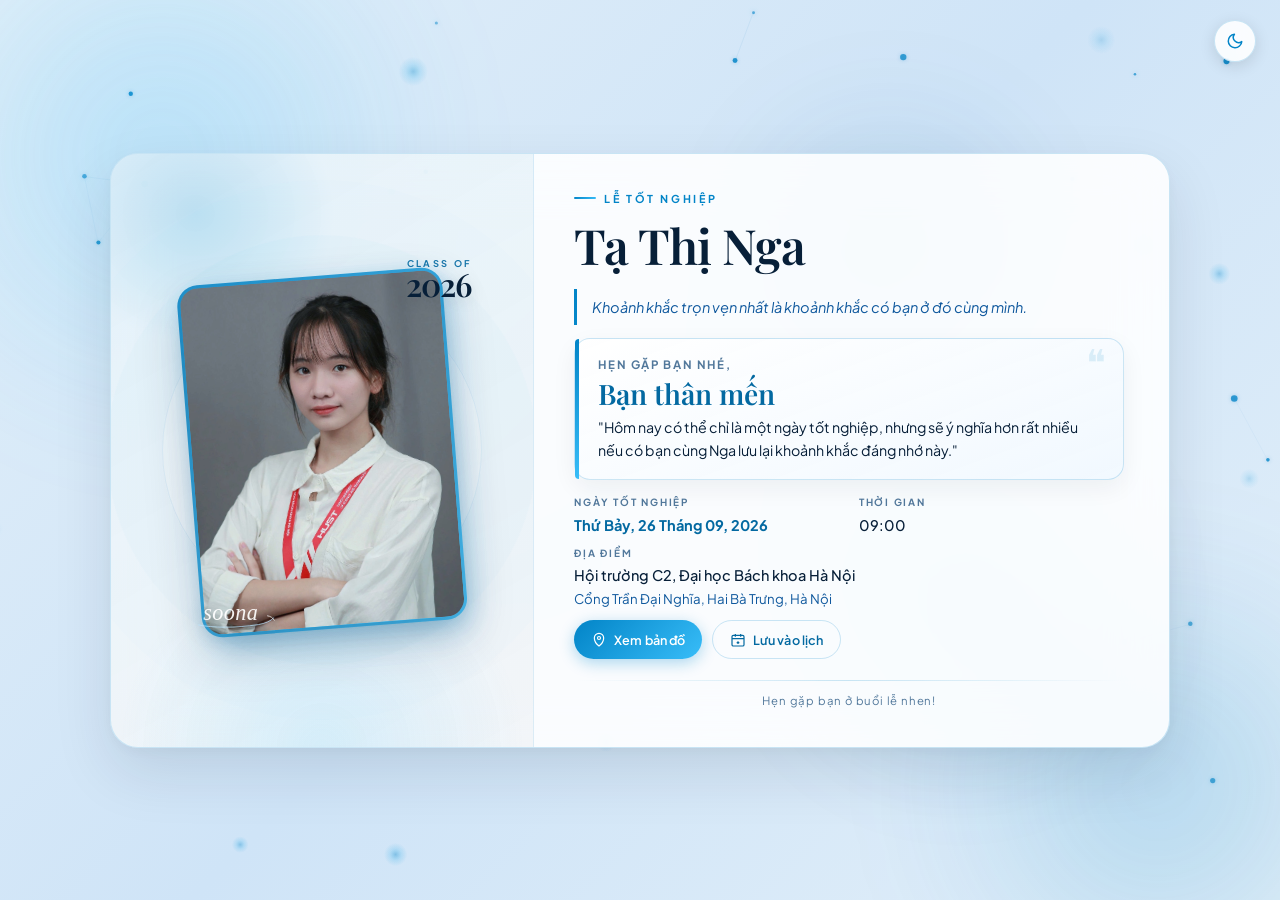
==== index.html @ ca595a1c "edit" ====
<!DOCTYPE html>
<html lang="vi" data-theme="light">

<head>
  <meta charset="UTF-8">
  <meta name="viewport" content="width=device-width, initial-scale=1.0">
  <title>Thiệp mời tham dự Lễ tốt nghiệp</title>

  <meta name="description"
    content="Trân trọng kính mời bạn đến chung vui trong ngày Lễ Tốt Nghiệp của Tạ Thị Nga. Khoảnh khắc này sẽ trọn vẹn hơn khi có bạn ở đó.">
  <meta property="og:title" content="Thiệp mời tham dự Lễ tốt nghiệp">
  <meta property="og:description"
    content="Khoảnh khắc này sẽ trọn vẹn hơn khi có bạn ở đó. Trân trọng kính mời bạn đến chung vui cùng Nga!">
  <meta property="og:image" content="assets/images/TTN_vuong.JPG">
  <meta property="og:type" content="website">
  <meta name="theme-color" content="#003D4F">

  <!-- Favicon -->
  <link rel="icon" type="image/svg+xml" href="favicon.svg?v=2">

  <!-- Google Fonts Hỗ trợ đầy đủ Unicode & Dấu Tiếng Việt -->
  <link rel="preconnect" href="https://fonts.googleapis.com">
  <link rel="preconnect" href="https://fonts.gstatic.com" crossorigin>
  <link
    href="https://fonts.googleapis.com/css2?family=Playfair+Display:ital,wght@0,500;0,600;0,700;1,400;1,500&family=Plus+Jakarta+Sans:wght@400;500;600;700&display=swap&subset=vietnamese"
    rel="stylesheet">

  <!-- Stylesheet -->
  <link rel="stylesheet" href="css/style.css">
</head>

<body>


  <!-- NỀN ĐỘNG DYNAMIC CANVAS + AMBIENT GLOW -->
  <div class="nen-dong" aria-hidden="true">
    <canvas id="canvas-nen-dong" class="canvas-nen-dong"></canvas>
    <div class="blob b1"></div>
    <div class="blob b2"></div>
    <div class="blob b3"></div>
    <div class="blob b4"></div>
  </div>

  <!-- Nút chuyển chế độ Sáng / Tối duy nhất ở góc trên bên phải -->
  <aside class="thanh-dieu-khien-tren">
    <button id="nut-doi-giao-dien" class="nut-doi-giao-dien" aria-label="Chuyển sang giao diện tối"
      title="Chuyển chế độ Sáng / Tối">
      <!-- Biểu tượng Mặt Trăng (hiển thị khi đang ở Light Mode) -->
      <svg class="icon-trang" xmlns="http://www.w3.org/2000/svg" viewBox="0 0 24 24" fill="none" stroke="currentColor"
        stroke-width="2" stroke-linecap="round" stroke-linejoin="round">
        <path d="M21 12.79A9 9 0 1 1 11.21 3 7 7 0 0 0 21 12.79z"></path>
      </svg>
      <!-- Biểu tượng Mặt Trời (hiển thị khi đang ở Dark Mode) -->
      <svg class="icon-mat-troi" xmlns="http://www.w3.org/2000/svg" viewBox="0 0 24 24" fill="none"
        stroke="currentColor" stroke-width="2" stroke-linecap="round" stroke-linejoin="round">
        <circle cx="12" cy="12" r="5"></circle>
        <line x1="12" y1="1" x2="12" y2="3"></line>
        <line x1="12" y1="21" x2="12" y2="23"></line>
        <line x1="4.22" y1="4.22" x2="5.64" y2="5.64"></line>
        <line x1="18.36" y1="18.36" x2="19.78" y2="19.78"></line>
        <line x1="1" y1="12" x2="3" y2="12"></line>
        <line x1="21" y1="12" x2="23" y2="12"></line>
        <line x1="4.22" y1="19.78" x2="5.64" y2="18.36"></line>
        <line x1="18.36" y1="5.64" x2="19.78" y2="4.22"></line>
      </svg>
    </button>
  </aside>

  <!-- Bố cục 50/50 Split Screen -->
  <main class="khung-thiep-moi">

    <!-- CỘT TRÁI: ẢNH TỐT NGHIỆP CINEMATIC -->
    <section class="cot-hinh-anh" aria-label="Ảnh tốt nghiệp">
      <div class="khung-chua-anh">
        <img src="assets/images/TTN_vuong.JPG" alt="Tạ Thị Nga - Lễ Tốt Nghiệp" class="anh-tot-nghiep" loading="eager">

        <div class="phu-de-anh" aria-hidden="true">
          <span>Class of</span>
          <strong>2026</strong>
        </div>

        <!-- Chữ ký soona ở góc dưới ảnh -->
        <div class="logo-thuong-hieu" aria-label="Chữ ký soona">
          <img src="assets/images/signature.svg" alt="soona" class="anh-chu-ky-soona">
        </div>
      </div>
    </section>

    <!-- CỘT PHẢI: NỘI DUNG THIỆP GỌN GÀNG, LIỀN MẠCH -->
    <article class="cot-noi-dung">

      <!-- 1. LỄ TỐT NGHIỆP -->
      <div class="khung-nhan-su-kien">
        <span class="nhan-chu-accent" id="nhan-su-kien"><span class="nhan-code">&gt;_</span> LỄ TỐT NGHIỆP</span>
      </div>

      <header class="khoi-ten-nguoi-tot-nghiep">
        <h1 class="ten-chinh" id="ten-nguoi-tot-nghiep">Tạ Thị Nga</h1>
      </header>

      <!-- 4. CÂU QUOTE NGẮN -->
      <blockquote class="loi-dan-ngan" id="loi-dan">
        Khoảnh khắc trọn vẹn nhất là khoảnh khắc có bạn ở đó cùng mình.
      </blockquote>

      <!-- 5. NGAY SAU ĐÓ: LỜI CHÀO CÁ NHÂN HÓA (ĐIỂM NHẤN THỊ GIÁC QUAN TRỌNG) -->
      <section class="the-loi-moi-ca-nhan" aria-label="Lời mời cá nhân hóa">
        <div class="loi-chao-nho">Hẹn gặp bạn nhé,</div>
        <div class="ten-khach-moi" id="ten-khach-moi">Bạn thân mến</div>
        <p class="noi-dung-loi-nhan" id="noi-dung-loi-nhan">
          "Hôm nay có thể chỉ là một ngày tốt nghiệp, nhưng sẽ ý nghĩa hơn rất nhiều nếu có bạn cùng Nga lưu lại khoảnh
          khắc đáng nhớ này."
        </p>
      </section>

      <!-- 6, 7, 8. NGÀY, THỜI GIAN & ĐỊA ĐIỂM -->
      <section class="khung-thong-tin-su-kien" aria-label="Thông tin thời gian và địa điểm">
        <div class="dong-thong-tin-ngang">
          <div class="muc-chi-tiet">
            <span class="nhan-muc">NGÀY TỐT NGHIỆP</span>
            <span class="gia-tri-muc gia-tri-ngay" id="hien-thi-ngay">Thứ Bảy, 26 Tháng 09, 2026</span>
          </div>

          <div class="muc-chi-tiet">
            <span class="nhan-muc">THỜI GIAN</span>
            <span class="gia-tri-muc" id="hien-thi-gio">09:00</span>
          </div>
        </div>

        <div class="muc-chi-tiet">
          <span class="nhan-muc">ĐỊA ĐIỂM</span>
          <span class="gia-tri-muc" id="hien-thi-dia-diem">Hội trường C2, Đại học Bách khoa Hà Nội</span>
          <span class="dia-chi-phu" id="hien-thi-dia-chi">Cổng Trần Đại Nghĩa, Hai Bà Trưng, Hà Nội</span>
          <div class="nhom-hanh-dong">
            <a href="#" id="link-xem-ban-do" class="nut-hanh-dong nut-hanh-dong-chinh" target="_blank"
              rel="noopener noreferrer">
              <svg aria-hidden="true" viewBox="0 0 24 24" fill="none" stroke="currentColor" stroke-width="1.8">
                <path d="M12 21s7-5.1 7-12a7 7 0 1 0-14 0c0 6.9 7 12 7 12Z" />
                <circle cx="12" cy="9" r="2.25" />
              </svg>
              Xem bản đồ
            </a>
            <a href="#" id="link-them-lich" class="nut-hanh-dong nut-hanh-dong-phu" target="_blank"
              rel="noopener noreferrer">
              <svg aria-hidden="true" viewBox="0 0 24 24" fill="none" stroke="currentColor" stroke-width="1.8">
                <rect x="3" y="5" width="18" height="16" rx="2" />
                <path d="M16 3v4M8 3v4M3 10h18M12 14v4M10 16h4" />
              </svg>
              Lưu vào lịch
            </a>
          </div>
        </div>
      </section>

      <div class="chi-phan-cach-nhe"></div>

      <!-- 10. COUNTDOWN NHỎ Ở CUỐI -->
      <section class="khung-dem-nguoc-nho" aria-label="Đếm ngược thời gian">
        <div class="tieu-de-dem-nguoc-nho">ĐẾM NGƯỢC ĐẾN BUỔI LỄ</div>
        <div class="bo-so-dem-nguoc" id="khung-dem-nguoc-dong">
          <div class="phan-tu-dem-nguoc">
            <span class="so-dem-nguoc" id="dem-nguoc-ngay">00</span>
            <span class="chu-dem-nguoc">NGÀY</span>
          </div>
          <span class="dau-phan-cach-dem-nguoc">/</span>
          <div class="phan-tu-dem-nguoc">
            <span class="so-dem-nguoc" id="dem-nguoc-gio">00</span>
            <span class="chu-dem-nguoc">GIỜ</span>
          </div>
          <span class="dau-phan-cach-dem-nguoc">/</span>
          <div class="phan-tu-dem-nguoc">
            <span class="so-dem-nguoc" id="dem-nguoc-phut">00</span>
            <span class="chu-dem-nguoc">PHÚT</span>
          </div>
          <span class="dau-phan-cach-dem-nguoc">/</span>
          <div class="phan-tu-dem-nguoc">
            <span class="so-dem-nguoc" id="dem-nguoc-giay">00</span>
            <span class="chu-dem-nguoc">GIÂY</span>
          </div>
        </div>
        <div class="thong-bao-dien-ra" id="thong-bao-dien-ra"></div>
      </section>

      <!-- Footer kính mời thanh lịch -->
      <footer class="chan-trang-thiep">
        <span>Hẹn gặp bạn ở buổi lễ nhen!</span>
      </footer>

    </article>
  </main>

  <!-- Script Cấu Hình & Logic -->
  <script src="js/config.js"></script>
  <script src="js/app.js"></script>
</body>

</html>
---- css/style.css ----
/* ================================================================
   THIỆP MỜI LỄ TỐT NGHIỆP • TẠ THỊ NGA
   Blue Ocean Glassmorphism • Mệnh Thủy • Luxury Modern
   ================================================================ */

@import url('https://fonts.googleapis.com/css2?family=Playfair+Display:ital,wght@0,500;0,600;0,700;1,400;1,500&family=Plus+Jakarta+Sans:wght@300;400;500;600;700&display=swap&subset=vietnamese');

/* ─── DESIGN TOKENS: TONE TRẮNG - XANH LUXURY (MỆNH THỦY) ───────── */
:root, [data-theme="light"] {
  --bg-page:        linear-gradient(135deg, #E2EFF9 0%, #CFE4F7 50%, #E2EFF9 100%);
  --bg-card:        rgba(255, 255, 255, 0.88);
  --bg-secondary:   rgba(2, 132, 199, 0.06);
  --text-primary:   #071F38;
  --text-secondary: #0F589D;
  --text-muted:     #52789B;

  /* Màu tên Tạ Thị Nga đồng nhất 100%, không bị lệch màu chữ Nga */
  --name-color:     #071F38;

  --accent:         #0284C7;
  --accent-deep:    #0369A1;
  --accent-light:   rgba(2, 132, 199, 0.12);

  --border:         rgba(2, 132, 199, 0.20);
  --border-subtle:  rgba(2, 132, 199, 0.08);

  --shadow-card:    0 24px 60px rgba(7, 31, 56, 0.11), 0 4px 16px rgba(7, 31, 56, 0.04);
  --shadow-guest:   0 8px 24px rgba(7, 31, 56, 0.06);
  --shadow-photo:   0 20px 50px rgba(7, 31, 56, 0.22), 0 6px 18px rgba(2, 132, 199, 0.15);

  --grad-accent:    linear-gradient(135deg, #0284C7 0%, #38BDF8 100%);
  --grad-card:      linear-gradient(160deg, rgba(255, 255, 255, 0.95) 0%, rgba(240, 248, 255, 0.90) 100%);
  --grad-name:      linear-gradient(135deg, #071F38 15%, #0F589D 100%);

  --font-serif:     'Playfair Display', Georgia, serif;
  --font-sans:      'Plus Jakarta Sans', -apple-system, sans-serif;
  --chuyen-mau:     background 0.35s ease, color 0.35s ease, border-color 0.35s ease, box-shadow 0.35s ease;
}

/* Chế độ Dark Navy */
[data-theme="dark"] {
  --bg-page:        linear-gradient(135deg, #050F1E 0%, #0A1E35 50%, #061220 100%);
  --bg-card:        rgba(10, 25, 45, 0.72);
  --bg-secondary:   rgba(56, 189, 248, 0.06);
  --text-primary:   #EAF4FF;
  --text-secondary: #90CAF9;
  --text-muted:     #5E84A6;

  --name-color:     #EAF4FF;

  --accent:         #38BDF8;
  --accent-deep:    #7DD3FC;
  --accent-light:   rgba(56, 189, 248, 0.15);

  --border:         rgba(56, 189, 248, 0.22);
  --border-subtle:  rgba(56, 189, 248, 0.10);

  --shadow-card:    0 32px 80px rgba(0, 0, 0, 0.60), 0 0 60px rgba(14, 65, 110, 0.25);
  --shadow-guest:   0 14px 40px rgba(0, 0, 0, 0.45);
  --shadow-photo:   0 24px 60px rgba(0, 0, 0, 0.70), 0 8px 24px rgba(56, 189, 248, 0.20);

  --grad-accent:    linear-gradient(135deg, #38BDF8 0%, #80D8FF 100%);
  --grad-card:      linear-gradient(160deg, rgba(56, 189, 248, 0.08) 0%, rgba(13, 33, 55, 0.04) 100%);
  --grad-name:      linear-gradient(135deg, #BAE6FD 15%, #7DD3FC 100%);
}

/* ─── RESET & BASE ────────────────────────────────────────────── */
*, *::before, *::after {
  box-sizing: border-box;
  margin: 0;
  padding: 0;
}

html {
  font-size: 16px;
  scroll-behavior: smooth;
  -webkit-font-smoothing: antialiased;
  -moz-osx-font-smoothing: grayscale;
}

/* Body = Căn giữa thẻ, vừa trọn 1 màn hình */
body {
  font-family: var(--font-sans);
  background: var(--bg-page);
  color: var(--text-primary);
  line-height: 1.6;
  height: 100vh;
  overflow: hidden; /* Vừa vặn 1 trang, không có thanh cuộn thừa */
  display: flex;
  align-items: center;
  justify-content: center;
  padding: 1.25rem;
  transition: var(--chuyen-mau);
  position: relative;
}

/* ─── NỀN ĐỘNG DYNAMIC: CANVAS + ANIMATED BLOBS ──────────────── */
.nen-dong {
  position: fixed;
  inset: 0;
  overflow: hidden;
  pointer-events: none;
  z-index: 0;
}

.canvas-nen-dong {
  position: absolute;
  inset: 0;
  width: 100%;
  height: 100%;
  display: block;
}

.blob {
  position: absolute;
  border-radius: 50%;
  filter: blur(65px);
  will-change: transform;
  opacity: 0.65;
}

.b1 {
  width: 580px; height: 580px;
  background: radial-gradient(circle, rgba(56, 189, 248, 0.40) 0%, transparent 70%);
  top: -15%; left: -10%;
  animation: float-blob-1 16s ease-in-out infinite;
}
.b2 {
  width: 500px; height: 500px;
  background: radial-gradient(circle, rgba(2, 132, 199, 0.35) 0%, transparent 70%);
  bottom: -15%; right: -10%;
  animation: float-blob-2 13s ease-in-out infinite;
}
.b3 {
  width: 380px; height: 380px;
  background: radial-gradient(circle, rgba(14, 165, 233, 0.32) 0%, transparent 70%);
  top: 45%; left: 60%;
  animation: float-blob-3 10s ease-in-out infinite;
}
.b4 {
  width: 320px; height: 320px;
  background: radial-gradient(circle, rgba(3, 105, 161, 0.28) 0%, transparent 70%);
  top: 10%; right: 18%;
  animation: float-blob-1 18s ease-in-out infinite reverse;
}

[data-theme="dark"] .blob {
  opacity: 0.55;
}
[data-theme="dark"] .b1 {
  background: radial-gradient(circle, rgba(56, 189, 248, 0.30) 0%, transparent 70%);
}
[data-theme="dark"] .b2 {
  background: radial-gradient(circle, rgba(14, 116, 144, 0.35) 0%, transparent 70%);
}

@keyframes float-blob-1 {
  0%,100% { transform: translate(0,0) scale(1); }
  30%     { transform: translate(45px,-55px) scale(1.09); }
  60%     { transform: translate(-25px,35px) scale(0.95); }
}
@keyframes float-blob-2 {
  0%,100% { transform: translate(0,0) scale(1); }
  40%     { transform: translate(-55px,-35px) scale(1.12); }
  70%     { transform: translate(30px,45px) scale(0.93); }
}
@keyframes float-blob-3 {
  0%,100% { transform: translate(0,0) scale(1); }
  50%     { transform: translate(-45px,-65px) scale(1.07); }
}

/* ─── TOGGLE NÚT SÁNG / TỐI ─────────────────────────────────── */
.thanh-dieu-khien-tren {
  position: fixed;
  top: 1.25rem;
  right: 1.5rem;
  z-index: 200;
}

.nut-doi-giao-dien {
  background: var(--bg-card);
  border: 1px solid var(--border);
  color: var(--accent);
  width: 42px;
  height: 42px;
  border-radius: 50%;
  cursor: pointer;
  display: flex;
  align-items: center;
  justify-content: center;
  transition: all 0.25s ease;
  backdrop-filter: blur(12px);
  -webkit-backdrop-filter: blur(12px);
  box-shadow: 0 4px 16px rgba(0,0,0,0.12);
}

.nut-doi-giao-dien:hover {
  border-color: var(--accent);
  transform: translateY(-2px) rotate(12deg);
}

.nut-doi-giao-dien svg { width: 18px; height: 18px; }

/* Ở light mode hiện trăng (để đổi sang tối), ở dark mode hiện mặt trời */
[data-theme="light"] .nut-doi-giao-dien .icon-mat-troi { display: none; }
[data-theme="light"] .nut-doi-giao-dien .icon-trang   { display: block; }
[data-theme="dark"]  .nut-doi-giao-dien .icon-mat-troi { display: block; }
[data-theme="dark"]  .nut-doi-giao-dien .icon-trang   { display: none; }

/* ═══════════════════════════════════════════════════════════════
   LAYOUT CHÍNH: THẺ GLASS VỪA ĐỦ 1 TRANG
   ═══════════════════════════════════════════════════════════════ */
.khung-thiep-moi {
  position: relative;
  z-index: 1;
  width: 92%;
  max-width: 1060px;
  max-height: calc(100vh - 2.5rem);
  display: flex;
  flex-direction: row;
  align-items: stretch;
  background: var(--bg-card);
  backdrop-filter: blur(28px);
  -webkit-backdrop-filter: blur(28px);
  border: 1px solid var(--border);
  border-radius: 28px;
  overflow: hidden;
  box-shadow: var(--shadow-card);
  transition: var(--chuyen-mau);
}


/* ─── CỘT TRÁI: ẢNH ─────────────────────────────────────────── */
.cot-hinh-anh {
  flex: 0 0 40%;
  position: relative;
  display: flex;
  flex-direction: column;
  align-items: center;
  justify-content: center;
  padding: 2.2rem 1.5rem;
  overflow: hidden;
  background: linear-gradient(150deg, rgba(2, 132, 199, 0.08) 0%, rgba(7, 31, 56, 0.03) 100%);
  border-right: 1px solid var(--border-subtle);
}

[data-theme="dark"] .cot-hinh-anh {
  background: linear-gradient(150deg, rgba(14, 65, 110, 0.35) 0%, rgba(7, 19, 38, 0.22) 100%);
  border-right-color: rgba(56, 189, 248, 0.12);
}

/* Glow phía sau panel ảnh */
.cot-hinh-anh::before {
  content: "";
  position: absolute;
  inset: 0;
  background:
    radial-gradient(ellipse 80% 55% at 50% 100%, rgba(56, 189, 248, 0.15) 0%, transparent 60%),
    radial-gradient(ellipse 60% 40% at 20% 10%,  rgba(2, 132, 199, 0.18) 0%, transparent 55%);
  pointer-events: none;
}

/* Vòng tròn trang trí */
.cot-hinh-anh::after {
  content: "";
  position: absolute;
  width: 320px;
  height: 320px;
  border-radius: 50%;
  border: 1px solid var(--border-subtle);
  top: 50%; left: 50%;
  transform: translate(-50%, -50%);
  pointer-events: none;
  box-shadow:
    0 0 0 55px rgba(2, 132, 199, 0.02),
    0 0 0 110px rgba(2, 132, 199, 0.01);
}

/* ── Khung ảnh nghiêng ── */
.khung-chua-anh {
  position: relative;
  z-index: 2;
  width: 74%;
  max-width: 260px;
  aspect-ratio: 3/4;
}

.anh-tot-nghiep {
  width: 100%;
  height: 100%;
  object-fit: cover;
  object-position: center top;
  display: block;
  border-radius: 18px;
  transform: rotate(-4.5deg) translateY(2px);
  transition: transform 0.8s cubic-bezier(0.16, 1, 0.3, 1), box-shadow 0.8s ease;
  box-shadow: var(--shadow-photo);
  position: relative;
  z-index: 2;
}

/* Viền gradient xanh */
.khung-chua-anh::before {
  content: "";
  position: absolute;
  inset: -3px;
  border-radius: 21px;
  background: var(--grad-accent);
  transform: rotate(-4.5deg) translateY(2px);
  transition: transform 0.8s cubic-bezier(0.16, 1, 0.3, 1);
  z-index: 1;
  opacity: 0.85;
}

/* Shadow glow phía sau */
.khung-chua-anh::after {
  content: "";
  position: absolute;
  inset: 8px -8px -14px 8px;
  border-radius: 20px;
  background: rgba(2, 132, 199, 0.22);
  transform: rotate(-4.5deg) translateY(2px);
  transition: transform 0.8s cubic-bezier(0.16, 1, 0.3, 1);
  z-index: 0;
  filter: blur(14px);
}

.khung-chua-anh:hover .anh-tot-nghiep,
.khung-chua-anh:hover::before,
.khung-chua-anh:hover::after {
  transform: rotate(-1.5deg) translateY(-5px);
}

.lop-gradient-phai { display: none; }
.lop-gradient-duoi { display: none; }

/* "Class of 2026" */
.phu-de-anh {
  position: absolute;
  top: -1.1rem;
  right: -1.2rem;
  z-index: 5;
  display: flex;
  flex-direction: column;
  align-items: flex-end;
  line-height: 1;
  text-align: right;
}

.phu-de-anh span {
  font-size: 0.58rem;
  font-weight: 700;
  letter-spacing: 0.25em;
  text-transform: uppercase;
  color: var(--accent-deep);
  opacity: 0.90;
}

[data-theme="dark"] .phu-de-anh span {
  color: var(--accent);
}

.phu-de-anh strong {
  font-family: var(--font-serif);
  font-size: 2rem;
  font-weight: 600;
  letter-spacing: -0.04em;
  color: var(--text-primary);
  text-shadow: 0 4px 16px rgba(0,0,0,0.15);
}

[data-theme="dark"] .phu-de-anh strong {
  color: #fff;
  text-shadow: 0 4px 16px rgba(0,0,0,0.50);
}

/* Chữ ký soona */
.logo-thuong-hieu {
  position: absolute;
  bottom: -0.6rem;
  left: -0.5rem;
  z-index: 5;
  pointer-events: none;
  user-select: none;
  filter: drop-shadow(0 4px 10px rgba(0,0,0,0.30));
}

.anh-logo-thuong-hieu { display: none; }

.anh-chu-ky-soona {
  width: 95px;
  height: auto;
  display: block;
  opacity: 0.92;
}

/* ─── CỘT PHẢI: NỘI DUNG ─────────────────────────────────────── */
.cot-noi-dung {
  flex: 1;
  display: flex;
  flex-direction: column;
  justify-content: center;
  padding: 2.25rem 2.8rem 2.25rem 2.5rem;
  position: relative;
  z-index: 2;
  overflow-y: auto;
  scrollbar-width: none;
  -ms-overflow-style: none;
  min-height: 0;
}

.cot-noi-dung::-webkit-scrollbar { display: none; }

/* Ngăn không cho các khối bị co ép flex dẫn đến mất chữ */
.cot-noi-dung > * {
  flex-shrink: 0;
}

.khung-dem-nguoc-nho { display: none; }

/* 1. Nhãn sự kiện */
.khung-nhan-su-kien {
  display: flex;
  align-items: center;
  gap: 0.5rem;
  margin-bottom: 0.4rem;
}

.nhan-chu-accent {
  font-size: 0.68rem;
  font-weight: 700;
  letter-spacing: 0.24em;
  text-transform: uppercase;
  color: var(--accent);
  display: inline-flex;
  align-items: center;
  gap: 0.5rem;
}

.nhan-chu-accent::before {
  content: "";
  display: inline-block;
  width: 22px;
  height: 2.5px;
  background: var(--grad-accent);
  border-radius: 2px;
}

.nhan-code {
  font-family: 'Courier New', 'Consolas', monospace;
  font-size: 0.78rem;
  font-weight: 700;
  color: var(--accent);
  letter-spacing: 0.05em;
}

/* 2. Tên người tốt nghiệp */
.khoi-ten-nguoi-tot-nghiep { 
  margin-bottom: 0.35rem;
  overflow: visible;
}

.ten-chinh {
  font-family: var(--font-serif);
  font-size: clamp(2.5rem, 3.8vw, 3.6rem);
  font-weight: 600;
  line-height: 1.25;
  letter-spacing: -0.02em;
  margin: 0.1rem 0 0.15rem;
  color: var(--name-color); /* Màu sắc hoàn toàn đồng nhất giữa Tạ, Thị và Nga */
  display: inline-block;
}

/* 4. Quote ngắn */
.loi-dan-ngan {
  font-family: var(--font-sans);
  font-style: italic;
  font-size: 0.91rem;
  color: var(--text-secondary);
  margin: 0.35rem 0 0.85rem;
  padding: 0.4rem 0 0.4rem 0.95rem;
  border-left: 3px solid;
  border-image: var(--grad-accent) 1;
  line-height: 1.55;
}

/* 5. Thẻ cá nhân hóa */
.the-loi-moi-ca-nhan {
  border: 1px solid var(--border);
  border-radius: 16px;
  padding: 1.05rem 1.45rem;
  margin-bottom: 0.95rem;
  box-shadow: var(--shadow-guest);
  position: relative;
  transition: var(--chuyen-mau);
  background: var(--grad-card);
  backdrop-filter: blur(16px);
  -webkit-backdrop-filter: blur(16px);
  flex-shrink: 0; /* ĐẢM BẢO KHÔNG BỊ CO ÉP */
}

.the-loi-moi-ca-nhan::before {
  content: "";
  position: absolute;
  top: 0; left: 0; bottom: 0;
  width: 4px;
  background: var(--grad-accent);
  border-radius: 16px 0 0 16px;
}

.the-loi-moi-ca-nhan::after {
  content: "\275D";
  position: absolute;
  top: 0.45rem;
  right: 1.1rem;
  font-size: 2.3rem;
  line-height: 1;
  color: var(--accent-light);
  font-family: Georgia, serif;
  pointer-events: none;
}

.loi-chao-nho {
  font-size: 0.72rem;
  font-weight: 700;
  letter-spacing: 0.14em;
  text-transform: uppercase;
  color: var(--text-muted);
  margin-bottom: 0.16rem;
}

.ten-khach-moi {
  font-family: var(--font-serif);
  font-size: clamp(1.4rem, 2.2vw, 1.8rem);
  font-weight: 600;
  line-height: 1.2;
  color: var(--accent-deep);
  margin-bottom: 0.35rem;
}

.noi-dung-loi-nhan {
  font-size: 0.89rem;
  color: var(--text-primary);
  line-height: 1.62;
  word-break: break-word;
}

/* 6-8. Thông tin sự kiện */
.khung-thong-tin-su-kien {
  display: flex;
  flex-direction: column;
  gap: 0.65rem;
  margin-bottom: 0.75rem;
  flex-shrink: 0;
}

.dong-thong-tin-ngang {
  display: grid;
  grid-template-columns: 1fr 1fr;
  gap: 1.2rem;
}

.muc-chi-tiet { display: flex; flex-direction: column; }

.nhan-muc {
  font-size: 0.62rem;
  font-weight: 700;
  letter-spacing: 0.18em;
  text-transform: uppercase;
  color: var(--text-muted);
  margin-bottom: 0.22rem;
}

.gia-tri-muc {
  font-size: 0.91rem;
  font-weight: 500;
  color: var(--text-primary);
  line-height: 1.4;
}

.gia-tri-ngay {
  font-weight: 700;
  color: var(--accent-deep);
}

.dia-chi-phu {
  font-size: 0.83rem;
  color: var(--text-secondary);
  margin-top: 0.15rem;
}

/* 9. Nút hành động */
.nhom-hanh-dong {
  display: flex;
  flex-wrap: wrap;
  gap: 0.6rem;
  margin-top: 0.7rem;
}

.nut-hanh-dong {
  display: inline-flex;
  align-items: center;
  justify-content: center;
  gap: 0.45rem;
  font-size: 0.79rem;
  font-weight: 600;
  min-height: 2.45rem;
  padding: 0.48rem 1.05rem;
  border-radius: 999px;
  text-decoration: none;
  transition: transform 0.2s ease, box-shadow 0.2s ease, background 0.2s ease;
  letter-spacing: 0.01em;
}

.nut-hanh-dong svg { width: 1rem; height: 1rem; }
.nut-hanh-dong:hover { transform: translateY(-2px); }

.nut-hanh-dong-chinh {
  color: #ffffff;
  background: var(--grad-accent);
  border: none;
  box-shadow: 0 4px 15px rgba(2, 132, 199, 0.32);
}

[data-theme="dark"] .nut-hanh-dong-chinh {
  color: #050F1E;
  box-shadow: 0 6px 20px rgba(56, 189, 248, 0.38);
}

.nut-hanh-dong-chinh:hover {
  box-shadow: 0 8px 24px rgba(2, 132, 199, 0.46);
}

.nut-hanh-dong-phu {
  color: var(--accent-deep);
  background: transparent;
  border: 1.5px solid var(--border);
}

[data-theme="dark"] .nut-hanh-dong-phu {
  color: var(--accent);
}

.nut-hanh-dong-phu:hover {
  border-color: var(--accent);
  background: var(--accent-light);
}

/* Đường phân cách */
.chi-phan-cach-nhe {
  width: 100%;
  height: 1px;
  background: linear-gradient(to right, transparent, var(--border), transparent);
  margin: 0.55rem 0 0.7rem;
}

/* Countdown (ẩn mặc định) */
.khung-dem-nguoc-nho {
  padding: 0.95rem 1.3rem;
  border-radius: 14px;
  background: var(--bg-card);
  border: 1px solid var(--border);
  margin-bottom: 1.1rem;
  backdrop-filter: blur(12px);
}

.tieu-de-dem-nguoc-nho {
  font-size: 0.59rem;
  font-weight: 700;
  letter-spacing: 0.18em;
  text-transform: uppercase;
  color: var(--text-muted);
  margin-bottom: 0.55rem;
  text-align: center;
}

.bo-so-dem-nguoc {
  display: flex;
  align-items: center;
  justify-content: space-around;
  text-align: center;
}

.phan-tu-dem-nguoc {
  display: flex;
  flex-direction: column;
  align-items: center;
}

.so-dem-nguoc {
  font-family: var(--font-sans);
  font-size: 1.48rem;
  font-weight: 700;
  line-height: 1;
  color: var(--accent-deep);
  font-variant-numeric: tabular-nums;
  letter-spacing: -0.02em;
}

.chu-dem-nguoc {
  font-size: 0.55rem;
  font-weight: 700;
  letter-spacing: 0.14em;
  text-transform: uppercase;
  color: var(--text-muted);
  margin-top: 0.3rem;
}

.dau-phan-cach-dem-nguoc {
  font-size: 1rem;
  font-weight: 200;
  color: var(--border);
  margin-top: -0.4rem;
  user-select: none;
}

.thong-bao-dien-ra {
  display: none;
  text-align: center;
  font-size: 0.9rem;
  font-weight: 500;
  color: var(--accent);
  padding: 0.35rem;
}

/* Footer */
.chan-trang-thiep {
  text-align: center;
  font-size: 0.71rem;
  letter-spacing: 0.07em;
  color: var(--text-muted);
  padding-top: 0;
}

/* ─── RESPONSIVE MOBILE (< 900px) ───────────────────────────── */
@media (max-width: 900px) {
  body {
    height: auto;
    min-height: 100vh;
    overflow-y: auto;
    padding: 1.25rem 0.75rem 2.5rem;
    display: flex;
    flex-direction: column;
    align-items: center;
    justify-content: flex-start;
  }

  /* Thẻ thiệp nổi sang trọng trên nền động, bo góc chuẩn mực */
  .khung-thiep-moi {
    flex-direction: column;
    width: 100%;
    max-width: 480px;
    height: auto;
    min-height: unset;
    max-height: none;
    border-radius: 24px;
    border: 1px solid var(--border);
    box-shadow: 0 16px 48px rgba(7, 31, 56, 0.12);
    margin: 0 auto;
    overflow: hidden;
  }

  /* Cột ảnh tự co giãn theo ảnh, không bị cố định chiều cao gây đè chữ */
  .cot-hinh-anh {
    flex: none;
    width: 100%;
    height: auto;
    min-height: unset;
    max-height: unset;
    padding: 2.75rem 1.5rem 1.75rem;
    border-right: none;
    border-bottom: 1px solid var(--border-subtle);
    display: flex;
    flex-direction: column;
    align-items: center;
    justify-content: center;
  }

  .khung-chua-anh {
    width: 200px;
    max-width: 60vw;
    aspect-ratio: 3/4;
    margin: 0 auto;
  }

  .phu-de-anh { 
    top: -0.85rem; 
    right: -0.75rem; 
  }
  .phu-de-anh span {
    font-size: 0.52rem;
  }
  .phu-de-anh strong { 
    font-size: 1.6rem; 
  }

  .logo-thuong-hieu { 
    bottom: -0.45rem; 
    left: -0.45rem; 
  }
  .anh-chu-ky-soona { 
    width: 82px; 
  }

  /* Nội dung bên dưới sạch sẽ, tách biệt hoàn toàn với ảnh */
  .cot-noi-dung {
    padding: 1.6rem 1.35rem 2rem;
    overflow-y: visible;
  }

  .ten-chinh { 
    font-size: 2.25rem; 
  }

  .dong-thong-tin-ngang {
    grid-template-columns: 1fr;
    gap: 0.75rem;
  }

  /* Hai nút hành động chia đôi hàng ngang cân xứng */
  .nhom-hanh-dong {
    display: grid;
    grid-template-columns: 1fr 1fr;
    gap: 0.6rem;
    margin-top: 0.85rem;
  }

  .nut-hanh-dong {
    width: 100%;
    font-size: 0.8rem;
    padding: 0.55rem 0.45rem;
    min-height: 2.5rem;
  }

  .thanh-dieu-khien-tren {
    top: 1rem;
    right: 1rem;
  }
}

@media (max-width: 480px) {
  body {
    padding: 0.85rem 0.6rem 2.2rem;
  }

  .khung-thiep-moi {
    border-radius: 20px;
  }

  .cot-hinh-anh {
    padding: 2.5rem 1rem 1.5rem;
  }

  .khung-chua-anh { 
    width: 185px; 
    max-width: 58vw;
  }

  .cot-noi-dung {
    padding: 1.35rem 1.15rem 1.75rem;
  }

  .ten-chinh { 
    font-size: 2.05rem; 
  }

  .the-loi-moi-ca-nhan {
    padding: 0.95rem 1.15rem;
  }

  .ten-khach-moi {
    font-size: 1.4rem;
  }

  .noi-dung-loi-nhan {
    font-size: 0.86rem;
  }
}

@media (prefers-reduced-motion: reduce) {
  *, *::before, *::after {
    scroll-behavior: auto !important;
    transition-duration: 0.01ms !important;
    animation-duration: 0.01ms !important;
  }
}
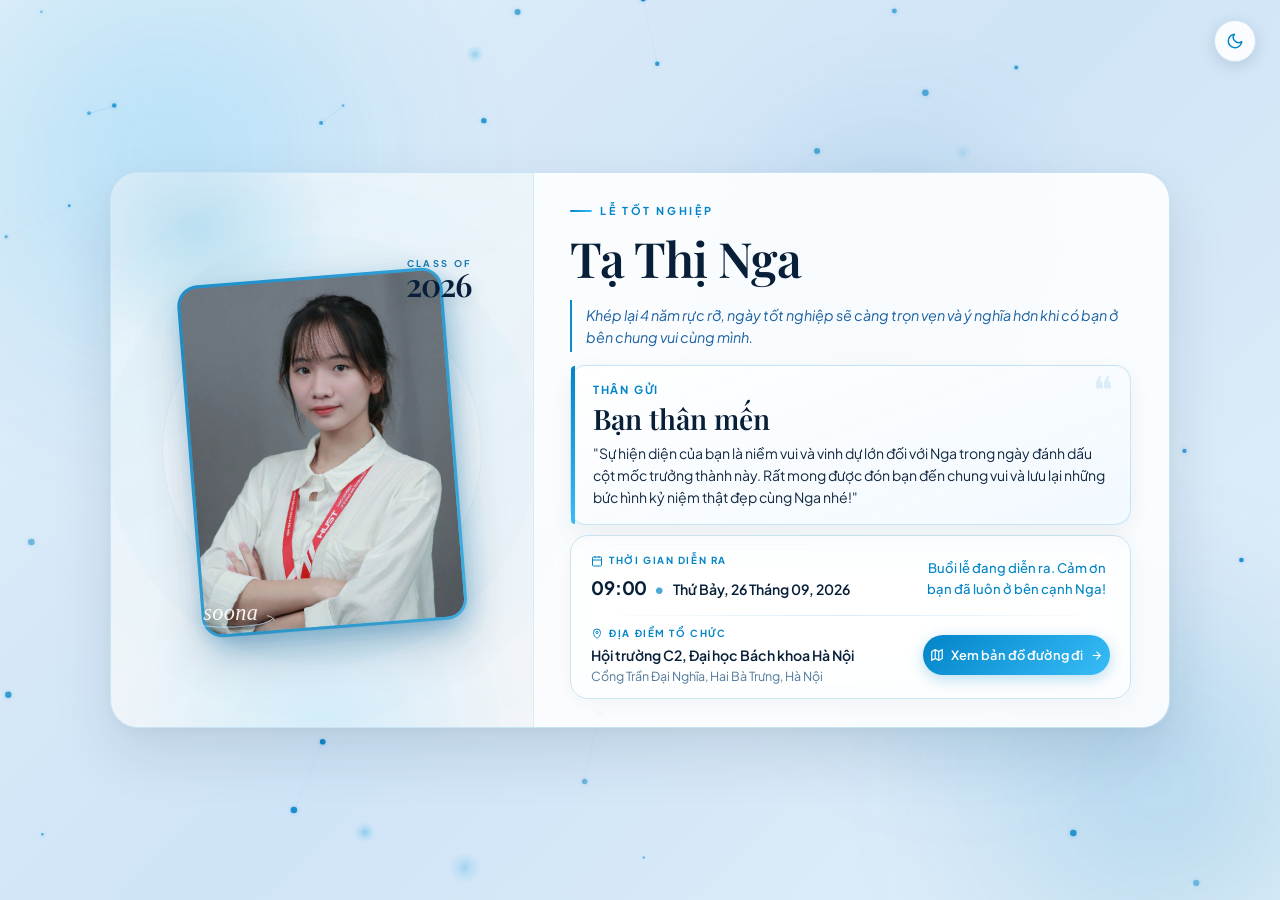
==== commit cea86c82: "feat: toi uu bo cuc su kien 2x2, sua loi typo dia diem va cap nhat favicon" ====
--- a/index.html
+++ b/index.html
@@ -16,7 +16,8 @@
   <meta name="theme-color" content="#003D4F">
 
   <!-- Favicon -->
-  <link rel="icon" type="image/svg+xml" href="favicon.svg?v=2">
+  <link rel="icon" type="image/png" href="favicon.png?v=3">
+  <link rel="apple-touch-icon" href="favicon.png?v=3">
 
   <!-- Google Fonts Hỗ trợ đầy đủ Unicode & Dấu Tiếng Việt -->
   <link rel="preconnect" href="https://fonts.googleapis.com">
@@ -98,93 +99,106 @@
         <h1 class="ten-chinh" id="ten-nguoi-tot-nghiep">Tạ Thị Nga</h1>
       </header>
 
-      <!-- 4. CÂU QUOTE NGẮN -->
+      <!-- 4. LỜI DẪN Ý NGHĨA -->
       <blockquote class="loi-dan-ngan" id="loi-dan">
-        Khoảnh khắc trọn vẹn nhất là khoảnh khắc có bạn ở đó cùng mình.
+        Khép lại 4 năm rực rỡ, ngày tốt nghiệp sẽ càng trọn vẹn và ý nghĩa hơn khi có bạn ở bên chung vui cùng mình.
       </blockquote>
 
-      <!-- 5. NGAY SAU ĐÓ: LỜI CHÀO CÁ NHÂN HÓA (ĐIỂM NHẤN THỊ GIÁC QUAN TRỌNG) -->
+      <!-- 5. LỜI CHÀO CÁ NHÂN HÓA -->
       <section class="the-loi-moi-ca-nhan" aria-label="Lời mời cá nhân hóa">
-        <div class="loi-chao-nho">Hẹn gặp bạn nhé,</div>
+        <div class="loi-chao-nho">Thân gửi</div>
         <div class="ten-khach-moi" id="ten-khach-moi">Bạn thân mến</div>
         <p class="noi-dung-loi-nhan" id="noi-dung-loi-nhan">
-          "Hôm nay có thể chỉ là một ngày tốt nghiệp, nhưng sẽ ý nghĩa hơn rất nhiều nếu có bạn cùng Nga lưu lại khoảnh
-          khắc đáng nhớ này."
+          "Sự hiện diện của bạn là niềm vui và vinh dự lớn đối với Nga trong ngày đánh dấu cột mốc trưởng thành này. Rất mong được đón bạn đến chung vui và lưu lại những bức hình kỷ niệm thật đẹp cùng Nga nhé!"
         </p>
       </section>
 
-      <!-- 6, 7, 8. NGÀY, THỜI GIAN & ĐỊA ĐIỂM -->
-      <section class="khung-thong-tin-su-kien" aria-label="Thông tin thời gian và địa điểm">
-        <div class="dong-thong-tin-ngang">
-          <div class="muc-chi-tiet">
-            <span class="nhan-muc">NGÀY TỐT NGHIỆP</span>
-            <span class="gia-tri-muc gia-tri-ngay" id="hien-thi-ngay">Thứ Bảy, 26 Tháng 09, 2026</span>
-          </div>
-
-          <div class="muc-chi-tiet">
-            <span class="nhan-muc">THỜI GIAN</span>
-            <span class="gia-tri-muc" id="hien-thi-gio">09:00</span>
-          </div>
-        </div>
-
-        <div class="muc-chi-tiet">
-          <span class="nhan-muc">ĐỊA ĐIỂM</span>
-          <span class="gia-tri-muc" id="hien-thi-dia-diem">Hội trường C2, Đại học Bách khoa Hà Nội</span>
-          <span class="dia-chi-phu" id="hien-thi-dia-chi">Cổng Trần Đại Nghĩa, Hai Bà Trưng, Hà Nội</span>
-          <div class="nhom-hanh-dong">
-            <a href="#" id="link-xem-ban-do" class="nut-hanh-dong nut-hanh-dong-chinh" target="_blank"
-              rel="noopener noreferrer">
-              <svg aria-hidden="true" viewBox="0 0 24 24" fill="none" stroke="currentColor" stroke-width="1.8">
-                <path d="M12 21s7-5.1 7-12a7 7 0 1 0-14 0c0 6.9 7 12 7 12Z" />
-                <circle cx="12" cy="9" r="2.25" />
-              </svg>
-              Xem bản đồ
+      <!-- 6, 7, 8 & ĐẾM NGƯỢC: BỐ CỤC 2x2 CÂN BẰNG TUYỆT ĐỐI (EDITORIAL LUXURY) -->
+      <section class="khung-su-kien-trang-nha" aria-label="Thông tin thời gian, địa điểm và đếm ngược">
+        
+        <!-- HÀNG 1: THỜI GIAN (Trái) & ĐẾM NGƯỢC (Phải) -->
+        <div class="dong-su-kien dong-thoi-gian-va-dem-nguoc">
+          <!-- Cột Trái: Thời gian -->
+          <div class="cot-thong-tin">
+            <span class="nhan-chi-muc">
+              <svg class="icon-chi-muc" viewBox="0 0 24 24" fill="none" stroke="currentColor" stroke-width="2">
+                <rect x="3" y="4" width="18" height="18" rx="2" ry="2"></rect>
+                <line x1="16" y1="2" x2="16" y2="6"></line>
+                <line x1="8" y1="2" x2="8" y2="6"></line>
+                <line x1="3" y1="10" x2="21" y2="10"></line>
+              </svg>
+              THỜI GIAN DIỄN RA
+            </span>
+            <div class="dong-gia-tri-thoi-gian">
+              <span class="gio-chinh" id="hien-thi-gio">09:00</span>
+              <span class="cham-phan-cach">•</span>
+              <span class="ngay-chinh" id="hien-thi-ngay">Thứ Bảy, 26 Tháng 09, 2026</span>
+            </div>
+          </div>
+
+          <!-- Cột Phải: Bộ đếm ngược thời gian thanh lịch -->
+          <div class="cot-dem-nguoc">
+            <div class="bo-so-editorial" id="khung-dem-nguoc-dong">
+              <div class="cum-so">
+                <span class="so-gia-tri" id="dem-nguoc-ngay">00</span>
+                <span class="chu-nhan">NGÀY</span>
+              </div>
+              <span class="dau-hai-cham">:</span>
+              <div class="cum-so">
+                <span class="so-gia-tri" id="dem-nguoc-gio">00</span>
+                <span class="chu-nhan">GIỜ</span>
+              </div>
+              <span class="dau-hai-cham">:</span>
+              <div class="cum-so">
+                <span class="so-gia-tri" id="dem-nguoc-phut">00</span>
+                <span class="chu-nhan">PHÚT</span>
+              </div>
+              <span class="dau-hai-cham">:</span>
+              <div class="cum-so">
+                <span class="so-gia-tri" id="dem-nguoc-giay">00</span>
+                <span class="chu-nhan">GIÂY</span>
+              </div>
+            </div>
+            <div class="thong-bao-dien-ra" id="thong-bao-dien-ra"></div>
+          </div>
+        </div>
+
+        <!-- ĐƯỜNG PHÂN CÁCH HAIRLINE TINH TẾ -->
+        <div class="duong-chi-hairline" aria-hidden="true"></div>
+
+        <!-- HÀNG 2: ĐỊA ĐIỂM (Trái) & NÚT BẢN ĐỒ (Phải) -->
+        <div class="dong-su-kien dong-dia-diem-va-ban-do">
+          <!-- Cột Trái: Địa điểm -->
+          <div class="cot-thong-tin">
+            <span class="nhan-chi-muc">
+              <svg class="icon-chi-muc" viewBox="0 0 24 24" fill="none" stroke="currentColor" stroke-width="2">
+                <path d="M12 21s7-5.1 7-12a7 7 0 1 0-14 0c0 6.9 7 12 7 12Z"></path>
+                <circle cx="12" cy="9" r="2.25"></circle>
+              </svg>
+              ĐỊA ĐIỂM TỔ CHỨC
+            </span>
+            <div class="dia-diem-chinh" id="hien-thi-dia-diem">Hội trường C2, Đại học Bách khoa Hà&nbsp;Nội</div>
+            <div class="dia-diem-phu" id="hien-thi-dia-chi">Cổng Trần Đại Nghĩa, Hai Bà Trưng, Hà Nội</div>
+          </div>
+
+          <!-- Cột Phải: Nút xem bản đồ đối trọng hoàn hảo -->
+          <div class="cot-hanh-dong-ban-do">
+            <a href="#" id="link-xem-ban-do" class="nut-chi-duong-sang" target="_blank" rel="noopener noreferrer">
+              <svg class="icon-map" aria-hidden="true" viewBox="0 0 24 24" fill="none" stroke="currentColor" stroke-width="2">
+                <polygon points="3 6 9 3 15 6 21 3 21 18 15 21 9 18 3 21"></polygon>
+                <line x1="9" y1="3" x2="9" y2="18"></line>
+                <line x1="15" y1="6" x2="15" y2="21"></line>
+              </svg>
+              <span>Xem bản đồ đường đi</span>
+              <svg class="icon-arrow" aria-hidden="true" viewBox="0 0 24 24" fill="none" stroke="currentColor" stroke-width="2">
+                <line x1="5" y1="12" x2="19" y2="12"></line>
+                <polyline points="12 5 19 12 12 19"></polyline>
+              </svg>
             </a>
-            <a href="#" id="link-them-lich" class="nut-hanh-dong nut-hanh-dong-phu" target="_blank"
-              rel="noopener noreferrer">
-              <svg aria-hidden="true" viewBox="0 0 24 24" fill="none" stroke="currentColor" stroke-width="1.8">
-                <rect x="3" y="5" width="18" height="16" rx="2" />
-                <path d="M16 3v4M8 3v4M3 10h18M12 14v4M10 16h4" />
-              </svg>
-              Lưu vào lịch
-            </a>
-          </div>
-        </div>
+          </div>
+        </div>
+
       </section>
-
-      <div class="chi-phan-cach-nhe"></div>
-
-      <!-- 10. COUNTDOWN NHỎ Ở CUỐI -->
-      <section class="khung-dem-nguoc-nho" aria-label="Đếm ngược thời gian">
-        <div class="tieu-de-dem-nguoc-nho">ĐẾM NGƯỢC ĐẾN BUỔI LỄ</div>
-        <div class="bo-so-dem-nguoc" id="khung-dem-nguoc-dong">
-          <div class="phan-tu-dem-nguoc">
-            <span class="so-dem-nguoc" id="dem-nguoc-ngay">00</span>
-            <span class="chu-dem-nguoc">NGÀY</span>
-          </div>
-          <span class="dau-phan-cach-dem-nguoc">/</span>
-          <div class="phan-tu-dem-nguoc">
-            <span class="so-dem-nguoc" id="dem-nguoc-gio">00</span>
-            <span class="chu-dem-nguoc">GIỜ</span>
-          </div>
-          <span class="dau-phan-cach-dem-nguoc">/</span>
-          <div class="phan-tu-dem-nguoc">
-            <span class="so-dem-nguoc" id="dem-nguoc-phut">00</span>
-            <span class="chu-dem-nguoc">PHÚT</span>
-          </div>
-          <span class="dau-phan-cach-dem-nguoc">/</span>
-          <div class="phan-tu-dem-nguoc">
-            <span class="so-dem-nguoc" id="dem-nguoc-giay">00</span>
-            <span class="chu-dem-nguoc">GIÂY</span>
-          </div>
-        </div>
-        <div class="thong-bao-dien-ra" id="thong-bao-dien-ra"></div>
-      </section>
-
-      <!-- Footer kính mời thanh lịch -->
-      <footer class="chan-trang-thiep">
-        <span>Hẹn gặp bạn ở buổi lễ nhen!</span>
-      </footer>
 
     </article>
   </main>
--- a/css/style.css
+++ b/css/style.css
@@ -400,7 +400,8 @@
   display: flex;
   flex-direction: column;
   justify-content: center;
-  padding: 2.25rem 2.8rem 2.25rem 2.5rem;
+  justify-content: safe center;
+  padding: 1.85rem 2.35rem 1.75rem 2.25rem;
   position: relative;
   z-index: 2;
   overflow-y: auto;
@@ -415,8 +416,6 @@
 .cot-noi-dung > * {
   flex-shrink: 0;
 }
-
-.khung-dem-nguoc-nho { display: none; }
 
 /* 1. Nhãn sự kiện */
 .khung-nhan-su-kien {
@@ -471,32 +470,32 @@
   display: inline-block;
 }
 
-/* 4. Quote ngắn */
+/* 4. Quote ngắn dưới tên */
 .loi-dan-ngan {
   font-family: var(--font-sans);
   font-style: italic;
-  font-size: 0.91rem;
+  font-size: 0.9rem;
   color: var(--text-secondary);
-  margin: 0.35rem 0 0.85rem;
-  padding: 0.4rem 0 0.4rem 0.95rem;
-  border-left: 3px solid;
-  border-image: var(--grad-accent) 1;
+  margin: 0.2rem 0 0.8rem;
+  padding: 0.25rem 0 0.25rem 0.85rem;
+  border-left: 2.5px solid var(--accent);
   line-height: 1.55;
+  opacity: 0.95;
 }
 
 /* 5. Thẻ cá nhân hóa */
 .the-loi-moi-ca-nhan {
   border: 1px solid var(--border);
   border-radius: 16px;
-  padding: 1.05rem 1.45rem;
-  margin-bottom: 0.95rem;
+  padding: 0.95rem 1.35rem;
+  margin-bottom: 0.65rem;
   box-shadow: var(--shadow-guest);
   position: relative;
   transition: var(--chuyen-mau);
   background: var(--grad-card);
   backdrop-filter: blur(16px);
   -webkit-backdrop-filter: blur(16px);
-  flex-shrink: 0; /* ĐẢM BẢO KHÔNG BỊ CO ÉP */
+  flex-shrink: 0;
 }
 
 .the-loi-moi-ca-nhan::before {
@@ -521,12 +520,12 @@
 }
 
 .loi-chao-nho {
-  font-size: 0.72rem;
+  font-size: 0.7rem;
   font-weight: 700;
-  letter-spacing: 0.14em;
+  letter-spacing: 0.16em;
   text-transform: uppercase;
-  color: var(--text-muted);
-  margin-bottom: 0.16rem;
+  color: var(--accent);
+  margin-bottom: 0.2rem;
 }
 
 .ten-khach-moi {
@@ -534,202 +533,263 @@
   font-size: clamp(1.4rem, 2.2vw, 1.8rem);
   font-weight: 600;
   line-height: 1.2;
-  color: var(--accent-deep);
+  color: var(--text-primary); /* Đồng nhất 100% màu mực với tên cử nhân */
   margin-bottom: 0.35rem;
 }
 
 .noi-dung-loi-nhan {
-  font-size: 0.89rem;
+  font-size: 0.88rem;
   color: var(--text-primary);
-  line-height: 1.62;
+  line-height: 1.58;
   word-break: break-word;
-}
-
-/* 6-8. Thông tin sự kiện */
-.khung-thong-tin-su-kien {
+  opacity: 0.95;
+}
+
+/* ═══════════════════════════════════════════════════════════════
+   6-8 & ĐẾM NGƯỢC: BỐ CỤC 2x2 CÂN BẰNG TUYỆT ĐỐI (EDITORIAL LUXURY)
+   ═══════════════════════════════════════════════════════════════ */
+.khung-su-kien-trang-nha {
+  background: var(--bg-quote);
+  border: 1px solid var(--border);
+  border-radius: 18px;
+  padding: 0.95rem 1.25rem 0.9rem;
+  box-shadow: 0 4px 20px rgba(7, 31, 56, 0.04);
+  backdrop-filter: blur(18px);
+  -webkit-backdrop-filter: blur(18px);
+  margin-top: 0;
+  margin-bottom: 0;
   display: flex;
   flex-direction: column;
   gap: 0.65rem;
-  margin-bottom: 0.75rem;
   flex-shrink: 0;
-}
-
-.dong-thong-tin-ngang {
+  transition: border-color 0.25s ease, box-shadow 0.25s ease;
+}
+
+.khung-su-kien-trang-nha:hover {
+  border-color: rgba(2, 132, 199, 0.35);
+  box-shadow: 0 6px 24px rgba(2, 132, 199, 0.08);
+}
+
+[data-theme="dark"] .khung-su-kien-trang-nha {
+  background: rgba(14, 38, 66, 0.42);
+  border-color: rgba(56, 189, 248, 0.16);
+  box-shadow: 0 4px 22px rgba(0, 0, 0, 0.28);
+}
+
+[data-theme="dark"] .khung-su-kien-trang-nha:hover {
+  border-color: rgba(56, 189, 248, 0.35);
+  box-shadow: 0 6px 26px rgba(56, 189, 248, 0.12);
+}
+
+/* Hàng thông tin chung: chia 2 cột đối xứng (cột trái rộng hơn để địa điểm không bị ngắt chữ) */
+.dong-su-kien {
   display: grid;
-  grid-template-columns: 1fr 1fr;
-  gap: 1.2rem;
-}
-
-.muc-chi-tiet { display: flex; flex-direction: column; }
-
-.nhan-muc {
-  font-size: 0.62rem;
+  grid-template-columns: minmax(0, 1.68fr) minmax(180px, 1fr);
+  gap: 1rem;
+  align-items: center;
+}
+
+/* Nhãn chỉ mục thanh lịch */
+.nhan-chi-muc {
+  font-size: 0.61rem;
   font-weight: 700;
-  letter-spacing: 0.18em;
+  letter-spacing: 0.16em;
+  text-transform: uppercase;
+  color: var(--accent);
+  display: inline-flex;
+  align-items: center;
+  gap: 0.38rem;
+  margin-bottom: 0.28rem;
+}
+
+.icon-chi-muc {
+  width: 12px;
+  height: 12px;
+  stroke: var(--accent);
+  flex-shrink: 0;
+}
+
+/* Cột thông tin bên trái */
+.cot-thong-tin {
+  display: flex;
+  flex-direction: column;
+  min-width: 0;
+}
+
+.dong-gia-tri-thoi-gian {
+  display: flex;
+  align-items: baseline;
+  gap: 0.45rem;
+  flex-wrap: wrap;
+}
+
+.gio-chinh {
+  font-family: var(--font-sans);
+  font-size: 1.15rem;
+  font-weight: 700;
+  color: var(--text-primary);
+  letter-spacing: -0.01em;
+}
+
+.cham-phan-cach {
+  color: var(--accent);
+  font-weight: 700;
+  opacity: 0.7;
+}
+
+.ngay-chinh {
+  font-size: 0.88rem;
+  font-weight: 600;
+  color: var(--text-primary);
+}
+
+.dia-diem-chinh {
+  font-size: 0.88rem;
+  font-weight: 600;
+  color: var(--text-primary);
+  line-height: 1.35;
+  text-wrap: pretty;
+}
+
+.dia-diem-phu {
+  font-size: 0.78rem;
+  color: var(--text-muted);
+  margin-top: 0.15rem;
+  line-height: 1.32;
+}
+
+/* Cột đếm ngược bên phải Hàng 1 */
+.cot-dem-nguoc {
+  display: flex;
+  flex-direction: column;
+  justify-content: center;
+}
+
+.bo-so-editorial {
+  display: flex;
+  align-items: center;
+  justify-content: space-between;
+  background: rgba(2, 132, 199, 0.04);
+  border: 1px solid rgba(2, 132, 199, 0.12);
+  border-radius: 12px;
+  padding: 0.36rem 0.65rem 0.32rem;
+  transition: border-color 0.2s ease;
+}
+
+[data-theme="dark"] .bo-so-editorial {
+  background: rgba(14, 65, 110, 0.35);
+  border-color: rgba(56, 189, 248, 0.18);
+}
+
+.cum-so {
+  display: flex;
+  flex-direction: column;
+  align-items: center;
+  min-width: 32px;
+}
+
+.so-gia-tri {
+  font-family: var(--font-sans);
+  font-size: 1.16rem;
+  font-weight: 700;
+  line-height: 1;
+  color: var(--text-primary);
+  font-variant-numeric: tabular-nums;
+  letter-spacing: -0.02em;
+}
+
+.chu-nhan {
+  font-size: 0.48rem;
+  font-weight: 700;
+  letter-spacing: 0.12em;
   text-transform: uppercase;
   color: var(--text-muted);
-  margin-bottom: 0.22rem;
-}
-
-.gia-tri-muc {
-  font-size: 0.91rem;
-  font-weight: 500;
-  color: var(--text-primary);
-  line-height: 1.4;
-}
-
-.gia-tri-ngay {
-  font-weight: 700;
-  color: var(--accent-deep);
-}
-
-.dia-chi-phu {
-  font-size: 0.83rem;
-  color: var(--text-secondary);
-  margin-top: 0.15rem;
-}
-
-/* 9. Nút hành động */
-.nhom-hanh-dong {
-  display: flex;
-  flex-wrap: wrap;
-  gap: 0.6rem;
-  margin-top: 0.7rem;
-}
-
-.nut-hanh-dong {
+  margin-top: 0.2rem;
+}
+
+.dau-hai-cham {
+  font-size: 0.95rem;
+  font-weight: 600;
+  color: var(--accent);
+  opacity: 0.55;
+  margin-top: -0.28rem;
+  user-select: none;
+}
+
+/* Đường phân cách Hairline siêu mảnh giữa 2 hàng */
+.duong-chi-hairline {
+  height: 1px;
+  background: linear-gradient(to right, transparent, var(--border), transparent);
+  width: 100%;
+  opacity: 0.75;
+}
+
+/* Cột nút xem bản đồ Hàng 2 */
+.cot-hanh-dong-ban-do {
+  display: flex;
+  align-items: center;
+  justify-content: flex-start;
+}
+
+.nut-chi-duong-sang {
   display: inline-flex;
   align-items: center;
   justify-content: center;
   gap: 0.45rem;
-  font-size: 0.79rem;
+  width: 100%;
+  min-height: 2.45rem;
+  padding: 0.5rem 0.95rem;
+  border-radius: 999px;
+  background: var(--grad-accent);
+  color: #ffffff;
+  border: none;
+  font-size: 0.8rem;
   font-weight: 600;
-  min-height: 2.45rem;
-  padding: 0.48rem 1.05rem;
-  border-radius: 999px;
   text-decoration: none;
-  transition: transform 0.2s ease, box-shadow 0.2s ease, background 0.2s ease;
+  box-shadow: 0 4px 15px rgba(2, 132, 199, 0.28);
+  transition: transform 0.2s ease, box-shadow 0.2s ease;
   letter-spacing: 0.01em;
-}
-
-.nut-hanh-dong svg { width: 1rem; height: 1rem; }
-.nut-hanh-dong:hover { transform: translateY(-2px); }
-
-.nut-hanh-dong-chinh {
-  color: #ffffff;
-  background: var(--grad-accent);
-  border: none;
-  box-shadow: 0 4px 15px rgba(2, 132, 199, 0.32);
-}
-
-[data-theme="dark"] .nut-hanh-dong-chinh {
+  white-space: nowrap;
+}
+
+[data-theme="dark"] .nut-chi-duong-sang {
   color: #050F1E;
-  box-shadow: 0 6px 20px rgba(56, 189, 248, 0.38);
-}
-
-.nut-hanh-dong-chinh:hover {
-  box-shadow: 0 8px 24px rgba(2, 132, 199, 0.46);
-}
-
-.nut-hanh-dong-phu {
-  color: var(--accent-deep);
-  background: transparent;
-  border: 1.5px solid var(--border);
-}
-
-[data-theme="dark"] .nut-hanh-dong-phu {
-  color: var(--accent);
-}
-
-.nut-hanh-dong-phu:hover {
-  border-color: var(--accent);
-  background: var(--accent-light);
-}
-
-/* Đường phân cách */
-.chi-phan-cach-nhe {
-  width: 100%;
-  height: 1px;
-  background: linear-gradient(to right, transparent, var(--border), transparent);
-  margin: 0.55rem 0 0.7rem;
-}
-
-/* Countdown (ẩn mặc định) */
-.khung-dem-nguoc-nho {
-  padding: 0.95rem 1.3rem;
-  border-radius: 14px;
-  background: var(--bg-card);
-  border: 1px solid var(--border);
-  margin-bottom: 1.1rem;
-  backdrop-filter: blur(12px);
-}
-
-.tieu-de-dem-nguoc-nho {
-  font-size: 0.59rem;
-  font-weight: 700;
-  letter-spacing: 0.18em;
-  text-transform: uppercase;
-  color: var(--text-muted);
-  margin-bottom: 0.55rem;
-  text-align: center;
-}
-
-.bo-so-dem-nguoc {
-  display: flex;
-  align-items: center;
-  justify-content: space-around;
-  text-align: center;
-}
-
-.phan-tu-dem-nguoc {
-  display: flex;
-  flex-direction: column;
-  align-items: center;
-}
-
-.so-dem-nguoc {
-  font-family: var(--font-sans);
-  font-size: 1.48rem;
-  font-weight: 700;
-  line-height: 1;
-  color: var(--accent-deep);
-  font-variant-numeric: tabular-nums;
-  letter-spacing: -0.02em;
-}
-
-.chu-dem-nguoc {
-  font-size: 0.55rem;
-  font-weight: 700;
-  letter-spacing: 0.14em;
-  text-transform: uppercase;
-  color: var(--text-muted);
-  margin-top: 0.3rem;
-}
-
-.dau-phan-cach-dem-nguoc {
-  font-size: 1rem;
-  font-weight: 200;
-  color: var(--border);
-  margin-top: -0.4rem;
-  user-select: none;
+  box-shadow: 0 4px 18px rgba(56, 189, 248, 0.35);
+}
+
+.nut-chi-duong-sang:hover {
+  transform: translateY(-2px);
+  box-shadow: 0 6px 20px rgba(2, 132, 199, 0.42);
+}
+
+[data-theme="dark"] .nut-chi-duong-sang:hover {
+  box-shadow: 0 6px 22px rgba(56, 189, 248, 0.48);
+}
+
+.icon-map {
+  width: 14px;
+  height: 14px;
+  flex-shrink: 0;
+}
+
+.icon-arrow {
+  width: 13px;
+  height: 13px;
+  flex-shrink: 0;
+  transition: transform 0.2s ease;
+}
+
+.nut-chi-duong-sang:hover .icon-arrow {
+  transform: translateX(3px);
 }
 
 .thong-bao-dien-ra {
   display: none;
   text-align: center;
-  font-size: 0.9rem;
+  font-size: 0.82rem;
   font-weight: 500;
   color: var(--accent);
-  padding: 0.35rem;
-}
-
-/* Footer */
-.chan-trang-thiep {
-  text-align: center;
-  font-size: 0.71rem;
-  letter-spacing: 0.07em;
-  color: var(--text-muted);
-  padding-top: 0;
+  padding: 0.35rem 0;
 }
 
 /* ─── RESPONSIVE MOBILE (< 900px) ───────────────────────────── */
@@ -812,24 +872,27 @@
     font-size: 2.25rem; 
   }
 
-  .dong-thong-tin-ngang {
+  .khung-su-kien-trang-nha {
+    padding: 1rem 1.15rem;
+    gap: 0.85rem;
+    margin-top: 0.35rem;
+  }
+
+  .dong-su-kien {
     grid-template-columns: 1fr;
     gap: 0.75rem;
   }
 
-  /* Hai nút hành động chia đôi hàng ngang cân xứng */
-  .nhom-hanh-dong {
-    display: grid;
-    grid-template-columns: 1fr 1fr;
-    gap: 0.6rem;
-    margin-top: 0.85rem;
-  }
-
-  .nut-hanh-dong {
+  .bo-so-editorial {
+    max-width: 320px;
+  }
+
+  .cot-hanh-dong-ban-do {
     width: 100%;
-    font-size: 0.8rem;
-    padding: 0.55rem 0.45rem;
-    min-height: 2.5rem;
+  }
+
+  .nut-chi-duong-sang {
+    width: 100%;
   }
 
   .thanh-dieu-khien-tren {
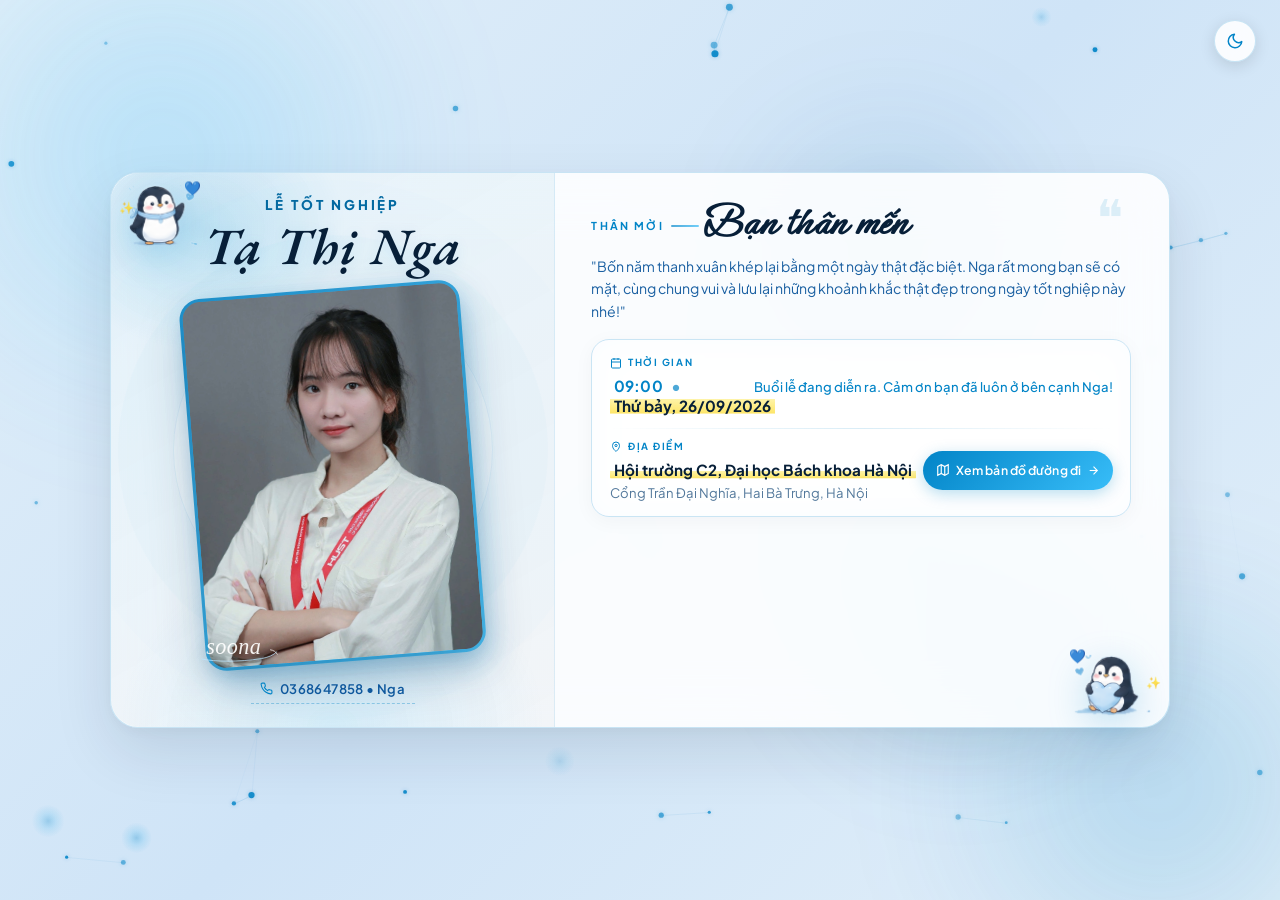
==== commit acf7a9b3: "feat: hoan thien mascot chim canh cut cute dynamic, fix loi tran goc va hien thi mobile/desktop" ====
--- a/index.html
+++ b/index.html
@@ -19,11 +19,11 @@
   <link rel="icon" type="image/png" href="favicon.png?v=3">
   <link rel="apple-touch-icon" href="favicon.png?v=3">
 
-  <!-- Google Fonts Hỗ trợ đầy đủ Unicode & Dấu Tiếng Việt -->
+  <!-- Google Fonts Chuẩn mực: EB Garamond (Cử nhân), Ephesis (Khách mời), Plus Jakarta Sans (Giao diện) -->
   <link rel="preconnect" href="https://fonts.googleapis.com">
   <link rel="preconnect" href="https://fonts.gstatic.com" crossorigin>
   <link
-    href="https://fonts.googleapis.com/css2?family=Playfair+Display:ital,wght@0,500;0,600;0,700;1,400;1,500&family=Plus+Jakarta+Sans:wght@400;500;600;700&display=swap&subset=vietnamese"
+    href="https://fonts.googleapis.com/css2?family=EB+Garamond:ital,wght@1,600&family=Ephesis&family=Plus+Jakarta+Sans:wght@400;500;600;700;800&display=swap&subset=vietnamese"
     rel="stylesheet">
 
   <!-- Stylesheet -->
@@ -42,8 +42,9 @@
     <div class="blob b4"></div>
   </div>
 
-  <!-- Nút chuyển chế độ Sáng / Tối duy nhất ở góc trên bên phải -->
+  <!-- Thanh điều khiển trên: Nút chuyển chế độ Sáng / Tối tinh tế -->
   <aside class="thanh-dieu-khien-tren">
+
     <button id="nut-doi-giao-dien" class="nut-doi-giao-dien" aria-label="Chuyển sang giao diện tối"
       title="Chuyển chế độ Sáng / Tối">
       <!-- Biểu tượng Mặt Trăng (hiển thị khi đang ở Light Mode) -->
@@ -70,52 +71,57 @@
   <!-- Bố cục 50/50 Split Screen -->
   <main class="khung-thiep-moi">
 
-    <!-- CỘT TRÁI: ẢNH TỐT NGHIỆP CINEMATIC -->
-    <section class="cot-hinh-anh" aria-label="Ảnh tốt nghiệp">
+    <!-- CỘT TRÁI: NHẬN DIỆN CỬ NHÂN (LỄ TỐT NGHIỆP • TÊN TẠ THỊ NGA • ẢNH CINEMATIC) -->
+    <section class="cot-hinh-anh" aria-label="Thông tin cử nhân và ảnh tốt nghiệp">
+
+      <!-- 1. TIÊU ĐỀ SỰ KIỆN VÀ TÊN CỬ NHÂN ĐẶT TRÊN ĐẦU ẢNH (PHƯƠNG ÁN A) -->
+      <div class="khoi-danh-tinh-cu-nhan">
+        <div class="khung-nhan-su-kien">
+          <span class="nhan-chu-accent" id="nhan-su-kien">LỄ TỐT NGHIỆP</span>
+        </div>
+        <header class="khoi-ten-nguoi-tot-nghiep">
+          <h1 class="ten-chinh ten-chinh--handwritten" id="ten-nguoi-tot-nghiep">Tạ Thị Nga</h1>
+        </header>
+      </div>
+
+      <!-- 2. KHUNG ẢNH CHÂN DUNG LỚN DYNAMIC -->
       <div class="khung-chua-anh">
         <img src="assets/images/TTN_vuong.JPG" alt="Tạ Thị Nga - Lễ Tốt Nghiệp" class="anh-tot-nghiep" loading="eager">
 
-        <div class="phu-de-anh" aria-hidden="true">
-          <span>Class of</span>
-          <strong>2026</strong>
-        </div>
-
-        <!-- Chữ ký soona ở góc dưới ảnh -->
+        <!-- Chữ ký soona ở góc dưới bên trái ảnh -->
         <div class="logo-thuong-hieu" aria-label="Chữ ký soona">
           <img src="assets/images/signature.svg" alt="soona" class="anh-chu-ky-soona">
         </div>
       </div>
+
+      <!-- 3. DÒNG LIÊN HỆ DƯỚI ẢNH -->
+      <a href="tel:0368647858" class="lien-he-duoi-anh" id="link-sdt-lien-he" title="Gọi cho Nga khi đến nơi">
+        <svg class="icon-sdt-mini" viewBox="0 0 24 24" fill="none" stroke="currentColor" stroke-width="2"
+          stroke-linecap="round" stroke-linejoin="round" aria-hidden="true">
+          <path
+            d="M22 16.92v3a2 2 0 0 1-2.18 2 19.79 19.79 0 0 1-8.63-3.07 19.5 19.5 0 0 1-6-6 19.79 19.79 0 0 1-3.07-8.67A2 2 0 0 1 4.11 2h3a2 2 0 0 1 2 1.72 12.84 12.84 0 0 0 .7 2.81 2 2 0 0 1-.45 2.11L8.09 9.91a16 16 0 0 0 6 6l1.27-1.27a2 2 0 0 1 2.11-.45 12.84 12.84 0 0 0 2.81.7A2 2 0 0 1 22 16.92z">
+          </path>
+        </svg>
+        <span class="chu-lien-he-sdt">0368647858 • Nga</span>
+      </a>
     </section>
 
-    <!-- CỘT PHẢI: NỘI DUNG THIỆP GỌN GÀNG, LIỀN MẠCH -->
+    <!-- CỘT PHẢI: DÀNH TRỌN CHO KHÁCH MỜI VÀ CHI TIẾT SỰ KIỆN -->
     <article class="cot-noi-dung">
 
-      <!-- 1. LỄ TỐT NGHIỆP -->
-      <div class="khung-nhan-su-kien">
-        <span class="nhan-chu-accent" id="nhan-su-kien"><span class="nhan-code">&gt;_</span> LỄ TỐT NGHIỆP</span>
-      </div>
-
-      <header class="khoi-ten-nguoi-tot-nghiep">
-        <h1 class="ten-chinh" id="ten-nguoi-tot-nghiep">Tạ Thị Nga</h1>
-      </header>
-
-      <!-- 4. LỜI DẪN Ý NGHĨA -->
-      <blockquote class="loi-dan-ngan" id="loi-dan">
-        Khép lại 4 năm rực rỡ, ngày tốt nghiệp sẽ càng trọn vẹn và ý nghĩa hơn khi có bạn ở bên chung vui cùng mình.
-      </blockquote>
-
-      <!-- 5. LỜI CHÀO CÁ NHÂN HÓA -->
+      <!-- 1. THƯ MỜI CÁ NHÂN HÓA (THÂN MỜI BẠN VÀ LỜI NHẮN) -->
       <section class="the-loi-moi-ca-nhan" aria-label="Lời mời cá nhân hóa">
-        <div class="loi-chao-nho">Thân gửi</div>
-        <div class="ten-khach-moi" id="ten-khach-moi">Bạn thân mến</div>
+        <div class="loi-chao-nho">Thân mời</div>
+        <div class="ten-khach-moi ten-khach-moi--handwritten" id="ten-khach-moi">Bạn thân mến</div>
         <p class="noi-dung-loi-nhan" id="noi-dung-loi-nhan">
-          "Sự hiện diện của bạn là niềm vui và vinh dự lớn đối với Nga trong ngày đánh dấu cột mốc trưởng thành này. Rất mong được đón bạn đến chung vui và lưu lại những bức hình kỷ niệm thật đẹp cùng Nga nhé!"
+          "Bốn năm thanh xuân khép lại bằng một ngày thật đặc biệt. Nga rất mong bạn sẽ có mặt, cùng chung vui và lưu
+          lại những khoảnh khắc thật đẹp trong ngày tốt nghiệp này nhé!"
         </p>
       </section>
 
       <!-- 6, 7, 8 & ĐẾM NGƯỢC: BỐ CỤC 2x2 CÂN BẰNG TUYỆT ĐỐI (EDITORIAL LUXURY) -->
       <section class="khung-su-kien-trang-nha" aria-label="Thông tin thời gian, địa điểm và đếm ngược">
-        
+
         <!-- HÀNG 1: THỜI GIAN (Trái) & ĐẾM NGƯỢC (Phải) -->
         <div class="dong-su-kien dong-thoi-gian-va-dem-nguoc">
           <!-- Cột Trái: Thời gian -->
@@ -127,12 +133,15 @@
                 <line x1="8" y1="2" x2="8" y2="6"></line>
                 <line x1="3" y1="10" x2="21" y2="10"></line>
               </svg>
-              THỜI GIAN DIỄN RA
+              THỜI GIAN
             </span>
             <div class="dong-gia-tri-thoi-gian">
-              <span class="gio-chinh" id="hien-thi-gio">09:00</span>
-              <span class="cham-phan-cach">•</span>
-              <span class="ngay-chinh" id="hien-thi-ngay">Thứ Bảy, 26 Tháng 09, 2026</span>
+              <!-- Nét highlight tự nhiên phủ 45% nửa dưới dòng chữ như bút nhớ dòng thật -->
+              <span class="cum-thoi-gian-highlight">
+                <span class="gio-chinh" id="hien-thi-gio">09:00</span>
+                <span class="cham-phan-cach">•</span>
+                <span class="ngay-chinh" id="hien-thi-ngay">Thứ Bảy, 26 Tháng 09, 2026</span>
+              </span>
             </div>
           </div>
 
@@ -175,22 +184,25 @@
                 <path d="M12 21s7-5.1 7-12a7 7 0 1 0-14 0c0 6.9 7 12 7 12Z"></path>
                 <circle cx="12" cy="9" r="2.25"></circle>
               </svg>
-              ĐỊA ĐIỂM TỔ CHỨC
+              ĐỊA ĐIỂM
             </span>
-            <div class="dia-diem-chinh" id="hien-thi-dia-diem">Hội trường C2, Đại học Bách khoa Hà&nbsp;Nội</div>
+            <div class="dia-diem-chinh"><span class="cum-dia-diem-highlight" id="hien-thi-dia-diem">Hội trường C2, Đại
+                học Bách khoa Hà&nbsp;Nội</span></div>
             <div class="dia-diem-phu" id="hien-thi-dia-chi">Cổng Trần Đại Nghĩa, Hai Bà Trưng, Hà Nội</div>
           </div>
 
           <!-- Cột Phải: Nút xem bản đồ đối trọng hoàn hảo -->
           <div class="cot-hanh-dong-ban-do">
             <a href="#" id="link-xem-ban-do" class="nut-chi-duong-sang" target="_blank" rel="noopener noreferrer">
-              <svg class="icon-map" aria-hidden="true" viewBox="0 0 24 24" fill="none" stroke="currentColor" stroke-width="2">
+              <svg class="icon-map" aria-hidden="true" viewBox="0 0 24 24" fill="none" stroke="currentColor"
+                stroke-width="2">
                 <polygon points="3 6 9 3 15 6 21 3 21 18 15 21 9 18 3 21"></polygon>
                 <line x1="9" y1="3" x2="9" y2="18"></line>
                 <line x1="15" y1="6" x2="15" y2="21"></line>
               </svg>
               <span>Xem bản đồ đường đi</span>
-              <svg class="icon-arrow" aria-hidden="true" viewBox="0 0 24 24" fill="none" stroke="currentColor" stroke-width="2">
+              <svg class="icon-arrow" aria-hidden="true" viewBox="0 0 24 24" fill="none" stroke="currentColor"
+                stroke-width="2">
                 <line x1="5" y1="12" x2="19" y2="12"></line>
                 <polyline points="12 5 19 12 12 19"></polyline>
               </svg>
@@ -201,6 +213,28 @@
       </section>
 
     </article>
+
+    <!-- MASCOT CHIM CÁNH CỤT CUTE DYNAMIC: GÓC TRÊN BÊN TRÁI -->
+    <div class="mascot-canh-cut mascot-canh-cut--trai" id="mascot-trai" role="button" tabindex="0" title="Bấm vào chú chim cánh cụt vẫy chào bạn nha!">
+      <div class="than-canh-cut">
+        <img src="assets/images/penguin_waving.png" alt="Chú chim cánh cụt vẫy chào" class="anh-canh-cut">
+        <span class="tim-bay-nho tim-1">💙</span>
+        <span class="tim-bay-nho tim-2">✨</span>
+      </div>
+    </div>
+
+    <!-- MASCOT CHIM CÁNH CỤT CUTE DYNAMIC: GÓC DƯỚI BÊN PHẢI -->
+    <div class="mascot-canh-cut mascot-canh-cut--phai" id="mascot-phai" role="button" tabindex="0" title="Bấm vào chú chim cánh cụt để nhận ngàn trái tim yêu thương!">
+      <div class="bong-bong-thoai bong-bong-thoai--phai" id="thoai-canh-cut-phai">
+        Nga cảm ơn bạn nhiều lắm! Thả ngàn tim nè! 💙🐧
+      </div>
+      <div class="than-canh-cut">
+        <img src="assets/images/penguin_heart.png" alt="Chú chim cánh cụt ôm tim" class="anh-canh-cut">
+        <span class="tim-bay-nho tim-1">💙</span>
+        <span class="tim-bay-nho tim-2">✨</span>
+      </div>
+    </div>
+
   </main>
 
   <!-- Script Cấu Hình & Logic -->
--- a/css/style.css
+++ b/css/style.css
@@ -3,9 +3,122 @@
    Blue Ocean Glassmorphism • Mệnh Thủy • Luxury Modern
    ================================================================ */
 
-@import url('https://fonts.googleapis.com/css2?family=Playfair+Display:ital,wght@0,500;0,600;0,700;1,400;1,500&family=Plus+Jakarta+Sans:wght@300;400;500;600;700&display=swap&subset=vietnamese');
+@import url('https://fonts.googleapis.com/css2?family=EB+Garamond:ital,wght@1,600&family=Ephesis&family=Plus+Jakarta+Sans:wght@400;500;600;700;800&display=swap&subset=vietnamese');
 
 /* ─── DESIGN TOKENS: TONE TRẮNG - XANH LUXURY (MỆNH THỦY) ───────── */
+
+/* ─── FONT CHỮ DUY NHẤT CHO TÊN CỬ NHÂN: EB GARAMOND (ITALIC SEMIBOLD) ─── */
+.ten-chinh,
+.ten-chinh--formal,
+.ten-chinh--handwritten {
+  font-family: 'EB Garamond', Georgia, serif !important;
+  font-style: italic !important;
+  font-size: clamp(2.65rem, 4.0vw, 3.4rem) !important;
+  font-weight: 600;
+  letter-spacing: 0.02em;
+  line-height: 1.15;
+  color: var(--name-color);
+  text-shadow: 0 2px 14px rgba(2, 132, 199, 0.12);
+  display: inline-block;
+  padding: 0.05rem 0 0.15rem;
+}
+
+/* ─── FONT CHỮ DUY NHẤT CHO KHÁCH MỜI: EPHESIS (FINE-PEN CALLIGRAPHY) ─── */
+.ten-khach-moi,
+.ten-khach-moi--handwritten {
+  font-family: 'Ephesis', cursive !important;
+  font-style: normal !important;
+  font-size: clamp(2.35rem, 3.4vw, 3.0rem) !important;
+  font-weight: 400;
+  line-height: 1.25;
+  letter-spacing: 0.01em;
+  color: var(--name-color);
+  display: inline-block;
+  vertical-align: middle;
+  transition: var(--chuyen-mau);
+}
+
+/* ─── THỜI GIAN & ĐỊA ĐIỂM: HIGHLIGHT BÚT NHỚ ĐẸP TỰ NHIÊN & ĐỒNG BỘ CỠ CHỮ 100% ─── */
+.cum-thoi-gian-highlight,
+.cum-dia-diem-highlight {
+  display: inline-block;
+  background: linear-gradient(180deg, transparent 56%, rgba(254, 240, 138, 0.72) 56%, rgba(253, 224, 71, 0.80) 90%, transparent 94%);
+  padding: 1px 4px;
+  border-radius: 3px;
+  box-decoration-break: clone;
+  -webkit-box-decoration-break: clone;
+  line-height: 1.25;
+  color: inherit;
+  transition: var(--chuyen-mau);
+}
+
+[data-theme="dark"] .cum-thoi-gian-highlight,
+[data-theme="dark"] .cum-dia-diem-highlight {
+  background: linear-gradient(180deg, transparent 56%, rgba(56, 189, 248, 0.18) 56%, rgba(56, 189, 248, 0.32) 90%, transparent 94%);
+  border-bottom: 2px solid rgba(56, 189, 248, 0.70);
+  box-shadow: 0 2px 8px rgba(56, 189, 248, 0.18);
+  padding: 1px 4px 0px;
+  border-radius: 2px;
+  color: #FFFFFF !important;
+}
+
+.dong-gia-tri-thoi-gian {
+  display: flex;
+  align-items: center;
+  flex-wrap: nowrap;
+}
+
+.gio-chinh {
+  font-family: var(--font-sans);
+  font-size: 0.95rem;
+  font-weight: 700;
+  color: var(--accent);
+  letter-spacing: 0.01em;
+}
+
+[data-theme="dark"] .gio-chinh {
+  color: #38BDF8;
+}
+
+.cham-phan-cach {
+  color: var(--accent);
+  font-size: 0.95rem;
+  font-weight: 700;
+  opacity: 0.7;
+  margin: 0 0.30rem;
+}
+
+[data-theme="dark"] .cham-phan-cach {
+  color: #38BDF8;
+}
+
+.ngay-chinh {
+  font-family: var(--font-sans);
+  font-size: 0.95rem;
+  font-weight: 700;
+  color: var(--text-primary);
+  white-space: nowrap;
+}
+
+[data-theme="dark"] .ngay-chinh {
+  color: #FFFFFF;
+}
+
+.dong-gia-tri-dia-diem .dia-diem-chinh,
+.dia-diem-chinh {
+  font-family: var(--font-sans);
+  font-size: 0.95rem;
+  font-weight: 700;
+  color: var(--text-primary);
+  line-height: 1.4;
+  white-space: nowrap;
+}
+
+[data-theme="dark"] .dia-diem-chinh {
+  color: #FFFFFF;
+}
+
+
 :root, [data-theme="light"] {
   --bg-page:        linear-gradient(135deg, #E2EFF9 0%, #CFE4F7 50%, #E2EFF9 100%);
   --bg-card:        rgba(255, 255, 255, 0.88);
@@ -32,7 +145,8 @@
   --grad-card:      linear-gradient(160deg, rgba(255, 255, 255, 0.95) 0%, rgba(240, 248, 255, 0.90) 100%);
   --grad-name:      linear-gradient(135deg, #071F38 15%, #0F589D 100%);
 
-  --font-serif:     'Playfair Display', Georgia, serif;
+  --font-serif:     'Lora', Georgia, serif;
+  --font-serif-playfair: 'Playfair Display', Georgia, serif;
   --font-sans:      'Plus Jakarta Sans', -apple-system, sans-serif;
   --chuyen-mau:     background 0.35s ease, color 0.35s ease, border-color 0.35s ease, box-shadow 0.35s ease;
 }
@@ -169,13 +283,18 @@
   50%     { transform: translate(-45px,-65px) scale(1.07); }
 }
 
-/* ─── TOGGLE NÚT SÁNG / TỐI ─────────────────────────────────── */
+/* ─── THANH ĐIỀU KHIỂN TRÊN: CHỌN FONT & CHUYỂN SÁNG / TỐI ──────── */
 .thanh-dieu-khien-tren {
   position: fixed;
   top: 1.25rem;
   right: 1.5rem;
   z-index: 200;
-}
+  display: flex;
+  align-items: center;
+  gap: 0.65rem;
+}
+
+
 
 .nut-doi-giao-dien {
   background: var(--bg-card);
@@ -224,24 +343,73 @@
   -webkit-backdrop-filter: blur(28px);
   border: 1px solid var(--border);
   border-radius: 28px;
-  overflow: hidden;
+  overflow: visible;
   box-shadow: var(--shadow-card);
   transition: var(--chuyen-mau);
 }
 
 
-/* ─── CỘT TRÁI: ẢNH ─────────────────────────────────────────── */
+/* ─── CỘT TRÁI: NHẬN DIỆN CỬ NHÂN (TIÊU ĐỀ + TÊN + ẢNH) ───────── */
 .cot-hinh-anh {
-  flex: 0 0 40%;
+  flex: 0 0 42%;
   position: relative;
   display: flex;
   flex-direction: column;
   align-items: center;
   justify-content: center;
-  padding: 2.2rem 1.5rem;
+  padding: 1.5rem 1.35rem 1.45rem;
   overflow: hidden;
+  border-top-left-radius: 28px;
+  border-bottom-left-radius: 28px;
   background: linear-gradient(150deg, rgba(2, 132, 199, 0.08) 0%, rgba(7, 31, 56, 0.03) 100%);
   border-right: 1px solid var(--border-subtle);
+}
+
+/* Khối nhận diện trên đầu ảnh (Phương án A) */
+.khoi-danh-tinh-cu-nhan {
+  display: flex;
+  flex-direction: column;
+  align-items: center;
+  text-align: center;
+  width: 100%;
+  margin-bottom: 0.75rem;
+  position: relative;
+  z-index: 5;
+}
+
+.khoi-danh-tinh-cu-nhan .khung-nhan-su-kien {
+  display: flex;
+  align-items: center;
+  justify-content: center;
+  margin-bottom: 0.2rem;
+}
+
+/* Chữ LỄ TỐT NGHIỆP in đậm rõ nét theo yêu cầu */
+.nhan-chu-accent {
+  font-family: var(--font-sans);
+  font-size: 0.84rem;
+  font-weight: 800; /* IN ĐẬM */
+  letter-spacing: 0.22em;
+  text-transform: uppercase;
+  color: var(--accent-deep);
+  display: inline-block;
+  line-height: 1.2;
+}
+
+[data-theme="dark"] .nhan-chu-accent {
+  color: var(--accent);
+}
+
+.khoi-danh-tinh-cu-nhan .khoi-ten-nguoi-tot-nghiep {
+  margin-bottom: 0;
+  text-align: center;
+}
+
+.khoi-danh-tinh-cu-nhan .ten-chinh {
+  font-size: clamp(2.7rem, 4.0vw, 3.5rem) !important;
+  line-height: 1.15;
+  margin: 0;
+  text-align: center;
 }
 
 [data-theme="dark"] .cot-hinh-anh {
@@ -254,6 +422,8 @@
   content: "";
   position: absolute;
   inset: 0;
+  border-top-left-radius: 27px;
+  border-bottom-left-radius: 27px;
   background:
     radial-gradient(ellipse 80% 55% at 50% 100%, rgba(56, 189, 248, 0.15) 0%, transparent 60%),
     radial-gradient(ellipse 60% 40% at 20% 10%,  rgba(2, 132, 199, 0.18) 0%, transparent 55%);
@@ -276,13 +446,28 @@
     0 0 0 110px rgba(2, 132, 199, 0.01);
 }
 
-/* ── Khung ảnh nghiêng ── */
+/* ── Khung ảnh nghiêng (kích thước lớn, cân đối và Dynamic) ── */
 .khung-chua-anh {
   position: relative;
   z-index: 2;
-  width: 74%;
-  max-width: 260px;
+  width: 78%;
+  max-width: 275px;
   aspect-ratio: 3/4;
+  cursor: pointer;
+  animation: photo-gentle-float 6s ease-in-out infinite;
+}
+
+@keyframes photo-gentle-float {
+  0%, 100% {
+    transform: translateY(0);
+  }
+  50% {
+    transform: translateY(-6px);
+  }
+}
+
+.khung-chua-anh:hover {
+  animation-play-state: paused;
 }
 
 .anh-tot-nghiep {
@@ -293,7 +478,7 @@
   display: block;
   border-radius: 18px;
   transform: rotate(-4.5deg) translateY(2px);
-  transition: transform 0.8s cubic-bezier(0.16, 1, 0.3, 1), box-shadow 0.8s ease;
+  transition: transform 0.6s cubic-bezier(0.16, 1, 0.3, 1), box-shadow 0.6s ease;
   box-shadow: var(--shadow-photo);
   position: relative;
   z-index: 2;
@@ -307,7 +492,7 @@
   border-radius: 21px;
   background: var(--grad-accent);
   transform: rotate(-4.5deg) translateY(2px);
-  transition: transform 0.8s cubic-bezier(0.16, 1, 0.3, 1);
+  transition: transform 0.6s cubic-bezier(0.16, 1, 0.3, 1);
   z-index: 1;
   opacity: 0.85;
 }
@@ -320,59 +505,28 @@
   border-radius: 20px;
   background: rgba(2, 132, 199, 0.22);
   transform: rotate(-4.5deg) translateY(2px);
-  transition: transform 0.8s cubic-bezier(0.16, 1, 0.3, 1);
+  transition: transform 0.6s cubic-bezier(0.16, 1, 0.3, 1), background 0.6s ease;
   z-index: 0;
   filter: blur(14px);
 }
 
+/* Tương tác Dynamic khi di chuột (Hover) */
 .khung-chua-anh:hover .anh-tot-nghiep,
-.khung-chua-anh:hover::before,
+.khung-chua-anh:hover::before {
+  transform: rotate(-1.5deg) translateY(-8px) scale(1.02);
+  box-shadow: 0 28px 65px rgba(7, 31, 56, 0.28), 0 10px 28px rgba(2, 132, 199, 0.25);
+}
+
 .khung-chua-anh:hover::after {
-  transform: rotate(-1.5deg) translateY(-5px);
+  transform: rotate(-1.5deg) translateY(-8px) scale(1.04);
+  background: rgba(2, 132, 199, 0.35);
+  filter: blur(18px);
 }
 
 .lop-gradient-phai { display: none; }
 .lop-gradient-duoi { display: none; }
 
-/* "Class of 2026" */
-.phu-de-anh {
-  position: absolute;
-  top: -1.1rem;
-  right: -1.2rem;
-  z-index: 5;
-  display: flex;
-  flex-direction: column;
-  align-items: flex-end;
-  line-height: 1;
-  text-align: right;
-}
-
-.phu-de-anh span {
-  font-size: 0.58rem;
-  font-weight: 700;
-  letter-spacing: 0.25em;
-  text-transform: uppercase;
-  color: var(--accent-deep);
-  opacity: 0.90;
-}
-
-[data-theme="dark"] .phu-de-anh span {
-  color: var(--accent);
-}
-
-.phu-de-anh strong {
-  font-family: var(--font-serif);
-  font-size: 2rem;
-  font-weight: 600;
-  letter-spacing: -0.04em;
-  color: var(--text-primary);
-  text-shadow: 0 4px 16px rgba(0,0,0,0.15);
-}
-
-[data-theme="dark"] .phu-de-anh strong {
-  color: #fff;
-  text-shadow: 0 4px 16px rgba(0,0,0,0.50);
-}
+/* (Đã loại bỏ huy hiệu Class of 2026 để ảnh thoáng và sang hơn) */
 
 /* Chữ ký soona */
 .logo-thuong-hieu {
@@ -394,20 +548,68 @@
   opacity: 0.92;
 }
 
-/* ─── CỘT PHẢI: NỘI DUNG ─────────────────────────────────────── */
+/* Dòng liên hệ thanh lịch tối giản dưới ảnh (Caption style - không bo pill thô, không đè lên ảnh) */
+.lien-he-duoi-anh {
+  position: relative;
+  z-index: 5;
+  margin-top: 1.15rem;
+  display: inline-flex;
+  align-items: center;
+  gap: 0.42rem;
+  color: var(--text-secondary);
+  text-decoration: none;
+  font-size: 0.82rem;
+  font-weight: 600;
+  letter-spacing: 0.03em;
+  padding: 0.15rem 0.6rem 0.25rem;
+  border-bottom: 1.5px dashed rgba(2, 132, 199, 0.35);
+  transition: all 0.25s ease;
+}
+
+.lien-he-duoi-anh:hover {
+  color: var(--accent);
+  border-bottom-color: var(--accent);
+  transform: translateY(-1px);
+}
+
+.icon-sdt-mini {
+  width: 13px;
+  height: 13px;
+  stroke: var(--accent);
+  flex-shrink: 0;
+  transition: transform 0.25s ease;
+}
+
+.lien-he-duoi-anh:hover .icon-sdt-mini {
+  transform: rotate(12deg) scale(1.12);
+}
+
+[data-theme="dark"] .lien-he-duoi-anh {
+  color: var(--text-secondary);
+  border-bottom-color: rgba(56, 189, 248, 0.35);
+}
+
+[data-theme="dark"] .lien-he-duoi-anh:hover {
+  color: var(--accent);
+  border-bottom-color: var(--accent);
+}
+
+/* ─── CỘT PHẢI: THƯ MỜI & CHI TIẾT SỰ KIỆN ─────────────────── */
 .cot-noi-dung {
   flex: 1;
   display: flex;
   flex-direction: column;
-  justify-content: center;
-  justify-content: safe center;
-  padding: 1.85rem 2.35rem 1.75rem 2.25rem;
+  justify-content: flex-start; /* ĐẨY LÊN LỀ TRÊN CÙNG, KHÔNG ĐỂ LƠ LỬNG */
+  padding: 1.5rem 2.35rem 1.45rem 2.25rem;
   position: relative;
   z-index: 2;
+  border-top-right-radius: 28px;
+  border-bottom-right-radius: 28px;
   overflow-y: auto;
   scrollbar-width: none;
   -ms-overflow-style: none;
   min-height: 0;
+  gap: 1.05rem;
 }
 
 .cot-noi-dung::-webkit-scrollbar { display: none; }
@@ -417,115 +619,57 @@
   flex-shrink: 0;
 }
 
-/* 1. Nhãn sự kiện */
-.khung-nhan-su-kien {
-  display: flex;
-  align-items: center;
-  gap: 0.5rem;
-  margin-bottom: 0.4rem;
-}
-
-.nhan-chu-accent {
-  font-size: 0.68rem;
-  font-weight: 700;
-  letter-spacing: 0.24em;
-  text-transform: uppercase;
-  color: var(--accent);
-  display: inline-flex;
-  align-items: center;
-  gap: 0.5rem;
-}
-
-.nhan-chu-accent::before {
-  content: "";
-  display: inline-block;
-  width: 22px;
-  height: 2.5px;
-  background: var(--grad-accent);
-  border-radius: 2px;
-}
-
-.nhan-code {
-  font-family: 'Courier New', 'Consolas', monospace;
-  font-size: 0.78rem;
-  font-weight: 700;
-  color: var(--accent);
-  letter-spacing: 0.05em;
-}
-
-/* 2. Tên người tốt nghiệp */
-.khoi-ten-nguoi-tot-nghiep { 
-  margin-bottom: 0.35rem;
-  overflow: visible;
-}
-
-.ten-chinh {
-  font-family: var(--font-serif);
-  font-size: clamp(2.5rem, 3.8vw, 3.6rem);
-  font-weight: 600;
-  line-height: 1.25;
-  letter-spacing: -0.02em;
-  margin: 0.1rem 0 0.15rem;
-  color: var(--name-color); /* Màu sắc hoàn toàn đồng nhất giữa Tạ, Thị và Nga */
-  display: inline-block;
-}
-
-/* 4. Quote ngắn dưới tên */
-.loi-dan-ngan {
-  font-family: var(--font-sans);
-  font-style: italic;
-  font-size: 0.9rem;
-  color: var(--text-secondary);
-  margin: 0.2rem 0 0.8rem;
-  padding: 0.25rem 0 0.25rem 0.85rem;
-  border-left: 2.5px solid var(--accent);
-  line-height: 1.55;
-  opacity: 0.95;
-}
-
-/* 5. Thẻ cá nhân hóa */
+/* 1. Thư mời cá nhân hóa (Dành trọn cho khách mời - Phong cách Editorial Letter) */
 .the-loi-moi-ca-nhan {
-  border: 1px solid var(--border);
-  border-radius: 16px;
-  padding: 0.95rem 1.35rem;
-  margin-bottom: 0.65rem;
-  box-shadow: var(--shadow-guest);
+  border: none;
+  border-radius: 0;
+  padding: 0;
+  margin-bottom: 0;
+  box-shadow: none;
   position: relative;
-  transition: var(--chuyen-mau);
-  background: var(--grad-card);
-  backdrop-filter: blur(16px);
-  -webkit-backdrop-filter: blur(16px);
+  background: transparent;
+  backdrop-filter: none;
+  -webkit-backdrop-filter: none;
   flex-shrink: 0;
 }
 
 .the-loi-moi-ca-nhan::before {
-  content: "";
-  position: absolute;
-  top: 0; left: 0; bottom: 0;
-  width: 4px;
-  background: var(--grad-accent);
-  border-radius: 16px 0 0 16px;
+  display: none;
 }
 
 .the-loi-moi-ca-nhan::after {
   content: "\275D";
   position: absolute;
-  top: 0.45rem;
-  right: 1.1rem;
-  font-size: 2.3rem;
+  top: -0.25rem;
+  right: 0.5rem;
+  font-size: 3.2rem;
   line-height: 1;
-  color: var(--accent-light);
+  color: var(--accent);
+  opacity: 0.12;
   font-family: Georgia, serif;
   pointer-events: none;
 }
 
 .loi-chao-nho {
-  font-size: 0.7rem;
+  font-size: 0.68rem;
   font-weight: 700;
-  letter-spacing: 0.16em;
+  letter-spacing: 0.2em;
   text-transform: uppercase;
   color: var(--accent);
-  margin-bottom: 0.2rem;
+  margin-bottom: 0.15rem;
+  display: inline-flex;
+  align-items: center;
+  gap: 0.45rem;
+}
+
+.loi-chao-nho::after {
+  content: "";
+  display: inline-block;
+  width: 28px;
+  height: 1.5px;
+  background: var(--grad-accent);
+  opacity: 0.7;
+  border-radius: 1px;
 }
 
 .ten-khach-moi {
@@ -533,14 +677,14 @@
   font-size: clamp(1.4rem, 2.2vw, 1.8rem);
   font-weight: 600;
   line-height: 1.2;
-  color: var(--text-primary); /* Đồng nhất 100% màu mực với tên cử nhân */
+  color: var(--text-primary);
   margin-bottom: 0.35rem;
 }
 
 .noi-dung-loi-nhan {
   font-size: 0.88rem;
-  color: var(--text-primary);
-  line-height: 1.58;
+  color: var(--text-secondary);
+  line-height: 1.6;
   word-break: break-word;
   opacity: 0.95;
 }
@@ -552,7 +696,7 @@
   background: var(--bg-quote);
   border: 1px solid var(--border);
   border-radius: 18px;
-  padding: 0.95rem 1.25rem 0.9rem;
+  padding: 0.95rem 1.1rem 0.9rem;
   box-shadow: 0 4px 20px rgba(7, 31, 56, 0.04);
   backdrop-filter: blur(18px);
   -webkit-backdrop-filter: blur(18px);
@@ -584,8 +728,8 @@
 /* Hàng thông tin chung: chia 2 cột đối xứng (cột trái rộng hơn để địa điểm không bị ngắt chữ) */
 .dong-su-kien {
   display: grid;
-  grid-template-columns: minmax(0, 1.68fr) minmax(180px, 1fr);
-  gap: 1rem;
+  grid-template-columns: minmax(0, 1fr) auto;
+  gap: 0.85rem;
   align-items: center;
 }
 
@@ -618,44 +762,64 @@
 
 .dong-gia-tri-thoi-gian {
   display: flex;
-  align-items: baseline;
-  gap: 0.45rem;
-  flex-wrap: wrap;
+  align-items: center;
+  flex-wrap: nowrap;
 }
 
 .gio-chinh {
   font-family: var(--font-sans);
-  font-size: 1.15rem;
+  font-size: 0.95rem;
+  font-weight: 700;
+  color: var(--accent);
+  letter-spacing: 0.01em;
+}
+
+[data-theme="dark"] .gio-chinh {
+  color: #38BDF8;
+}
+
+.cham-phan-cach {
+  color: var(--accent);
+  font-size: 0.95rem;
+  font-weight: 700;
+  opacity: 0.7;
+  margin: 0 0.30rem;
+}
+
+[data-theme="dark"] .cham-phan-cach {
+  color: #38BDF8;
+}
+
+.ngay-chinh {
+  font-family: var(--font-sans);
+  font-size: 0.95rem;
   font-weight: 700;
   color: var(--text-primary);
-  letter-spacing: -0.01em;
-}
-
-.cham-phan-cach {
-  color: var(--accent);
+  white-space: nowrap;
+}
+
+[data-theme="dark"] .ngay-chinh {
+  color: #FFFFFF;
+}
+
+.dia-diem-chinh {
+  font-family: var(--font-sans);
+  font-size: 0.95rem;
   font-weight: 700;
-  opacity: 0.7;
-}
-
-.ngay-chinh {
-  font-size: 0.88rem;
-  font-weight: 600;
   color: var(--text-primary);
-}
-
-.dia-diem-chinh {
-  font-size: 0.88rem;
-  font-weight: 600;
-  color: var(--text-primary);
+  line-height: 1.4;
+  white-space: nowrap;
+}
+
+[data-theme="dark"] .dia-diem-chinh {
+  color: #FFFFFF;
+}
+
+.dia-diem-phu {
+  font-size: 0.82rem;
+  color: var(--text-muted);
+  margin-top: 0.20rem;
   line-height: 1.35;
-  text-wrap: pretty;
-}
-
-.dia-diem-phu {
-  font-size: 0.78rem;
-  color: var(--text-muted);
-  margin-top: 0.15rem;
-  line-height: 1.32;
 }
 
 /* Cột đếm ngược bên phải Hàng 1 */
@@ -663,57 +827,99 @@
   display: flex;
   flex-direction: column;
   justify-content: center;
+  align-items: flex-end;
 }
 
 .bo-so-editorial {
-  display: flex;
-  align-items: center;
-  justify-content: space-between;
-  background: rgba(2, 132, 199, 0.04);
-  border: 1px solid rgba(2, 132, 199, 0.12);
-  border-radius: 12px;
-  padding: 0.36rem 0.65rem 0.32rem;
-  transition: border-color 0.2s ease;
+  display: inline-flex;
+  align-items: center;
+  gap: 0.30rem;
+  background: rgba(255, 255, 255, 0.75);
+  border: 1px solid rgba(2, 132, 199, 0.20);
+  border-radius: 14px;
+  padding: 0.30rem 0.50rem;
+  box-shadow: 0 4px 16px rgba(2, 132, 199, 0.08), inset 0 1px 0 rgba(255, 255, 255, 0.95);
+  backdrop-filter: blur(16px);
+  -webkit-backdrop-filter: blur(16px);
+  transition: all 0.3s cubic-bezier(0.16, 1, 0.3, 1);
 }
 
 [data-theme="dark"] .bo-so-editorial {
-  background: rgba(14, 65, 110, 0.35);
-  border-color: rgba(56, 189, 248, 0.18);
+  background: rgba(10, 31, 56, 0.55);
+  border-color: rgba(56, 189, 248, 0.28);
+  box-shadow: 0 6px 24px rgba(0, 0, 0, 0.35), inset 0 1px 0 rgba(255, 255, 255, 0.12);
+}
+
+.bo-so-editorial:hover {
+  border-color: var(--accent);
+  box-shadow: 0 8px 24px rgba(2, 132, 199, 0.20);
+  transform: translateY(-1px);
 }
 
 .cum-so {
   display: flex;
   flex-direction: column;
   align-items: center;
-  min-width: 32px;
+  justify-content: center;
+  min-width: 36px;
+  padding: 0.24rem 0.36rem 0.18rem;
+  background: rgba(2, 132, 199, 0.05);
+  border: 1px solid rgba(2, 132, 199, 0.10);
+  border-radius: 8px;
+  transition: all 0.2s ease;
+}
+
+[data-theme="dark"] .cum-so {
+  background: rgba(56, 189, 248, 0.08);
+  border-color: rgba(56, 189, 248, 0.16);
+}
+
+.cum-so:hover {
+  background: rgba(56, 189, 248, 0.15);
+  border-color: var(--accent);
 }
 
 .so-gia-tri {
   font-family: var(--font-sans);
-  font-size: 1.16rem;
-  font-weight: 700;
+  font-size: 1.25rem;
+  font-weight: 800;
   line-height: 1;
-  color: var(--text-primary);
+  color: var(--accent-deep);
   font-variant-numeric: tabular-nums;
-  letter-spacing: -0.02em;
+  letter-spacing: -0.01em;
+}
+
+[data-theme="dark"] .so-gia-tri {
+  color: #FFFFFF;
+  text-shadow: 0 0 12px rgba(56, 189, 248, 0.45);
 }
 
 .chu-nhan {
-  font-size: 0.48rem;
+  font-size: 0.50rem;
   font-weight: 700;
   letter-spacing: 0.12em;
   text-transform: uppercase;
   color: var(--text-muted);
-  margin-top: 0.2rem;
+  margin-top: 0.18rem;
+}
+
+[data-theme="dark"] .chu-nhan {
+  color: #7DD3FC;
 }
 
 .dau-hai-cham {
-  font-size: 0.95rem;
-  font-weight: 600;
+  font-size: 1.05rem;
+  font-weight: 700;
   color: var(--accent);
-  opacity: 0.55;
-  margin-top: -0.28rem;
+  opacity: 0.65;
+  margin-top: -0.15rem;
   user-select: none;
+  animation: pulse-colon 2.2s infinite ease-in-out;
+}
+
+@keyframes pulse-colon {
+  0%, 100% { opacity: 0.75; transform: scale(1); }
+  50%      { opacity: 0.25; transform: scale(0.90); }
 }
 
 /* Đường phân cách Hairline siêu mảnh giữa 2 hàng */
@@ -728,22 +934,22 @@
 .cot-hanh-dong-ban-do {
   display: flex;
   align-items: center;
-  justify-content: flex-start;
+  justify-content: flex-end;
 }
 
 .nut-chi-duong-sang {
   display: inline-flex;
   align-items: center;
   justify-content: center;
-  gap: 0.45rem;
-  width: 100%;
+  gap: 0.35rem;
+  min-width: auto;
   min-height: 2.45rem;
-  padding: 0.5rem 0.95rem;
+  padding: 0.45rem 0.82rem;
   border-radius: 999px;
   background: var(--grad-accent);
   color: #ffffff;
   border: none;
-  font-size: 0.8rem;
+  font-size: 0.77rem;
   font-weight: 600;
   text-decoration: none;
   box-shadow: 0 4px 15px rgba(2, 132, 199, 0.28);
@@ -830,10 +1036,22 @@
     padding: 2.75rem 1.5rem 1.75rem;
     border-right: none;
     border-bottom: 1px solid var(--border-subtle);
+    border-top-left-radius: 24px;
+    border-top-right-radius: 24px;
+    border-bottom-left-radius: 0;
+    border-bottom-right-radius: 0;
+    overflow: hidden;
     display: flex;
     flex-direction: column;
     align-items: center;
     justify-content: center;
+  }
+
+  .cot-hinh-anh::before {
+    border-top-left-radius: 24px;
+    border-top-right-radius: 24px;
+    border-bottom-left-radius: 0;
+    border-bottom-right-radius: 0;
   }
 
   .khung-chua-anh {
@@ -843,17 +1061,6 @@
     margin: 0 auto;
   }
 
-  .phu-de-anh { 
-    top: -0.85rem; 
-    right: -0.75rem; 
-  }
-  .phu-de-anh span {
-    font-size: 0.52rem;
-  }
-  .phu-de-anh strong { 
-    font-size: 1.6rem; 
-  }
-
   .logo-thuong-hieu { 
     bottom: -0.45rem; 
     left: -0.45rem; 
@@ -868,8 +1075,10 @@
     overflow-y: visible;
   }
 
-  .ten-chinh { 
-    font-size: 2.25rem; 
+  .ten-chinh,
+  .ten-chinh--formal,
+  .ten-chinh--handwritten { 
+    font-size: 2.35rem !important; 
   }
 
   .khung-su-kien-trang-nha {
@@ -896,8 +1105,9 @@
   }
 
   .thanh-dieu-khien-tren {
-    top: 1rem;
-    right: 1rem;
+    top: 0.85rem;
+    right: 0.85rem;
+    gap: 0.5rem;
   }
 }
 
@@ -911,7 +1121,14 @@
   }
 
   .cot-hinh-anh {
-    padding: 2.5rem 1rem 1.5rem;
+    padding: 1.75rem 1rem 1.35rem;
+    border-top-left-radius: 20px;
+    border-top-right-radius: 20px;
+  }
+
+  .cot-hinh-anh::before {
+    border-top-left-radius: 20px;
+    border-top-right-radius: 20px;
   }
 
   .khung-chua-anh { 
@@ -923,8 +1140,10 @@
     padding: 1.35rem 1.15rem 1.75rem;
   }
 
-  .ten-chinh { 
-    font-size: 2.05rem; 
+  .ten-chinh,
+  .ten-chinh--formal,
+  .ten-chinh--handwritten { 
+    font-size: 2.1rem !important; 
   }
 
   .the-loi-moi-ca-nhan {
@@ -937,6 +1156,22 @@
 
   .noi-dung-loi-nhan {
     font-size: 0.86rem;
+  }
+
+  .thanh-dieu-khien-tren {
+    top: 0.6rem;
+    right: 0.6rem;
+    gap: 0.35rem;
+  }
+
+  .nut-chon-font {
+    padding: 3px 8px;
+    font-size: 0.65rem;
+  }
+
+  .nut-doi-giao-dien {
+    width: 36px;
+    height: 36px;
   }
 }
 
@@ -947,3 +1182,273 @@
     animation-duration: 0.01ms !important;
   }
 }
+
+/* ═══════════════════════════════════════════════════════════════
+   MASCOT CHIM CÁNH CỤT CUTE & DYNAMIC (MỆNH THỦY)
+   ═══════════════════════════════════════════════════════════════ */
+.mascot-canh-cut {
+  position: absolute;
+  z-index: 60;
+  cursor: pointer;
+  user-select: none;
+  -webkit-tap-highlight-color: transparent;
+  transition: transform 0.35s cubic-bezier(0.175, 0.885, 0.32, 1.275);
+}
+
+.than-canh-cut {
+  position: relative;
+  display: block;
+}
+
+.anh-canh-cut {
+  width: 100%;
+  height: auto;
+  display: block;
+  pointer-events: none;
+  filter: drop-shadow(0 8px 18px rgba(2, 132, 199, 0.24));
+  transition: filter 0.3s ease, transform 0.3s ease;
+}
+
+[data-theme="dark"] .anh-canh-cut {
+  filter: drop-shadow(0 8px 22px rgba(56, 189, 248, 0.40));
+}
+
+/* ── Chú cánh cụt vẫy chào góc trên bên trái (đặt an toàn bên trong thiệp, không bị mép màn hình cắt) ── */
+.mascot-canh-cut--trai {
+  top: 10px;
+  left: 16px;
+  width: 72px;
+  animation: penguin-sway-left 4.5s ease-in-out infinite;
+  transform-origin: 50% 90%;
+}
+
+@keyframes penguin-sway-left {
+  0%, 100% {
+    transform: translateY(0) rotate(0deg);
+  }
+  25% {
+    transform: translateY(-6px) rotate(-3.5deg);
+  }
+  75% {
+    transform: translateY(-3px) rotate(2.5deg);
+  }
+}
+
+/* ── Chú cánh cụt ôm tim góc dưới bên phải (đặt an toàn bên trong thiệp) ── */
+.mascot-canh-cut--phai {
+  bottom: 10px;
+  right: 18px;
+  width: 78px;
+  animation: penguin-sway-right 4.8s ease-in-out infinite 0.6s;
+  transform-origin: 50% 90%;
+}
+
+@keyframes penguin-sway-right {
+  0%, 100% {
+    transform: translateY(0) rotate(0deg);
+  }
+  30% {
+    transform: translateY(-5px) rotate(3deg);
+  }
+  70% {
+    transform: translateY(-2px) rotate(-2deg);
+  }
+}
+
+/* Hover effect: Nhảy cẫng lên thích thú */
+.mascot-canh-cut:hover {
+  transform: scale(1.15) translateY(-8px) !important;
+}
+
+.mascot-canh-cut:hover .anh-canh-cut {
+  filter: drop-shadow(0 14px 26px rgba(2, 132, 199, 0.35));
+}
+
+[data-theme="dark"] .mascot-canh-cut:hover .anh-canh-cut {
+  filter: drop-shadow(0 14px 28px rgba(56, 189, 248, 0.55));
+}
+
+/* Click animation: Nhảy xoay vòng vui sướng */
+.mascot-canh-cut.nhay-tung-tang {
+  animation: penguin-jump-spin 0.85s cubic-bezier(0.175, 0.885, 0.32, 1.275) !important;
+}
+
+@keyframes penguin-jump-spin {
+  0% {
+    transform: scale(1) translateY(0) rotate(0deg);
+  }
+  30% {
+    transform: scale(1.25) translateY(-24px) rotate(-15deg);
+  }
+  60% {
+    transform: scale(1.15) translateY(-14px) rotate(370deg);
+  }
+  85% {
+    transform: scale(1.05) translateY(-4px) rotate(360deg);
+  }
+  100% {
+    transform: scale(1) translateY(0) rotate(360deg);
+  }
+}
+
+/* ── Hiệu ứng trái tim bay nhỏ xung quanh ── */
+.tim-bay-nho {
+  position: absolute;
+  font-size: 0.85rem;
+  pointer-events: none;
+  opacity: 0.85;
+  user-select: none;
+}
+
+.mascot-canh-cut--trai .tim-1 {
+  top: -6px;
+  right: -2px;
+  animation: tim-bay-float 3s ease-in-out infinite;
+}
+
+.mascot-canh-cut--trai .tim-2 {
+  top: 15px;
+  left: -8px;
+  font-size: 0.75rem;
+  animation: tim-bay-float 3.4s ease-in-out infinite 1.2s;
+}
+
+.mascot-canh-cut--phai .tim-1 {
+  top: -8px;
+  left: -4px;
+  animation: tim-bay-float 3.2s ease-in-out infinite 0.5s;
+}
+
+.mascot-canh-cut--phai .tim-2 {
+  bottom: 25px;
+  right: -10px;
+  font-size: 0.75rem;
+  animation: tim-bay-float 3.6s ease-in-out infinite 1.5s;
+}
+
+@keyframes tim-bay-float {
+  0%, 100% {
+    transform: translateY(0) scale(0.9);
+    opacity: 0.6;
+  }
+  50% {
+    transform: translateY(-8px) scale(1.15);
+    opacity: 1;
+  }
+}
+
+/* ── Bong bóng thoại Glassmorphism Cute ── */
+.bong-bong-thoai {
+  position: absolute;
+  bottom: calc(100% + 10px);
+  left: 50%;
+  transform: translateX(-50%) translateY(8px) scale(0.92);
+  background: rgba(255, 255, 255, 0.95);
+  backdrop-filter: blur(16px);
+  -webkit-backdrop-filter: blur(16px);
+  border: 1.5px solid rgba(2, 132, 199, 0.25);
+  border-radius: 14px;
+  padding: 0.45rem 0.85rem;
+  font-size: 0.78rem;
+  font-weight: 600;
+  color: var(--text-primary);
+  line-height: 1.35;
+  white-space: nowrap;
+  box-shadow: 0 8px 24px rgba(7, 31, 56, 0.12);
+  pointer-events: none;
+  opacity: 0;
+  transition: all 0.28s cubic-bezier(0.16, 1, 0.3, 1);
+  z-index: 100;
+}
+
+/* Đuôi mũi tên bong bóng */
+.bong-bong-thoai::after {
+  content: "";
+  position: absolute;
+  top: 100%;
+  left: 50%;
+  transform: translateX(-50%);
+  border-width: 6px;
+  border-style: solid;
+  border-color: rgba(255, 255, 255, 0.95) transparent transparent transparent;
+}
+
+[data-theme="dark"] .bong-bong-thoai {
+  background: rgba(10, 31, 56, 0.92);
+  border-color: rgba(56, 189, 248, 0.35);
+  color: #EAF4FF;
+  box-shadow: 0 8px 28px rgba(0, 0, 0, 0.55);
+}
+
+[data-theme="dark"] .bong-bong-thoai::after {
+  border-color: rgba(10, 31, 56, 0.92) transparent transparent transparent;
+}
+
+/* Bong bóng thoại góc dưới bên phải */
+.bong-bong-thoai--phai {
+  right: 0;
+  left: auto;
+  transform: translateX(0) translateY(8px) scale(0.92);
+}
+.bong-bong-thoai--phai::after {
+  left: auto;
+  right: 35px;
+}
+
+/* Hiển thị bong bóng khi hover hoặc active */
+.mascot-canh-cut:hover .bong-bong-thoai,
+.mascot-canh-cut:focus .bong-bong-thoai,
+.bong-bong-thoai.dang-hien {
+  opacity: 1;
+  pointer-events: auto;
+}
+
+.bong-bong-thoai--phai.dang-hien,
+.mascot-canh-cut--phai:hover .bong-bong-thoai--phai {
+  transform: translateX(0) translateY(0) scale(1) !important;
+}
+
+/* Hạt pháo hoa trái tim bung tỏa khi click (Heart Particle Burst) */
+.hat-tim-no {
+  position: fixed;
+  pointer-events: none;
+  font-size: 1.15rem;
+  z-index: 9999;
+  user-select: none;
+  animation: heart-burst-fly 0.95s cubic-bezier(0.25, 1, 0.5, 1) forwards;
+}
+
+@keyframes heart-burst-fly {
+  0% {
+    opacity: 1;
+    transform: translate(0, 0) scale(0.5) rotate(0deg);
+  }
+  60% {
+    opacity: 1;
+  }
+  100% {
+    opacity: 0;
+    transform: translate(var(--dx), var(--dy)) scale(1.35) rotate(var(--rot));
+  }
+}
+
+/* Responsive di động: đảm bảo mascot nằm an toàn 100% bên trong card, không bị mép màn hình cắt */
+@media (max-width: 768px) {
+  .mascot-canh-cut--trai {
+    width: 48px;
+    top: 10px;
+    left: 12px;
+  }
+  .mascot-canh-cut--phai {
+    width: 58px;
+    bottom: 8px;
+    right: 12px;
+  }
+  .bong-bong-thoai {
+    font-size: 0.72rem;
+    padding: 0.35rem 0.65rem;
+    white-space: normal;
+    max-width: 180px;
+  }
+}
+
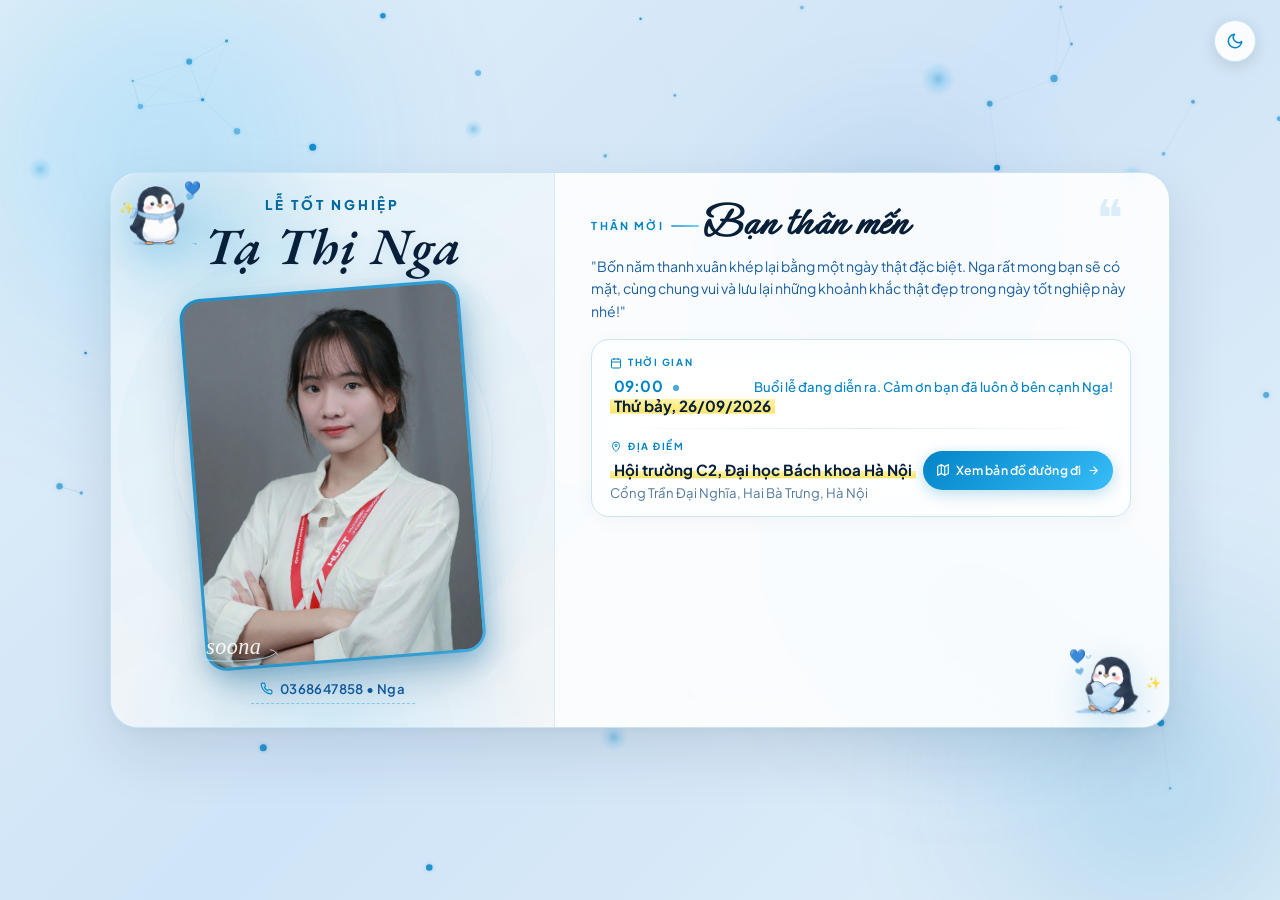
==== commit 5a51d633: "refactor: dong nhat loi moi, loi chuc va clean code toan bo du an" ====
--- a/index.html
+++ b/index.html
@@ -7,13 +7,13 @@
   <title>Thiệp mời tham dự Lễ tốt nghiệp</title>
 
   <meta name="description"
-    content="Trân trọng kính mời bạn đến chung vui trong ngày Lễ Tốt Nghiệp của Tạ Thị Nga. Khoảnh khắc này sẽ trọn vẹn hơn khi có bạn ở đó.">
-  <meta property="og:title" content="Thiệp mời tham dự Lễ tốt nghiệp">
+    content="Trân trọng kính mời bạn đến chung vui trong ngày Lễ Tốt Nghiệp của Tạ Thị Nga. Bốn năm thanh xuân khép lại bằng một ngày thật đặc biệt, Nga rất mong bạn sẽ có mặt!">
+  <meta property="og:title" content="Thiệp mời tham dự Lễ tốt nghiệp • Tạ Thị Nga">
   <meta property="og:description"
-    content="Khoảnh khắc này sẽ trọn vẹn hơn khi có bạn ở đó. Trân trọng kính mời bạn đến chung vui cùng Nga!">
+    content="Bốn năm thanh xuân khép lại bằng một ngày thật đặc biệt. Nga rất mong bạn sẽ có mặt, cùng chung vui và lưu lại những khoảnh khắc thật đẹp trong ngày tốt nghiệp này nhé!">
   <meta property="og:image" content="assets/images/TTN_vuong.JPG">
   <meta property="og:type" content="website">
-  <meta name="theme-color" content="#003D4F">
+  <meta name="theme-color" content="#0284C7">
 
   <!-- Favicon -->
   <link rel="icon" type="image/png" href="favicon.png?v=3">
@@ -80,7 +80,7 @@
           <span class="nhan-chu-accent" id="nhan-su-kien">LỄ TỐT NGHIỆP</span>
         </div>
         <header class="khoi-ten-nguoi-tot-nghiep">
-          <h1 class="ten-chinh ten-chinh--handwritten" id="ten-nguoi-tot-nghiep">Tạ Thị Nga</h1>
+          <h1 class="ten-chinh" id="ten-nguoi-tot-nghiep">Tạ Thị Nga</h1>
         </header>
       </div>
 
@@ -112,7 +112,7 @@
       <!-- 1. THƯ MỜI CÁ NHÂN HÓA (THÂN MỜI BẠN VÀ LỜI NHẮN) -->
       <section class="the-loi-moi-ca-nhan" aria-label="Lời mời cá nhân hóa">
         <div class="loi-chao-nho">Thân mời</div>
-        <div class="ten-khach-moi ten-khach-moi--handwritten" id="ten-khach-moi">Bạn thân mến</div>
+        <div class="ten-khach-moi" id="ten-khach-moi">Bạn thân mến</div>
         <p class="noi-dung-loi-nhan" id="noi-dung-loi-nhan">
           "Bốn năm thanh xuân khép lại bằng một ngày thật đặc biệt. Nga rất mong bạn sẽ có mặt, cùng chung vui và lưu
           lại những khoảnh khắc thật đẹp trong ngày tốt nghiệp này nhé!"
@@ -140,7 +140,7 @@
               <span class="cum-thoi-gian-highlight">
                 <span class="gio-chinh" id="hien-thi-gio">09:00</span>
                 <span class="cham-phan-cach">•</span>
-                <span class="ngay-chinh" id="hien-thi-ngay">Thứ Bảy, 26 Tháng 09, 2026</span>
+                <span class="ngay-chinh" id="hien-thi-ngay">Thứ bảy, 26/09/2026</span>
               </span>
             </div>
           </div>
--- a/css/style.css
+++ b/css/style.css
@@ -8,9 +8,7 @@
 /* ─── DESIGN TOKENS: TONE TRẮNG - XANH LUXURY (MỆNH THỦY) ───────── */
 
 /* ─── FONT CHỮ DUY NHẤT CHO TÊN CỬ NHÂN: EB GARAMOND (ITALIC SEMIBOLD) ─── */
-.ten-chinh,
-.ten-chinh--formal,
-.ten-chinh--handwritten {
+.ten-chinh {
   font-family: 'EB Garamond', Georgia, serif !important;
   font-style: italic !important;
   font-size: clamp(2.65rem, 4.0vw, 3.4rem) !important;
@@ -24,8 +22,7 @@
 }
 
 /* ─── FONT CHỮ DUY NHẤT CHO KHÁCH MỜI: EPHESIS (FINE-PEN CALLIGRAPHY) ─── */
-.ten-khach-moi,
-.ten-khach-moi--handwritten {
+.ten-khach-moi {
   font-family: 'Ephesis', cursive !important;
   font-style: normal !important;
   font-size: clamp(2.35rem, 3.4vw, 3.0rem) !important;
@@ -145,8 +142,6 @@
   --grad-card:      linear-gradient(160deg, rgba(255, 255, 255, 0.95) 0%, rgba(240, 248, 255, 0.90) 100%);
   --grad-name:      linear-gradient(135deg, #071F38 15%, #0F589D 100%);
 
-  --font-serif:     'Lora', Georgia, serif;
-  --font-serif-playfair: 'Playfair Display', Georgia, serif;
   --font-sans:      'Plus Jakarta Sans', -apple-system, sans-serif;
   --chuyen-mau:     background 0.35s ease, color 0.35s ease, border-color 0.35s ease, box-shadow 0.35s ease;
 }
@@ -523,11 +518,6 @@
   filter: blur(18px);
 }
 
-.lop-gradient-phai { display: none; }
-.lop-gradient-duoi { display: none; }
-
-/* (Đã loại bỏ huy hiệu Class of 2026 để ảnh thoáng và sang hơn) */
-
 /* Chữ ký soona */
 .logo-thuong-hieu {
   position: absolute;
@@ -538,8 +528,6 @@
   user-select: none;
   filter: drop-shadow(0 4px 10px rgba(0,0,0,0.30));
 }
-
-.anh-logo-thuong-hieu { display: none; }
 
 .anh-chu-ky-soona {
   width: 95px;
@@ -1075,9 +1063,7 @@
     overflow-y: visible;
   }
 
-  .ten-chinh,
-  .ten-chinh--formal,
-  .ten-chinh--handwritten { 
+  .ten-chinh { 
     font-size: 2.35rem !important; 
   }
 
@@ -1140,9 +1126,7 @@
     padding: 1.35rem 1.15rem 1.75rem;
   }
 
-  .ten-chinh,
-  .ten-chinh--formal,
-  .ten-chinh--handwritten { 
+  .ten-chinh { 
     font-size: 2.1rem !important; 
   }
 
@@ -1162,11 +1146,6 @@
     top: 0.6rem;
     right: 0.6rem;
     gap: 0.35rem;
-  }
-
-  .nut-chon-font {
-    padding: 3px 8px;
-    font-size: 0.65rem;
   }
 
   .nut-doi-giao-dien {
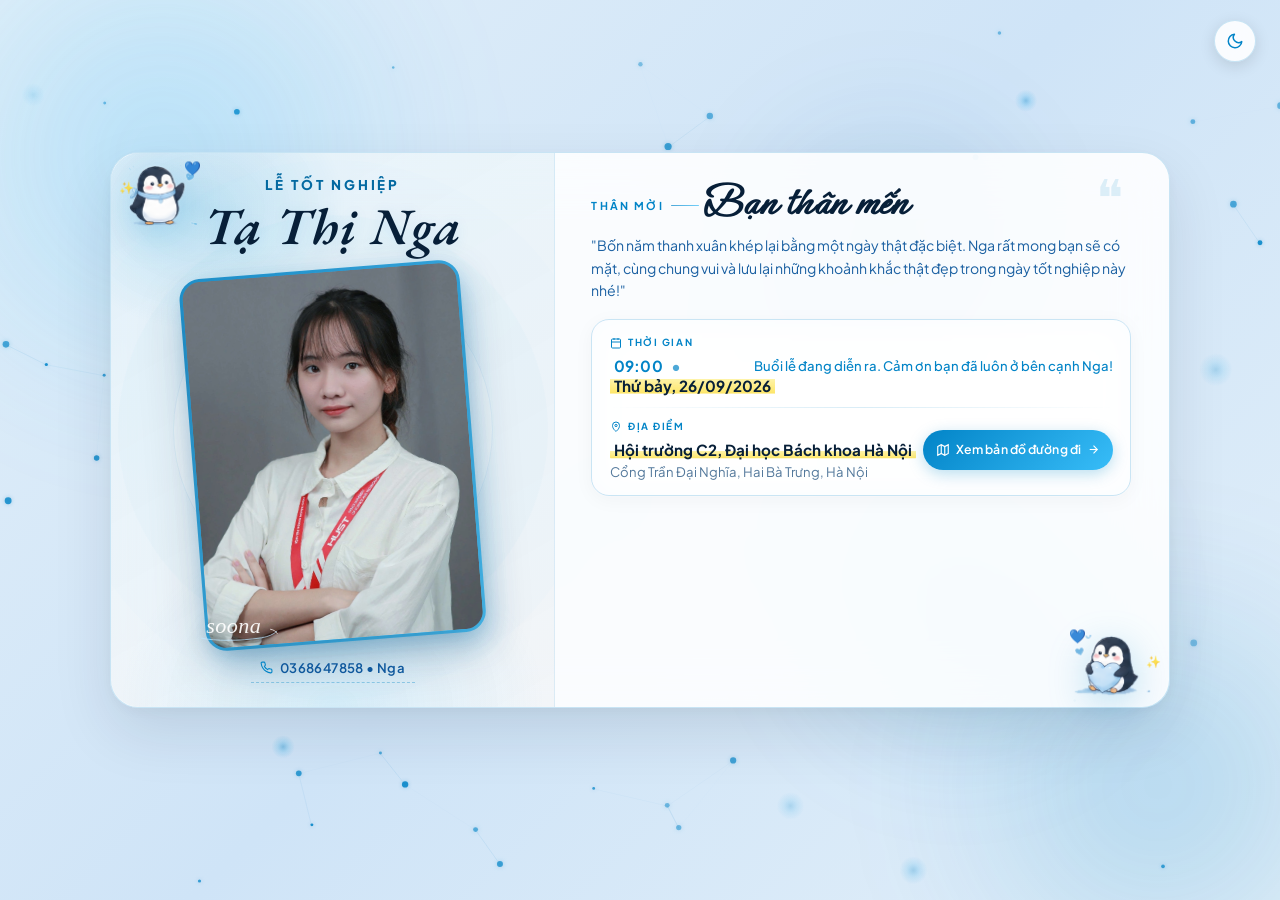
==== commit 7a88f358: "feat: them mascot chim canh cut chay lon ton, toi uu hoat anh nhun nhay va mo rong bong bong thoai" ====
--- a/index.html
+++ b/index.html
@@ -237,6 +237,15 @@
 
   </main>
 
+  <!-- MASCOT CHIM CÁNH CỤT CHẠY LON TON NGANG MÀN HÌNH (DYNAMIC RUNNING MASCOT) -->
+  <aside id="duong-chay-mascot" class="duong-chay-mascot" aria-hidden="true">
+    <div id="chu-canh-cut-chay" class="chu-canh-cut-chay">
+      <div class="than-canh-cut-chay-inner">
+        <img src="assets/images/penguin_shy_heart.png" alt="Chú chim cánh cụt chạy lon ton" class="anh-canh-cut-chay">
+      </div>
+    </div>
+  </aside>
+
   <!-- Script Cấu Hình & Logic -->
   <script src="js/config.js"></script>
   <script src="js/app.js"></script>
--- a/css/style.css
+++ b/css/style.css
@@ -198,7 +198,7 @@
   display: flex;
   align-items: center;
   justify-content: center;
-  padding: 1.25rem;
+  padding: 0.85rem 1.25rem 3.4rem;
   transition: var(--chuyen-mau);
   position: relative;
 }
@@ -326,7 +326,7 @@
    ═══════════════════════════════════════════════════════════════ */
 .khung-thiep-moi {
   position: relative;
-  z-index: 1;
+  z-index: 2;
   width: 92%;
   max-width: 1060px;
   max-height: calc(100vh - 2.5rem);
@@ -1235,8 +1235,8 @@
 }
 
 /* Hover effect: Nhảy cẫng lên thích thú */
-.mascot-canh-cut:hover {
-  transform: scale(1.15) translateY(-8px) !important;
+.mascot-canh-cut:hover .than-canh-cut {
+  transform: scale(1.12) translateY(-6px);
 }
 
 .mascot-canh-cut:hover .anh-canh-cut {
@@ -1247,26 +1247,26 @@
   filter: drop-shadow(0 14px 28px rgba(56, 189, 248, 0.55));
 }
 
-/* Click animation: Nhảy xoay vòng vui sướng */
-.mascot-canh-cut.nhay-tung-tang {
-  animation: penguin-jump-spin 0.85s cubic-bezier(0.175, 0.885, 0.32, 1.275) !important;
-}
-
-@keyframes penguin-jump-spin {
+/* Click animation: Nhún nhảy nhấc người lên vui vẻ, nhẹ nhàng (HOÀN TOÀN KHÔNG XOAY VÒNG) */
+.mascot-canh-cut.nhay-tung-tang .than-canh-cut {
+  animation: penguin-gentle-hop 0.55s ease-in-out !important;
+}
+
+@keyframes penguin-gentle-hop {
   0% {
-    transform: scale(1) translateY(0) rotate(0deg);
+    transform: translateY(0) scale(1);
   }
   30% {
-    transform: scale(1.25) translateY(-24px) rotate(-15deg);
+    transform: translateY(2px) scale(1.06, 0.94);
   }
   60% {
-    transform: scale(1.15) translateY(-14px) rotate(370deg);
-  }
-  85% {
-    transform: scale(1.05) translateY(-4px) rotate(360deg);
+    transform: translateY(-12px) scale(0.96, 1.06);
+  }
+  80% {
+    transform: translateY(-2px) scale(1.02, 0.98);
   }
   100% {
-    transform: scale(1) translateY(0) rotate(360deg);
+    transform: translateY(0) scale(1);
   }
 }
 
@@ -1319,21 +1319,24 @@
 /* ── Bong bóng thoại Glassmorphism Cute ── */
 .bong-bong-thoai {
   position: absolute;
-  bottom: calc(100% + 10px);
+  bottom: calc(100% + 8px);
   left: 50%;
   transform: translateX(-50%) translateY(8px) scale(0.92);
-  background: rgba(255, 255, 255, 0.95);
+  background: rgba(255, 255, 255, 0.96);
   backdrop-filter: blur(16px);
   -webkit-backdrop-filter: blur(16px);
   border: 1.5px solid rgba(2, 132, 199, 0.25);
   border-radius: 14px;
-  padding: 0.45rem 0.85rem;
+  padding: 0.46rem 0.95rem;
   font-size: 0.78rem;
   font-weight: 600;
   color: var(--text-primary);
   line-height: 1.35;
   white-space: nowrap;
-  box-shadow: 0 8px 24px rgba(7, 31, 56, 0.12);
+  width: max-content;
+  max-width: 360px;
+  text-align: center;
+  box-shadow: 0 8px 24px rgba(7, 31, 56, 0.14);
   pointer-events: none;
   opacity: 0;
   transition: all 0.28s cubic-bezier(0.16, 1, 0.3, 1);
@@ -1349,18 +1352,18 @@
   transform: translateX(-50%);
   border-width: 6px;
   border-style: solid;
-  border-color: rgba(255, 255, 255, 0.95) transparent transparent transparent;
+  border-color: rgba(255, 255, 255, 0.96) transparent transparent transparent;
 }
 
 [data-theme="dark"] .bong-bong-thoai {
-  background: rgba(10, 31, 56, 0.92);
+  background: rgba(10, 31, 56, 0.94);
   border-color: rgba(56, 189, 248, 0.35);
   color: #EAF4FF;
   box-shadow: 0 8px 28px rgba(0, 0, 0, 0.55);
 }
 
 [data-theme="dark"] .bong-bong-thoai::after {
-  border-color: rgba(10, 31, 56, 0.92) transparent transparent transparent;
+  border-color: rgba(10, 31, 56, 0.94) transparent transparent transparent;
 }
 
 /* Bong bóng thoại góc dưới bên phải */
@@ -1371,7 +1374,7 @@
 }
 .bong-bong-thoai--phai::after {
   left: auto;
-  right: 35px;
+  right: 28px;
 }
 
 /* Hiển thị bong bóng khi hover hoặc active */
@@ -1424,10 +1427,99 @@
     right: 12px;
   }
   .bong-bong-thoai {
-    font-size: 0.72rem;
-    padding: 0.35rem 0.65rem;
+    font-size: 0.74rem;
+    padding: 0.4rem 0.75rem;
     white-space: normal;
-    max-width: 180px;
-  }
-}
-
+    max-width: 250px;
+  }
+}
+
+/* ═══════════════════════════════════════════════════════════════
+   MASCOT CHIM CÁNH CỤT CHẠY LON TON NGANG MÀN HÌNH (RUNNING PENGUIN)
+   ═══════════════════════════════════════════════════════════════ */
+.duong-chay-mascot {
+  position: fixed;
+  left: 0;
+  top: 0;
+  width: 100%;
+  height: 100%;
+  pointer-events: none;
+  z-index: 20; /* Hiển thị trọn vẹn nguyên vẹn cả chú chim, không bao giờ bị cắt cụt đầu hay che lấp sau thiệp */
+  overflow: hidden;
+}
+
+.chu-canh-cut-chay {
+  position: absolute;
+  bottom: 8px;
+  left: 0;
+  width: 68px;
+  height: auto;
+  pointer-events: none;
+  transform: translateX(-150px);
+  will-change: transform;
+  display: none;
+}
+
+.anh-canh-cut-chay {
+  width: 100%;
+  height: auto;
+  display: block;
+  filter: drop-shadow(0 4px 10px rgba(2, 132, 199, 0.22));
+  user-select: none;
+  -webkit-user-drag: none;
+}
+
+[data-theme="dark"] .anh-canh-cut-chay {
+  filter: drop-shadow(0 4px 14px rgba(56, 189, 248, 0.35));
+}
+
+/* Chuyển động nhún nhảy lạch bạch cực đáng yêu khi chạy */
+.chu-canh-cut-chay.dang-chay .than-canh-cut-chay-inner {
+  animation: penguin-running-waddle 0.24s ease-in-out infinite alternate;
+  transform-origin: 50% 90%;
+}
+
+@keyframes penguin-running-waddle {
+  0% {
+    transform: translateY(0) rotate(-5.5deg) scale(0.97, 1.03);
+  }
+  100% {
+    transform: translateY(-6px) rotate(5.5deg) scale(1.03, 0.97);
+  }
+}
+
+/* Hạt tim và bụi sao rơi lại phía sau chân */
+.vet-tim-chay {
+  position: fixed;
+  pointer-events: none;
+  font-size: 0.95rem;
+  z-index: 1; /* Nằm cùng tầng nền với mascot chạy */
+  user-select: none;
+  animation: heart-trail-float 1.25s cubic-bezier(0.2, 0.8, 0.4, 1) forwards;
+}
+
+@keyframes heart-trail-float {
+  0% {
+    opacity: 0.95;
+    transform: translate(0, 0) scale(0.6) rotate(0deg);
+  }
+  40% {
+    opacity: 0.85;
+  }
+  100% {
+    opacity: 0;
+    transform: translate(var(--dx), var(--dy)) scale(1.2) rotate(var(--rot));
+  }
+}
+
+/* Responsive di động cho mascot chạy lon ton */
+@media (max-width: 768px) {
+  .chu-canh-cut-chay {
+    width: 50px;
+    bottom: 6px;
+  }
+  .vet-tim-chay {
+    font-size: 0.8rem;
+  }
+}
+
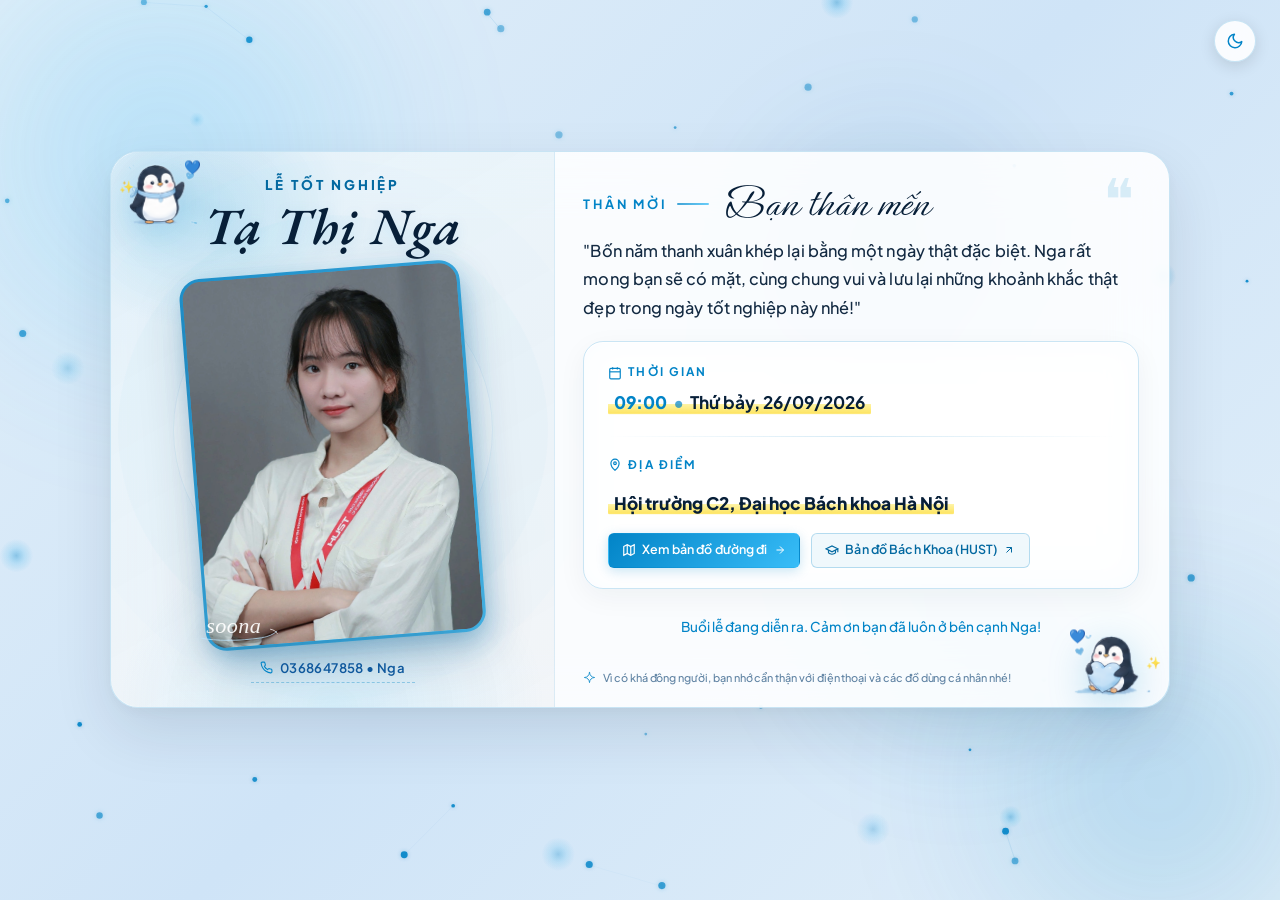
==== commit 0f6d03ec: "doneneenenne" ====
--- a/index.html
+++ b/index.html
@@ -111,8 +111,10 @@
 
       <!-- 1. THƯ MỜI CÁ NHÂN HÓA (THÂN MỜI BẠN VÀ LỜI NHẮN) -->
       <section class="the-loi-moi-ca-nhan" aria-label="Lời mời cá nhân hóa">
-        <div class="loi-chao-nho">Thân mời</div>
-        <div class="ten-khach-moi" id="ten-khach-moi">Bạn thân mến</div>
+        <div class="dong-chao-khach-moi">
+          <span class="loi-chao-nho">Thân mời</span>
+          <span class="ten-khach-moi" id="ten-khach-moi">Bạn thân mến</span>
+        </div>
         <p class="noi-dung-loi-nhan" id="noi-dung-loi-nhan">
           "Bốn năm thanh xuân khép lại bằng một ngày thật đặc biệt. Nga rất mong bạn sẽ có mặt, cùng chung vui và lưu
           lại những khoảnh khắc thật đẹp trong ngày tốt nghiệp này nhé!"
@@ -120,97 +122,110 @@
       </section>
 
       <!-- 6, 7, 8 & ĐẾM NGƯỢC: BỐ CỤC 2x2 CÂN BẰNG TUYỆT ĐỐI (EDITORIAL LUXURY) -->
-      <section class="khung-su-kien-trang-nha" aria-label="Thông tin thời gian, địa điểm và đếm ngược">
-
-        <!-- HÀNG 1: THỜI GIAN (Trái) & ĐẾM NGƯỢC (Phải) -->
-        <div class="dong-su-kien dong-thoi-gian-va-dem-nguoc">
-          <!-- Cột Trái: Thời gian -->
-          <div class="cot-thong-tin">
-            <span class="nhan-chi-muc">
-              <svg class="icon-chi-muc" viewBox="0 0 24 24" fill="none" stroke="currentColor" stroke-width="2">
-                <rect x="3" y="4" width="18" height="18" rx="2" ry="2"></rect>
-                <line x1="16" y1="2" x2="16" y2="6"></line>
-                <line x1="8" y1="2" x2="8" y2="6"></line>
-                <line x1="3" y1="10" x2="21" y2="10"></line>
-              </svg>
-              THỜI GIAN
+      <!-- 2. THÔNG TIN SỰ KIỆN: THỜI GIAN & ĐỊA ĐIỂM (CÂN ĐỐI 100% CỠ CHỮ & HIGHLIGHT) -->
+      <section class="khung-su-kien-trang-nha" aria-label="Thông tin thời gian và địa điểm">
+
+        <!-- HÀNG 1: THỜI GIAN -->
+        <div class="dong-thong-tin-su-kien">
+          <span class="nhan-chi-muc">
+            <svg class="icon-chi-muc" viewBox="0 0 24 24" fill="none" stroke="currentColor" stroke-width="2">
+              <rect x="3" y="4" width="18" height="18" rx="2" ry="2"></rect>
+              <line x1="16" y1="2" x2="16" y2="6"></line>
+              <line x1="8" y1="2" x2="8" y2="6"></line>
+              <line x1="3" y1="10" x2="21" y2="10"></line>
+            </svg>
+            THỜI GIAN
+          </span>
+          <div class="dong-gia-tri-thoi-gian">
+            <!-- Nét highlight tự nhiên phủ nửa dưới dòng chữ như bút nhớ dòng thật -->
+            <span class="cum-thoi-gian-highlight">
+              <span class="gio-chinh" id="hien-thi-gio">09:00</span>
+              <span class="cham-phan-cach">•</span>
+              <span class="ngay-chinh" id="hien-thi-ngay">Thứ bảy, 26/09/2026</span>
             </span>
-            <div class="dong-gia-tri-thoi-gian">
-              <!-- Nét highlight tự nhiên phủ 45% nửa dưới dòng chữ như bút nhớ dòng thật -->
-              <span class="cum-thoi-gian-highlight">
-                <span class="gio-chinh" id="hien-thi-gio">09:00</span>
-                <span class="cham-phan-cach">•</span>
-                <span class="ngay-chinh" id="hien-thi-ngay">Thứ bảy, 26/09/2026</span>
-              </span>
-            </div>
-          </div>
-
-          <!-- Cột Phải: Bộ đếm ngược thời gian thanh lịch -->
-          <div class="cot-dem-nguoc">
-            <div class="bo-so-editorial" id="khung-dem-nguoc-dong">
-              <div class="cum-so">
-                <span class="so-gia-tri" id="dem-nguoc-ngay">00</span>
-                <span class="chu-nhan">NGÀY</span>
-              </div>
-              <span class="dau-hai-cham">:</span>
-              <div class="cum-so">
-                <span class="so-gia-tri" id="dem-nguoc-gio">00</span>
-                <span class="chu-nhan">GIỜ</span>
-              </div>
-              <span class="dau-hai-cham">:</span>
-              <div class="cum-so">
-                <span class="so-gia-tri" id="dem-nguoc-phut">00</span>
-                <span class="chu-nhan">PHÚT</span>
-              </div>
-              <span class="dau-hai-cham">:</span>
-              <div class="cum-so">
-                <span class="so-gia-tri" id="dem-nguoc-giay">00</span>
-                <span class="chu-nhan">GIÂY</span>
-              </div>
-            </div>
-            <div class="thong-bao-dien-ra" id="thong-bao-dien-ra"></div>
           </div>
         </div>
 
         <!-- ĐƯỜNG PHÂN CÁCH HAIRLINE TINH TẾ -->
         <div class="duong-chi-hairline" aria-hidden="true"></div>
 
-        <!-- HÀNG 2: ĐỊA ĐIỂM (Trái) & NÚT BẢN ĐỒ (Phải) -->
-        <div class="dong-su-kien dong-dia-diem-va-ban-do">
-          <!-- Cột Trái: Địa điểm -->
-          <div class="cot-thong-tin">
-            <span class="nhan-chi-muc">
-              <svg class="icon-chi-muc" viewBox="0 0 24 24" fill="none" stroke="currentColor" stroke-width="2">
-                <path d="M12 21s7-5.1 7-12a7 7 0 1 0-14 0c0 6.9 7 12 7 12Z"></path>
-                <circle cx="12" cy="9" r="2.25"></circle>
-              </svg>
-              ĐỊA ĐIỂM
-            </span>
-            <div class="dia-diem-chinh"><span class="cum-dia-diem-highlight" id="hien-thi-dia-diem">Hội trường C2, Đại
-                học Bách khoa Hà&nbsp;Nội</span></div>
-            <div class="dia-diem-phu" id="hien-thi-dia-chi">Cổng Trần Đại Nghĩa, Hai Bà Trưng, Hà Nội</div>
-          </div>
-
-          <!-- Cột Phải: Nút xem bản đồ đối trọng hoàn hảo -->
-          <div class="cot-hanh-dong-ban-do">
-            <a href="#" id="link-xem-ban-do" class="nut-chi-duong-sang" target="_blank" rel="noopener noreferrer">
-              <svg class="icon-map" aria-hidden="true" viewBox="0 0 24 24" fill="none" stroke="currentColor"
-                stroke-width="2">
+        <!-- HÀNG 2: ĐỊA ĐIỂM & 2 NÚT BẢN ĐỒ (GOOGLE MAPS & HUST MAP) -->
+        <div class="dong-thong-tin-su-kien dong-dia-diem-toan-dien">
+          <span class="nhan-chi-muc">
+            <svg class="icon-chi-muc" viewBox="0 0 24 24" fill="none" stroke="currentColor" stroke-width="2">
+              <path d="M12 21s7-5.1 7-12a7 7 0 1 0-14 0c0 6.9 7 12 7 12Z"></path>
+              <circle cx="12" cy="9" r="2.25"></circle>
+            </svg>
+            ĐỊA ĐIỂM
+          </span>
+          <div class="dia-diem-chinh"><span class="cum-dia-diem-highlight" id="hien-thi-dia-diem">Hội trường C2, Đại học Bách khoa Hà&nbsp;Nội</span></div>
+
+          <!-- Nhóm 2 nút xem bản đồ: Chỉ đường Google Maps & Bản đồ Bách Khoa (HUST Map) -->
+          <div class="nhom-nut-ban-do">
+            <a href="#" id="link-xem-ban-do" class="nut-ban-do nut-ban-do--google" target="_blank" rel="noopener noreferrer" title="Chỉ đường qua Google Maps">
+              <svg class="icon-map" aria-hidden="true" viewBox="0 0 24 24" fill="none" stroke="currentColor" stroke-width="2">
                 <polygon points="3 6 9 3 15 6 21 3 21 18 15 21 9 18 3 21"></polygon>
                 <line x1="9" y1="3" x2="9" y2="18"></line>
                 <line x1="15" y1="6" x2="15" y2="21"></line>
               </svg>
               <span>Xem bản đồ đường đi</span>
-              <svg class="icon-arrow" aria-hidden="true" viewBox="0 0 24 24" fill="none" stroke="currentColor"
-                stroke-width="2">
+              <svg class="icon-arrow" aria-hidden="true" viewBox="0 0 24 24" fill="none" stroke="currentColor" stroke-width="2">
                 <line x1="5" y1="12" x2="19" y2="12"></line>
                 <polyline points="12 5 19 12 12 19"></polyline>
               </svg>
             </a>
+
+            <a href="https://hustmap.com/" id="link-hust-map" class="nut-ban-do nut-ban-do--hust" target="_blank" rel="noopener noreferrer" title="Xem bản đồ khuôn viên Đại học Bách khoa Hà Nội (HUST Map)">
+              <svg class="icon-map" aria-hidden="true" viewBox="0 0 24 24" fill="none" stroke="currentColor" stroke-width="2">
+                <path d="M22 10v6M2 10l10-5 10 5-10 5z"></path>
+                <path d="M6 12v5c3 3 9 3 12 0v-5"></path>
+              </svg>
+              <span>Bản đồ Bách Khoa (HUST)</span>
+              <svg class="icon-arrow" aria-hidden="true" viewBox="0 0 24 24" fill="none" stroke="currentColor" stroke-width="2">
+                <line x1="7" y1="17" x2="17" y2="7"></line>
+                <polyline points="7 7 17 7 17 17"></polyline>
+              </svg>
+            </a>
           </div>
         </div>
 
       </section>
+
+      <!-- 3. KHỐI ĐẾM NGƯỢC XUỐNG KHOẢNG TRỐNG BÊN DƯỚI (THEO YÊU CẦU NGƯỜI DÙNG) -->
+      <section class="khoi-dem-nguoc-duoi" aria-label="Đếm ngược đến ngày tốt nghiệp">
+        <div class="bo-so-editorial" id="khung-dem-nguoc-dong">
+          <div class="cum-so">
+            <span class="so-gia-tri" id="dem-nguoc-ngay">00</span>
+            <span class="chu-nhan">NGÀY</span>
+          </div>
+          <span class="dau-hai-cham">:</span>
+          <div class="cum-so">
+            <span class="so-gia-tri" id="dem-nguoc-gio">00</span>
+            <span class="chu-nhan">GIỜ</span>
+          </div>
+          <span class="dau-hai-cham">:</span>
+          <div class="cum-so">
+            <span class="so-gia-tri" id="dem-nguoc-phut">00</span>
+            <span class="chu-nhan">PHÚT</span>
+          </div>
+          <span class="dau-hai-cham">:</span>
+          <div class="cum-so">
+            <span class="so-gia-tri" id="dem-nguoc-giay">00</span>
+            <span class="chu-nhan">GIÂY</span>
+          </div>
+        </div>
+        <div class="thong-bao-dien-ra" id="thong-bao-dien-ra"></div>
+      </section>
+
+      <!-- 3. LƯU Ý NHỎ SÁT LỀ DƯỚI CÙNG (1 DÒNG CHUẨN ĐỒNG BỘ FONT) -->
+      <footer class="khoi-luu-y-nho" aria-label="Lưu ý đồ dùng cá nhân">
+        <span class="icon-luu-y-sao" aria-hidden="true">
+          <svg viewBox="0 0 24 24" fill="none" stroke="currentColor" stroke-width="1.8" stroke-linecap="round" stroke-linejoin="round">
+            <path d="M12 2.5C12 7.8 7.8 12 2.5 12C7.8 12 12 16.2 12 21.5C12 16.2 16.2 12 21.5 12C16.2 12 12 7.8 12 2.5Z" />
+          </svg>
+        </span>
+        <span class="chu-luu-y-nho" id="chu-nhac-nho-noi-dung">Vì có khá đông người, bạn nhớ cẩn thận với điện thoại và các đồ dùng cá nhân nhé!</span>
+      </footer>
 
     </article>
 
@@ -243,6 +258,11 @@
       <div class="than-canh-cut-chay-inner">
         <img src="assets/images/penguin_shy_heart.png" alt="Chú chim cánh cụt chạy lon ton" class="anh-canh-cut-chay">
       </div>
+      <!-- Dòng chữ chạy ngang người chú chim cánh cụt (không để trên đầu, không bo góc) -->
+      <div class="chu-chay-ngang-nguoi" id="bong-bong-chay">
+        <span class="chu-thoai-chay" id="chu-thoai-chay">Hẹn gặp bạn ở Bách Khoa nhé, Nga chờ bạn đó!</span>
+        <span class="tim-thoai-chay" aria-hidden="true">💙</span>
+      </div>
     </div>
   </aside>
 
--- a/css/style.css
+++ b/css/style.css
@@ -25,9 +25,9 @@
 .ten-khach-moi {
   font-family: 'Ephesis', cursive !important;
   font-style: normal !important;
-  font-size: clamp(2.35rem, 3.4vw, 3.0rem) !important;
+  font-size: clamp(2.5rem, 3.4vw, 3.2rem) !important;
   font-weight: 400;
-  line-height: 1.25;
+  line-height: 1.15;
   letter-spacing: 0.01em;
   color: var(--name-color);
   display: inline-block;
@@ -35,40 +35,56 @@
   transition: var(--chuyen-mau);
 }
 
-/* ─── THỜI GIAN & ĐỊA ĐIỂM: HIGHLIGHT BÚT NHỚ ĐẸP TỰ NHIÊN & ĐỒNG BỘ CỠ CHỮ 100% ─── */
-.cum-thoi-gian-highlight,
+/* ─── THỜI GIAN & ĐỊA ĐIỂM: HIGHLIGHT BÚT NHỚ ĐẸP TỰ NHIÊN & ĐỒNG BỘ 100% CỠ CHỮ ─── */
+.cum-thoi-gian-highlight {
+  display: inline-flex;
+  align-items: center;
+  white-space: nowrap;
+  font-size: clamp(1.08rem, 1.35vw, 1.22rem);
+  font-weight: 800;
+  background: linear-gradient(180deg, transparent 54%, rgba(254, 240, 138, 0.75) 54%, rgba(253, 224, 71, 0.85) 90%, transparent 95%);
+  padding: 2px 6px;
+  border-radius: 4px;
+  line-height: 1.35;
+  color: inherit;
+  transition: var(--chuyen-mau);
+}
+
 .cum-dia-diem-highlight {
-  display: inline-block;
-  background: linear-gradient(180deg, transparent 56%, rgba(254, 240, 138, 0.72) 56%, rgba(253, 224, 71, 0.80) 90%, transparent 94%);
-  padding: 1px 4px;
-  border-radius: 3px;
+  display: inline;
+  font-size: inherit;
+  font-weight: inherit;
+  background: linear-gradient(180deg, transparent 54%, rgba(254, 240, 138, 0.75) 54%, rgba(253, 224, 71, 0.85) 90%, transparent 95%);
+  padding: 2px 6px;
+  border-radius: 4px;
   box-decoration-break: clone;
   -webkit-box-decoration-break: clone;
-  line-height: 1.25;
+  line-height: 1.35;
   color: inherit;
   transition: var(--chuyen-mau);
 }
 
 [data-theme="dark"] .cum-thoi-gian-highlight,
 [data-theme="dark"] .cum-dia-diem-highlight {
-  background: linear-gradient(180deg, transparent 56%, rgba(56, 189, 248, 0.18) 56%, rgba(56, 189, 248, 0.32) 90%, transparent 94%);
+  background: linear-gradient(180deg, transparent 54%, rgba(56, 189, 248, 0.18) 54%, rgba(56, 189, 248, 0.32) 90%, transparent 94%);
   border-bottom: 2px solid rgba(56, 189, 248, 0.70);
   box-shadow: 0 2px 8px rgba(56, 189, 248, 0.18);
-  padding: 1px 4px 0px;
-  border-radius: 2px;
+  padding: 2px 5px 1px;
+  border-radius: 3px;
   color: #FFFFFF !important;
 }
 
 .dong-gia-tri-thoi-gian {
   display: flex;
   align-items: center;
+  white-space: nowrap;
   flex-wrap: nowrap;
 }
 
 .gio-chinh {
   font-family: var(--font-sans);
-  font-size: 0.95rem;
-  font-weight: 700;
+  font-size: inherit;
+  font-weight: 800;
   color: var(--accent);
   letter-spacing: 0.01em;
 }
@@ -79,10 +95,10 @@
 
 .cham-phan-cach {
   color: var(--accent);
-  font-size: 0.95rem;
+  font-size: inherit;
   font-weight: 700;
   opacity: 0.7;
-  margin: 0 0.30rem;
+  margin: 0 0.35rem;
 }
 
 [data-theme="dark"] .cham-phan-cach {
@@ -91,7 +107,7 @@
 
 .ngay-chinh {
   font-family: var(--font-sans);
-  font-size: 0.95rem;
+  font-size: inherit;
   font-weight: 700;
   color: var(--text-primary);
   white-space: nowrap;
@@ -101,14 +117,14 @@
   color: #FFFFFF;
 }
 
-.dong-gia-tri-dia-diem .dia-diem-chinh,
 .dia-diem-chinh {
   font-family: var(--font-sans);
-  font-size: 0.95rem;
-  font-weight: 700;
+  font-size: clamp(1.08rem, 1.35vw, 1.22rem);
+  font-weight: 800;
   color: var(--text-primary);
-  line-height: 1.4;
-  white-space: nowrap;
+  line-height: 1.35;
+  white-space: normal;
+  word-break: break-word;
 }
 
 [data-theme="dark"] .dia-diem-chinh {
@@ -587,8 +603,8 @@
   flex: 1;
   display: flex;
   flex-direction: column;
-  justify-content: flex-start; /* ĐẨY LÊN LỀ TRÊN CÙNG, KHÔNG ĐỂ LƠ LỬNG */
-  padding: 1.5rem 2.35rem 1.45rem 2.25rem;
+  justify-content: space-between; /* Phân bổ không gian đều đặn, không bị khoảng trống lớn ở giữa */
+  padding: 1.65rem 1.85rem 1.25rem 1.75rem;
   position: relative;
   z-index: 2;
   border-top-right-radius: 28px;
@@ -597,7 +613,7 @@
   scrollbar-width: none;
   -ms-overflow-style: none;
   min-height: 0;
-  gap: 1.05rem;
+  gap: 1.15rem;
 }
 
 .cot-noi-dung::-webkit-scrollbar { display: none; }
@@ -628,248 +644,191 @@
 .the-loi-moi-ca-nhan::after {
   content: "\275D";
   position: absolute;
-  top: -0.25rem;
-  right: 0.5rem;
-  font-size: 3.2rem;
+  top: -0.4rem;
+  right: 0.35rem;
+  font-size: 3.6rem;
   line-height: 1;
   color: var(--accent);
-  opacity: 0.12;
+  opacity: 0.14;
   font-family: Georgia, serif;
   pointer-events: none;
 }
 
+.dong-chao-khach-moi {
+  display: flex;
+  align-items: center;
+  flex-wrap: wrap;
+  gap: 0.75rem 0.95rem;
+  margin-bottom: 0.5rem;
+}
+
 .loi-chao-nho {
-  font-size: 0.68rem;
+  font-size: 0.80rem;
   font-weight: 700;
-  letter-spacing: 0.2em;
+  letter-spacing: 0.22em;
   text-transform: uppercase;
   color: var(--accent);
-  margin-bottom: 0.15rem;
   display: inline-flex;
   align-items: center;
-  gap: 0.45rem;
+  gap: 0.55rem;
 }
 
 .loi-chao-nho::after {
   content: "";
   display: inline-block;
-  width: 28px;
-  height: 1.5px;
+  width: 32px;
+  height: 2px;
   background: var(--grad-accent);
-  opacity: 0.7;
+  opacity: 0.75;
   border-radius: 1px;
 }
 
 .ten-khach-moi {
-  font-family: var(--font-serif);
-  font-size: clamp(1.4rem, 2.2vw, 1.8rem);
-  font-weight: 600;
-  line-height: 1.2;
+  font-family: 'Ephesis', cursive !important;
+  font-size: clamp(2.5rem, 3.4vw, 3.2rem) !important;
+  font-weight: 400;
+  line-height: 1.15;
+  letter-spacing: 0.01em;
+  color: var(--name-color);
+  display: inline-block;
+  vertical-align: middle;
+}
+
+.noi-dung-loi-nhan {
+  font-family: var(--font-sans);
+  font-size: clamp(1.02rem, 1.2vw, 1.12rem);
+  font-weight: 500;
   color: var(--text-primary);
-  margin-bottom: 0.35rem;
-}
-
-.noi-dung-loi-nhan {
-  font-size: 0.88rem;
-  color: var(--text-secondary);
-  line-height: 1.6;
+  line-height: 1.75;
+  letter-spacing: 0.005em;
   word-break: break-word;
   opacity: 0.95;
+  margin-top: 0.35rem;
 }
 
 /* ═══════════════════════════════════════════════════════════════
-   6-8 & ĐẾM NGƯỢC: BỐ CỤC 2x2 CÂN BẰNG TUYỆT ĐỐI (EDITORIAL LUXURY)
+   THỜI GIAN, ĐỊA ĐIỂM & ĐẾM NGƯỢC: BỐ CỤC 2x2 CÂN BẰNG LUXURY
    ═══════════════════════════════════════════════════════════════ */
 .khung-su-kien-trang-nha {
   background: var(--bg-quote);
   border: 1px solid var(--border);
-  border-radius: 18px;
-  padding: 0.95rem 1.1rem 0.9rem;
-  box-shadow: 0 4px 20px rgba(7, 31, 56, 0.04);
+  border-radius: 20px;
+  padding: 1.35rem 1.45rem 1.25rem;
+  box-shadow: 0 8px 28px rgba(7, 31, 56, 0.05), inset 0 1px 0 rgba(255, 255, 255, 0.85);
   backdrop-filter: blur(18px);
   -webkit-backdrop-filter: blur(18px);
   margin-top: 0;
   margin-bottom: 0;
   display: flex;
   flex-direction: column;
-  gap: 0.65rem;
+  gap: 1.05rem;
   flex-shrink: 0;
   transition: border-color 0.25s ease, box-shadow 0.25s ease;
 }
 
 .khung-su-kien-trang-nha:hover {
   border-color: rgba(2, 132, 199, 0.35);
-  box-shadow: 0 6px 24px rgba(2, 132, 199, 0.08);
+  box-shadow: 0 10px 32px rgba(2, 132, 199, 0.10);
 }
 
 [data-theme="dark"] .khung-su-kien-trang-nha {
   background: rgba(14, 38, 66, 0.42);
   border-color: rgba(56, 189, 248, 0.16);
-  box-shadow: 0 4px 22px rgba(0, 0, 0, 0.28);
+  box-shadow: 0 8px 30px rgba(0, 0, 0, 0.35), inset 0 1px 0 rgba(255, 255, 255, 0.08);
 }
 
 [data-theme="dark"] .khung-su-kien-trang-nha:hover {
   border-color: rgba(56, 189, 248, 0.35);
-  box-shadow: 0 6px 26px rgba(56, 189, 248, 0.12);
-}
-
-/* Hàng thông tin chung: chia 2 cột đối xứng (cột trái rộng hơn để địa điểm không bị ngắt chữ) */
-.dong-su-kien {
-  display: grid;
-  grid-template-columns: minmax(0, 1fr) auto;
-  gap: 0.85rem;
-  align-items: center;
+  box-shadow: 0 10px 34px rgba(56, 189, 248, 0.15);
+}
+
+/* Hàng thông tin sự kiện */
+.dong-thong-tin-su-kien {
+  display: flex;
+  flex-direction: column;
+  width: 100%;
 }
 
 /* Nhãn chỉ mục thanh lịch */
 .nhan-chi-muc {
-  font-size: 0.61rem;
+  font-size: 0.74rem;
   font-weight: 700;
-  letter-spacing: 0.16em;
+  letter-spacing: 0.18em;
   text-transform: uppercase;
   color: var(--accent);
   display: inline-flex;
   align-items: center;
-  gap: 0.38rem;
-  margin-bottom: 0.28rem;
+  gap: 0.42rem;
+  margin-bottom: 0.42rem;
 }
 
 .icon-chi-muc {
-  width: 12px;
-  height: 12px;
+  width: 14px;
+  height: 14px;
   stroke: var(--accent);
   flex-shrink: 0;
 }
 
-/* Cột thông tin bên trái */
-.cot-thong-tin {
+.dong-gia-tri-thoi-gian {
+  display: flex;
+  align-items: center;
+  white-space: nowrap;
+  flex-wrap: nowrap;
+}
+
+.dia-diem-phu {
+  font-size: 0.84rem;
+  color: var(--text-muted);
+  margin-top: 0.22rem;
+  line-height: 1.35;
+}
+
+/* ─── KHỐI ĐẾM NGƯỢC XUỐNG KHOẢNG TRỐNG BÊN DƯỚI (THEO YÊU CẦU NGƯỜI DÙNG) ─── */
+.khoi-dem-nguoc-duoi {
   display: flex;
   flex-direction: column;
-  min-width: 0;
-}
-
-.dong-gia-tri-thoi-gian {
-  display: flex;
-  align-items: center;
-  flex-wrap: nowrap;
-}
-
-.gio-chinh {
-  font-family: var(--font-sans);
-  font-size: 0.95rem;
-  font-weight: 700;
-  color: var(--accent);
-  letter-spacing: 0.01em;
-}
-
-[data-theme="dark"] .gio-chinh {
-  color: #38BDF8;
-}
-
-.cham-phan-cach {
-  color: var(--accent);
-  font-size: 0.95rem;
-  font-weight: 700;
-  opacity: 0.7;
-  margin: 0 0.30rem;
-}
-
-[data-theme="dark"] .cham-phan-cach {
-  color: #38BDF8;
-}
-
-.ngay-chinh {
-  font-family: var(--font-sans);
-  font-size: 0.95rem;
-  font-weight: 700;
-  color: var(--text-primary);
-  white-space: nowrap;
-}
-
-[data-theme="dark"] .ngay-chinh {
-  color: #FFFFFF;
-}
-
-.dia-diem-chinh {
-  font-family: var(--font-sans);
-  font-size: 0.95rem;
-  font-weight: 700;
-  color: var(--text-primary);
-  line-height: 1.4;
-  white-space: nowrap;
-}
-
-[data-theme="dark"] .dia-diem-chinh {
-  color: #FFFFFF;
-}
-
-.dia-diem-phu {
-  font-size: 0.82rem;
-  color: var(--text-muted);
-  margin-top: 0.20rem;
-  line-height: 1.35;
-}
-
-/* Cột đếm ngược bên phải Hàng 1 */
-.cot-dem-nguoc {
-  display: flex;
-  flex-direction: column;
+  align-items: center;
   justify-content: center;
-  align-items: flex-end;
-}
-
-.bo-so-editorial {
+  width: 100%;
+  padding: 0.20rem 0;
+  margin: 0;
+  background: transparent !important;
+  border: none !important;
+  box-shadow: none !important;
+  flex-shrink: 0;
+}
+
+.khoi-dem-nguoc-duoi .bo-so-editorial {
   display: inline-flex;
   align-items: center;
-  gap: 0.30rem;
-  background: rgba(255, 255, 255, 0.75);
-  border: 1px solid rgba(2, 132, 199, 0.20);
-  border-radius: 14px;
-  padding: 0.30rem 0.50rem;
-  box-shadow: 0 4px 16px rgba(2, 132, 199, 0.08), inset 0 1px 0 rgba(255, 255, 255, 0.95);
-  backdrop-filter: blur(16px);
-  -webkit-backdrop-filter: blur(16px);
-  transition: all 0.3s cubic-bezier(0.16, 1, 0.3, 1);
-}
-
-[data-theme="dark"] .bo-so-editorial {
-  background: rgba(10, 31, 56, 0.55);
-  border-color: rgba(56, 189, 248, 0.28);
-  box-shadow: 0 6px 24px rgba(0, 0, 0, 0.35), inset 0 1px 0 rgba(255, 255, 255, 0.12);
-}
-
-.bo-so-editorial:hover {
-  border-color: var(--accent);
-  box-shadow: 0 8px 24px rgba(2, 132, 199, 0.20);
-  transform: translateY(-1px);
-}
-
-.cum-so {
+  justify-content: center;
+  gap: 0.45rem;
+  background: transparent !important;
+  border: none !important;
+  border-radius: 0 !important;
+  padding: 0 !important;
+  box-shadow: none !important;
+  backdrop-filter: none !important;
+  -webkit-backdrop-filter: none !important;
+}
+
+/* Các cụm số: HOÀN TOÀN KHÔNG có viền con, không box lồng box */
+.khoi-dem-nguoc-duoi .cum-so {
   display: flex;
   flex-direction: column;
   align-items: center;
   justify-content: center;
   min-width: 36px;
-  padding: 0.24rem 0.36rem 0.18rem;
-  background: rgba(2, 132, 199, 0.05);
-  border: 1px solid rgba(2, 132, 199, 0.10);
-  border-radius: 8px;
-  transition: all 0.2s ease;
-}
-
-[data-theme="dark"] .cum-so {
-  background: rgba(56, 189, 248, 0.08);
-  border-color: rgba(56, 189, 248, 0.16);
-}
-
-.cum-so:hover {
-  background: rgba(56, 189, 248, 0.15);
-  border-color: var(--accent);
-}
-
-.so-gia-tri {
+  padding: 0 0.15rem;
+  background: transparent !important;
+  border: none !important;
+  border-radius: 0 !important;
+  box-shadow: none !important;
+}
+
+.khoi-dem-nguoc-duoi .so-gia-tri {
   font-family: var(--font-sans);
-  font-size: 1.25rem;
+  font-size: clamp(1.25rem, 1.6vw, 1.4rem);
   font-weight: 800;
   line-height: 1;
   color: var(--accent-deep);
@@ -877,30 +836,32 @@
   letter-spacing: -0.01em;
 }
 
-[data-theme="dark"] .so-gia-tri {
+[data-theme="dark"] .khoi-dem-nguoc-duoi .so-gia-tri {
   color: #FFFFFF;
-  text-shadow: 0 0 12px rgba(56, 189, 248, 0.45);
-}
-
-.chu-nhan {
-  font-size: 0.50rem;
+  text-shadow: 0 0 10px rgba(56, 189, 248, 0.40);
+}
+
+.khoi-dem-nguoc-duoi .chu-nhan {
+  font-size: 0.52rem;
   font-weight: 700;
   letter-spacing: 0.12em;
   text-transform: uppercase;
   color: var(--text-muted);
-  margin-top: 0.18rem;
-}
-
-[data-theme="dark"] .chu-nhan {
+  margin-top: 0.22rem;
+  line-height: 1;
+}
+
+[data-theme="dark"] .khoi-dem-nguoc-duoi .chu-nhan {
   color: #7DD3FC;
 }
 
-.dau-hai-cham {
-  font-size: 1.05rem;
+.khoi-dem-nguoc-duoi .dau-hai-cham {
+  font-size: 1.15rem;
   font-weight: 700;
   color: var(--accent);
-  opacity: 0.65;
-  margin-top: -0.15rem;
+  opacity: 0.45;
+  align-self: flex-start;
+  margin-top: 0.10rem;
   user-select: none;
   animation: pulse-colon 2.2s infinite ease-in-out;
 }
@@ -915,75 +876,179 @@
   height: 1px;
   background: linear-gradient(to right, transparent, var(--border), transparent);
   width: 100%;
-  opacity: 0.75;
-}
-
-/* Cột nút xem bản đồ Hàng 2 */
-.cot-hanh-dong-ban-do {
-  display: flex;
-  align-items: center;
-  justify-content: flex-end;
-}
-
-.nut-chi-duong-sang {
+  opacity: 0.85;
+  margin: 0.15rem 0;
+}
+
+/* ─── HÀNG 2: ĐỊA ĐIỂM TOÀN DIỆN & CÁC NÚT BẢN ĐỒ ─────────────── */
+.dong-dia-diem-toan-dien {
+  display: flex;
+  flex-direction: column;
+  gap: 0.65rem;
+  width: 100%;
+}
+
+.cot-thong-tin--dia-diem {
+  width: 100%;
+}
+
+/* Nhóm 2 nút bản đồ: Google Maps & HUST Map */
+.nhom-nut-ban-do {
+  display: flex;
+  align-items: center;
+  flex-wrap: wrap;
+  gap: 0.65rem;
+  margin-top: 0.45rem;
+}
+
+/* Nút bản đồ dùng chung */
+.nut-ban-do {
   display: inline-flex;
   align-items: center;
   justify-content: center;
-  gap: 0.35rem;
-  min-width: auto;
-  min-height: 2.45rem;
-  padding: 0.45rem 0.82rem;
-  border-radius: 999px;
+  gap: 0.38rem;
+  min-height: 2.2rem;
+  padding: 0.38rem 0.85rem;
+  border-radius: 6px; /* Bo góc nhẹ thanh thoát */
+  font-size: 0.78rem;
+  font-weight: 600;
+  text-decoration: none;
+  transition: all 0.2s ease;
+  letter-spacing: 0.01em;
+  white-space: nowrap;
+}
+
+/* Nút 1: Google Maps (Primary Gradient) */
+.nut-ban-do--google {
   background: var(--grad-accent);
   color: #ffffff;
-  border: none;
-  font-size: 0.77rem;
-  font-weight: 600;
-  text-decoration: none;
-  box-shadow: 0 4px 15px rgba(2, 132, 199, 0.28);
-  transition: transform 0.2s ease, box-shadow 0.2s ease;
-  letter-spacing: 0.01em;
-  white-space: nowrap;
-}
-
-[data-theme="dark"] .nut-chi-duong-sang {
+  border: 1px solid transparent;
+  box-shadow: 0 3px 12px rgba(2, 132, 199, 0.22);
+}
+
+[data-theme="dark"] .nut-ban-do--google {
   color: #050F1E;
-  box-shadow: 0 4px 18px rgba(56, 189, 248, 0.35);
-}
-
-.nut-chi-duong-sang:hover {
-  transform: translateY(-2px);
-  box-shadow: 0 6px 20px rgba(2, 132, 199, 0.42);
-}
-
-[data-theme="dark"] .nut-chi-duong-sang:hover {
-  box-shadow: 0 6px 22px rgba(56, 189, 248, 0.48);
-}
-
-.icon-map {
+  box-shadow: 0 3px 14px rgba(56, 189, 248, 0.28);
+}
+
+.nut-ban-do--google:hover {
+  transform: translateY(-1px);
+  box-shadow: 0 5px 16px rgba(2, 132, 199, 0.32);
+}
+
+[data-theme="dark"] .nut-ban-do--google:hover {
+  box-shadow: 0 5px 18px rgba(56, 189, 248, 0.38);
+}
+
+/* Nút 2: HUST Map (Bản đồ Bách Khoa kính mờ thanh lịch) */
+.nut-ban-do--hust {
+  background: rgba(2, 132, 199, 0.06);
+  color: var(--accent-deep);
+  border: 1px solid rgba(2, 132, 199, 0.25);
+}
+
+[data-theme="dark"] .nut-ban-do--hust {
+  background: rgba(56, 189, 248, 0.08);
+  color: #7DD3FC;
+  border-color: rgba(56, 189, 248, 0.25);
+}
+
+.nut-ban-do--hust:hover {
+  background: rgba(2, 132, 199, 0.12);
+  border-color: var(--accent);
+  color: var(--accent);
+  transform: translateY(-1px);
+}
+
+[data-theme="dark"] .nut-ban-do--hust:hover {
+  background: rgba(56, 189, 248, 0.15);
+  border-color: #38BDF8;
+  color: #FFFFFF;
+}
+
+.nut-ban-do .icon-map {
   width: 14px;
   height: 14px;
   flex-shrink: 0;
 }
 
-.icon-arrow {
-  width: 13px;
-  height: 13px;
+.nut-ban-do .icon-arrow {
+  width: 12px;
+  height: 12px;
   flex-shrink: 0;
   transition: transform 0.2s ease;
 }
 
-.nut-chi-duong-sang:hover .icon-arrow {
-  transform: translateX(3px);
+.nut-ban-do:hover .icon-arrow {
+  transform: translateX(2px);
 }
 
 .thong-bao-dien-ra {
   display: none;
   text-align: center;
-  font-size: 0.82rem;
+  font-size: 0.85rem;
   font-weight: 500;
   color: var(--accent);
   padding: 0.35rem 0;
+}
+
+/* ═══════════════════════════════════════════════════════════════
+   LƯU Ý NHỎ DƯỚI CÙNG (DÒNG CHỮ NHỎ THANH MẢNH, KHÔNG BOX BO VIỀN, 1 DÒNG DUY NHẤT)
+   ═══════════════════════════════════════════════════════════════ */
+.khoi-luu-y-nho {
+  margin-top: auto;
+  padding: 0.35rem 0 0.1rem;
+  background: transparent !important;
+  border: none !important;
+  border-radius: 0 !important;
+  box-shadow: none !important;
+  backdrop-filter: none !important;
+  -webkit-backdrop-filter: none !important;
+  display: flex;
+  align-items: center;
+  gap: 0.42rem;
+  flex-shrink: 0;
+  position: relative;
+  z-index: 5;
+  width: 100%;
+  max-width: 100%;
+}
+
+.icon-luu-y-sao {
+  width: 13px;
+  height: 13px;
+  color: var(--accent);
+  flex-shrink: 0;
+  display: inline-flex;
+  align-items: center;
+  justify-content: center;
+  opacity: 0.85;
+}
+
+.icon-luu-y-sao svg {
+  width: 100%;
+  height: 100%;
+  display: block;
+  stroke: var(--accent);
+}
+
+[data-theme="dark"] .icon-luu-y-sao svg {
+  stroke: #38BDF8;
+}
+
+.chu-luu-y-nho {
+  font-family: var(--font-sans);
+  font-size: clamp(0.68rem, 0.82vw, 0.73rem); /* Cỡ chữ nhỏ thanh khiết, vừa vặn 1 dòng không bao giờ rơi chữ */
+  font-weight: 500;
+  color: var(--text-muted);
+  opacity: 0.92;
+  letter-spacing: -0.005em;
+  line-height: 1.35;
+  white-space: nowrap;
+}
+
+[data-theme="dark"] .chu-luu-y-nho {
+  color: #7A9EB8;
 }
 
 /* ─── RESPONSIVE MOBILE (< 900px) ───────────────────────────── */
@@ -1059,8 +1124,20 @@
 
   /* Nội dung bên dưới sạch sẽ, tách biệt hoàn toàn với ảnh */
   .cot-noi-dung {
-    padding: 1.6rem 1.35rem 2rem;
+    padding: 1.6rem 1.35rem 3.0rem;
     overflow-y: visible;
+  }
+
+  .khoi-luu-y-nho {
+    margin-top: 0.85rem;
+    max-width: 100%;
+    padding: 0.35rem 0 0;
+  }
+
+  .chu-luu-y-nho {
+    white-space: normal;
+    font-size: 0.74rem;
+    line-height: 1.35;
   }
 
   .ten-chinh { 
@@ -1073,20 +1150,24 @@
     margin-top: 0.35rem;
   }
 
-  .dong-su-kien {
-    grid-template-columns: 1fr;
-    gap: 0.75rem;
-  }
-
-  .bo-so-editorial {
-    max-width: 320px;
-  }
-
-  .cot-hanh-dong-ban-do {
+  .khoi-dem-nguoc-duoi {
+    margin: 0.35rem 0;
+  }
+
+  .khoi-dem-nguoc-duoi .cum-so {
+    min-width: 30px;
+  }
+
+  .khoi-dem-nguoc-duoi .so-gia-tri {
+    font-size: 1.25rem;
+  }
+
+  .nhom-nut-ban-do {
     width: 100%;
-  }
-
-  .nut-chi-duong-sang {
+    flex-direction: column;
+  }
+
+  .nut-ban-do {
     width: 100%;
   }
 
@@ -1135,11 +1216,12 @@
   }
 
   .ten-khach-moi {
-    font-size: 1.4rem;
+    font-size: 2.1rem !important;
   }
 
   .noi-dung-loi-nhan {
-    font-size: 0.86rem;
+    font-size: 0.95rem;
+    line-height: 1.65;
   }
 
   .thanh-dieu-khien-tren {
@@ -1450,14 +1532,74 @@
 
 .chu-canh-cut-chay {
   position: absolute;
-  bottom: 8px;
+  bottom: 12px;
   left: 0;
-  width: 68px;
+  width: max-content;
   height: auto;
   pointer-events: none;
-  transform: translateX(-150px);
+  transform: translateX(-350px);
   will-change: transform;
   display: none;
+  align-items: center;
+  gap: 0.75rem;
+  z-index: 25;
+}
+
+.than-canh-cut-chay-inner {
+  width: 66px;
+  height: auto;
+  flex-shrink: 0;
+  display: block;
+}
+
+/* Dòng chữ chạy ngang người chú chim cánh cụt (không để trên đầu, không bo góc) */
+.chu-chay-ngang-nguoi {
+  display: inline-flex;
+  align-items: center;
+  gap: 0.35rem;
+  white-space: nowrap;
+  pointer-events: none;
+  user-select: none;
+  /* HOÀN TOÀN KHÔNG bo góc, KHÔNG hộp bong bóng */
+  background: transparent;
+  border: none;
+  border-radius: 0;
+  box-shadow: none;
+  padding: 0;
+}
+
+.chu-thoai-chay {
+  font-family: 'Ephesis', cursive, var(--font-sans);
+  font-size: clamp(1.45rem, 2.2vw, 1.85rem);
+  font-weight: 400;
+  color: var(--accent-deep);
+  letter-spacing: 0.01em;
+  line-height: 1;
+  text-shadow: 
+    0 0 10px rgba(255, 255, 255, 0.95),
+    0 0 20px rgba(255, 255, 255, 0.9),
+    0 1px 3px rgba(7, 31, 56, 0.15);
+  filter: drop-shadow(0 2px 6px rgba(2, 132, 199, 0.25));
+}
+
+[data-theme="dark"] .chu-thoai-chay {
+  color: #7DD3FC;
+  text-shadow: 
+    0 0 12px rgba(5, 15, 30, 0.95),
+    0 0 22px rgba(56, 189, 248, 0.45);
+  filter: drop-shadow(0 2px 8px rgba(56, 189, 248, 0.5));
+}
+
+.tim-thoai-chay {
+  font-size: 1.05rem;
+  display: inline-block;
+  animation: tim-thoai-nhay 1.2s ease-in-out infinite;
+  filter: drop-shadow(0 1px 4px rgba(2, 132, 199, 0.3));
+}
+
+@keyframes tim-thoai-nhay {
+  0%, 100% { transform: scale(1); }
+  50%      { transform: scale(1.28); }
 }
 
 .anh-canh-cut-chay {
@@ -1515,8 +1657,17 @@
 /* Responsive di động cho mascot chạy lon ton */
 @media (max-width: 768px) {
   .chu-canh-cut-chay {
-    width: 50px;
-    bottom: 6px;
+    bottom: 8px;
+    gap: 0.45rem;
+  }
+  .than-canh-cut-chay-inner {
+    width: 48px;
+  }
+  .chu-thoai-chay {
+    font-size: 1.25rem;
+  }
+  .tim-thoai-chay {
+    font-size: 0.85rem;
   }
   .vet-tim-chay {
     font-size: 0.8rem;
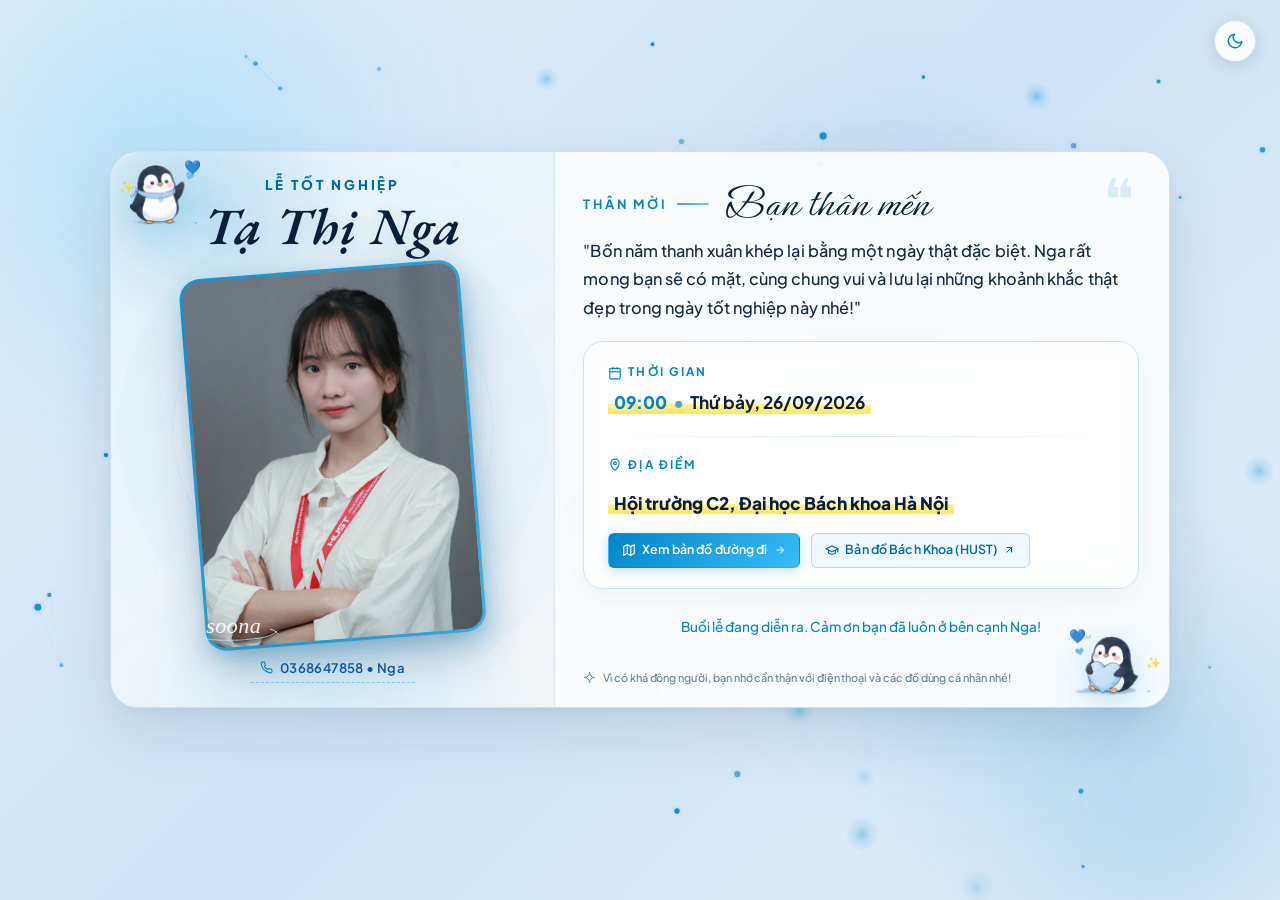
==== commit 5c9bf5fe: "content: cap nhat cau tu thiep moi va thiet lap chup anh HD sieu net" ====
--- a/index.html
+++ b/index.html
@@ -6,9 +6,8 @@
   <meta name="viewport" content="width=device-width, initial-scale=1.0">
   <title>Thiệp mời tham dự Lễ tốt nghiệp</title>
 
-  <meta name="description"
-    content="Trân trọng kính mời bạn đến chung vui trong ngày Lễ Tốt Nghiệp của Tạ Thị Nga. Bốn năm thanh xuân khép lại bằng một ngày thật đặc biệt, Nga rất mong bạn sẽ có mặt!">
-  <meta property="og:title" content="Thiệp mời tham dự Lễ tốt nghiệp • Tạ Thị Nga">
+  <meta name="description" content="Trân trọng mời anh/bạn/em đến tham dự Lễ tốt nghiệp của em/mình/chị.">
+  <meta property="og:title" content="Thiệp mời tham dự Lễ tốt nghiệp">
   <meta property="og:description"
     content="Bốn năm thanh xuân khép lại bằng một ngày thật đặc biệt. Nga rất mong bạn sẽ có mặt, cùng chung vui và lưu lại những khoảnh khắc thật đẹp trong ngày tốt nghiệp này nhé!">
   <meta property="og:image" content="assets/images/TTN_vuong.JPG">
@@ -86,7 +85,7 @@
 
       <!-- 2. KHUNG ẢNH CHÂN DUNG LỚN DYNAMIC -->
       <div class="khung-chua-anh">
-        <img src="assets/images/TTN_vuong.JPG" alt="Tạ Thị Nga - Lễ Tốt Nghiệp" class="anh-tot-nghiep" loading="eager">
+        <img src="assets/images/TTN_vuong.JPG" alt="Tạ Thị Nga" class="anh-tot-nghiep" loading="eager">
 
         <!-- Chữ ký soona ở góc dưới bên trái ảnh -->
         <div class="logo-thuong-hieu" aria-label="Chữ ký soona">
@@ -158,30 +157,37 @@
             </svg>
             ĐỊA ĐIỂM
           </span>
-          <div class="dia-diem-chinh"><span class="cum-dia-diem-highlight" id="hien-thi-dia-diem">Hội trường C2, Đại học Bách khoa Hà&nbsp;Nội</span></div>
+          <div class="dia-diem-chinh"><span class="cum-dia-diem-highlight" id="hien-thi-dia-diem">Hội trường C2, Đại học
+              Bách khoa Hà&nbsp;Nội</span></div>
 
           <!-- Nhóm 2 nút xem bản đồ: Chỉ đường Google Maps & Bản đồ Bách Khoa (HUST Map) -->
           <div class="nhom-nut-ban-do">
-            <a href="#" id="link-xem-ban-do" class="nut-ban-do nut-ban-do--google" target="_blank" rel="noopener noreferrer" title="Chỉ đường qua Google Maps">
-              <svg class="icon-map" aria-hidden="true" viewBox="0 0 24 24" fill="none" stroke="currentColor" stroke-width="2">
+            <a href="#" id="link-xem-ban-do" class="nut-ban-do nut-ban-do--google" target="_blank"
+              rel="noopener noreferrer" title="Chỉ đường qua Google Maps">
+              <svg class="icon-map" aria-hidden="true" viewBox="0 0 24 24" fill="none" stroke="currentColor"
+                stroke-width="2">
                 <polygon points="3 6 9 3 15 6 21 3 21 18 15 21 9 18 3 21"></polygon>
                 <line x1="9" y1="3" x2="9" y2="18"></line>
                 <line x1="15" y1="6" x2="15" y2="21"></line>
               </svg>
               <span>Xem bản đồ đường đi</span>
-              <svg class="icon-arrow" aria-hidden="true" viewBox="0 0 24 24" fill="none" stroke="currentColor" stroke-width="2">
+              <svg class="icon-arrow" aria-hidden="true" viewBox="0 0 24 24" fill="none" stroke="currentColor"
+                stroke-width="2">
                 <line x1="5" y1="12" x2="19" y2="12"></line>
                 <polyline points="12 5 19 12 12 19"></polyline>
               </svg>
             </a>
 
-            <a href="https://hustmap.com/" id="link-hust-map" class="nut-ban-do nut-ban-do--hust" target="_blank" rel="noopener noreferrer" title="Xem bản đồ khuôn viên Đại học Bách khoa Hà Nội (HUST Map)">
-              <svg class="icon-map" aria-hidden="true" viewBox="0 0 24 24" fill="none" stroke="currentColor" stroke-width="2">
+            <a href="https://hustmap.com/" id="link-hust-map" class="nut-ban-do nut-ban-do--hust" target="_blank"
+              rel="noopener noreferrer" title="Xem bản đồ khuôn viên Đại học Bách khoa Hà Nội (HUST Map)">
+              <svg class="icon-map" aria-hidden="true" viewBox="0 0 24 24" fill="none" stroke="currentColor"
+                stroke-width="2">
                 <path d="M22 10v6M2 10l10-5 10 5-10 5z"></path>
                 <path d="M6 12v5c3 3 9 3 12 0v-5"></path>
               </svg>
               <span>Bản đồ Bách Khoa (HUST)</span>
-              <svg class="icon-arrow" aria-hidden="true" viewBox="0 0 24 24" fill="none" stroke="currentColor" stroke-width="2">
+              <svg class="icon-arrow" aria-hidden="true" viewBox="0 0 24 24" fill="none" stroke="currentColor"
+                stroke-width="2">
                 <line x1="7" y1="17" x2="17" y2="7"></line>
                 <polyline points="7 7 17 7 17 17"></polyline>
               </svg>
@@ -220,17 +226,21 @@
       <!-- 3. LƯU Ý NHỎ SÁT LỀ DƯỚI CÙNG (1 DÒNG CHUẨN ĐỒNG BỘ FONT) -->
       <footer class="khoi-luu-y-nho" aria-label="Lưu ý đồ dùng cá nhân">
         <span class="icon-luu-y-sao" aria-hidden="true">
-          <svg viewBox="0 0 24 24" fill="none" stroke="currentColor" stroke-width="1.8" stroke-linecap="round" stroke-linejoin="round">
-            <path d="M12 2.5C12 7.8 7.8 12 2.5 12C7.8 12 12 16.2 12 21.5C12 16.2 16.2 12 21.5 12C16.2 12 12 7.8 12 2.5Z" />
+          <svg viewBox="0 0 24 24" fill="none" stroke="currentColor" stroke-width="1.8" stroke-linecap="round"
+            stroke-linejoin="round">
+            <path
+              d="M12 2.5C12 7.8 7.8 12 2.5 12C7.8 12 12 16.2 12 21.5C12 16.2 16.2 12 21.5 12C16.2 12 12 7.8 12 2.5Z" />
           </svg>
         </span>
-        <span class="chu-luu-y-nho" id="chu-nhac-nho-noi-dung">Vì có khá đông người, bạn nhớ cẩn thận với điện thoại và các đồ dùng cá nhân nhé!</span>
+        <span class="chu-luu-y-nho" id="chu-nhac-nho-noi-dung">Hôm đó có khá đông người, bạn nhớ để ý điện thoại và đồ
+          dùng cá nhân nhé!</span>
       </footer>
 
     </article>
 
     <!-- MASCOT CHIM CÁNH CỤT CUTE DYNAMIC: GÓC TRÊN BÊN TRÁI -->
-    <div class="mascot-canh-cut mascot-canh-cut--trai" id="mascot-trai" role="button" tabindex="0" title="Bấm vào chú chim cánh cụt vẫy chào bạn nha!">
+    <div class="mascot-canh-cut mascot-canh-cut--trai" id="mascot-trai" role="button" tabindex="0"
+      title="Bấm vào chú chim cánh cụt vẫy chào bạn nha!">
       <div class="than-canh-cut">
         <img src="assets/images/penguin_waving.png" alt="Chú chim cánh cụt vẫy chào" class="anh-canh-cut">
         <span class="tim-bay-nho tim-1">💙</span>
@@ -239,7 +249,8 @@
     </div>
 
     <!-- MASCOT CHIM CÁNH CỤT CUTE DYNAMIC: GÓC DƯỚI BÊN PHẢI -->
-    <div class="mascot-canh-cut mascot-canh-cut--phai" id="mascot-phai" role="button" tabindex="0" title="Bấm vào chú chim cánh cụt để nhận ngàn trái tim yêu thương!">
+    <div class="mascot-canh-cut mascot-canh-cut--phai" id="mascot-phai" role="button" tabindex="0"
+      title="Bấm vào chú chim cánh cụt để nhận ngàn trái tim yêu thương!">
       <div class="bong-bong-thoai bong-bong-thoai--phai" id="thoai-canh-cut-phai">
         Nga cảm ơn bạn nhiều lắm! Thả ngàn tim nè! 💙🐧
       </div>
--- a/css/style.css
+++ b/css/style.css
@@ -796,6 +796,32 @@
   border: none !important;
   box-shadow: none !important;
   flex-shrink: 0;
+}
+
+/* Chế độ chụp ảnh thiệp: Tối ưu khung hình vừa vặn 100% không gian, loại bỏ nút thừa */
+body.che-do-chup-anh {
+  padding: 24px 28px !important;
+  height: auto !important;
+  min-height: unset !important;
+  overflow: hidden !important;
+  display: flex !important;
+  align-items: center !important;
+  justify-content: center !important;
+}
+
+body.che-do-chup-anh .thanh-dieu-khien-tren {
+  display: none !important;
+}
+
+body.che-do-chup-anh .khung-thiep-moi {
+  width: 1040px !important;
+  max-width: 1040px !important;
+  margin: 0 auto !important;
+}
+
+body.che-do-chup-anh .khoi-dem-nguoc-duoi,
+.che-do-chup-anh .khoi-dem-nguoc-duoi {
+  display: none !important;
 }
 
 .khoi-dem-nguoc-duoi .bo-so-editorial {
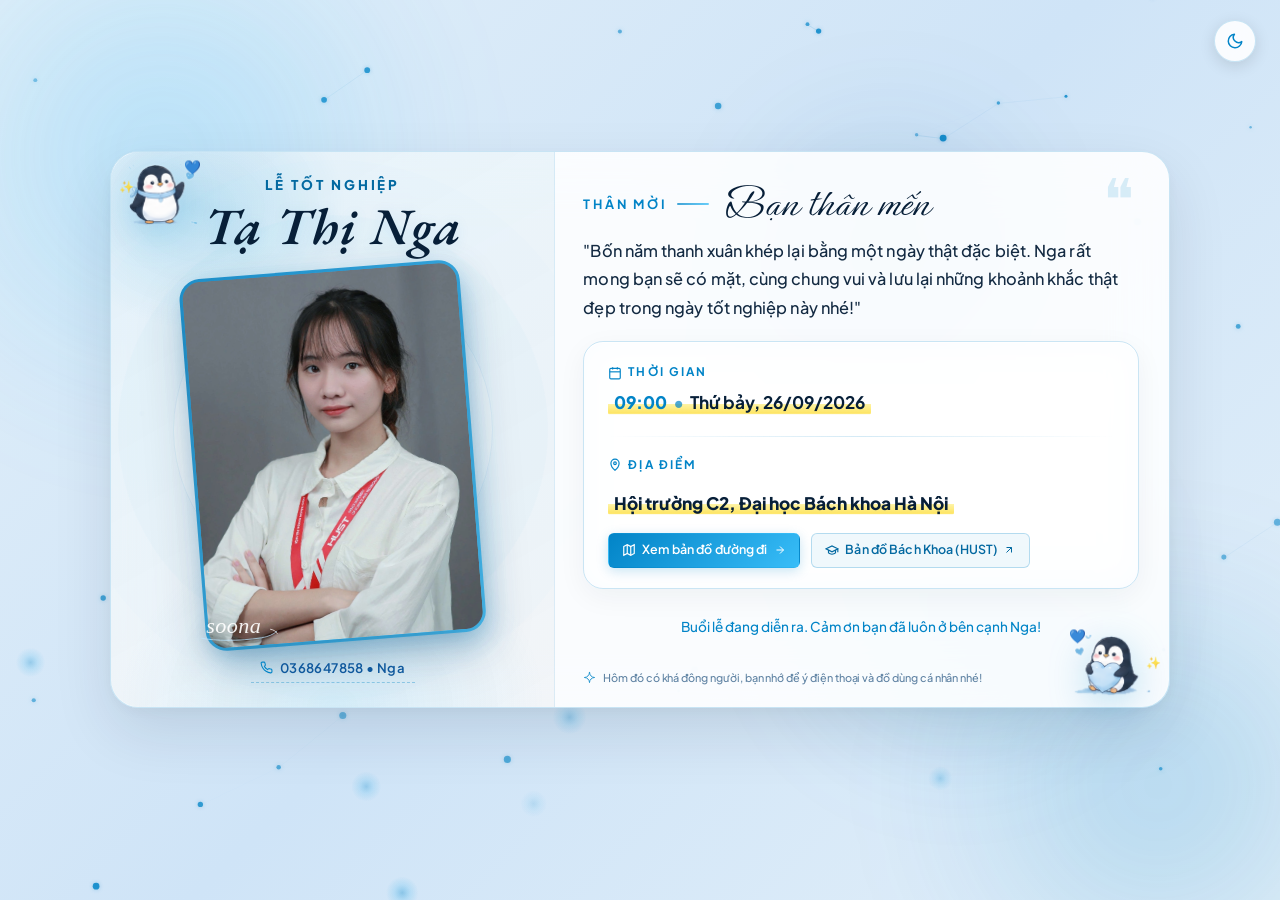
==== commit 08bdc190: "fix: them guests-data fallback, bo sung .nojekyll va chong cache cho link thiep" ====
--- a/index.html
+++ b/index.html
@@ -278,8 +278,9 @@
   </aside>
 
   <!-- Script Cấu Hình & Logic -->
-  <script src="js/config.js"></script>
-  <script src="js/app.js"></script>
+  <script src="js/config.js?v=20260925"></script>
+  <script src="js/guests-data.js?v=20260925"></script>
+  <script src="js/app.js?v=20260925"></script>
 </body>
 
 </html>
